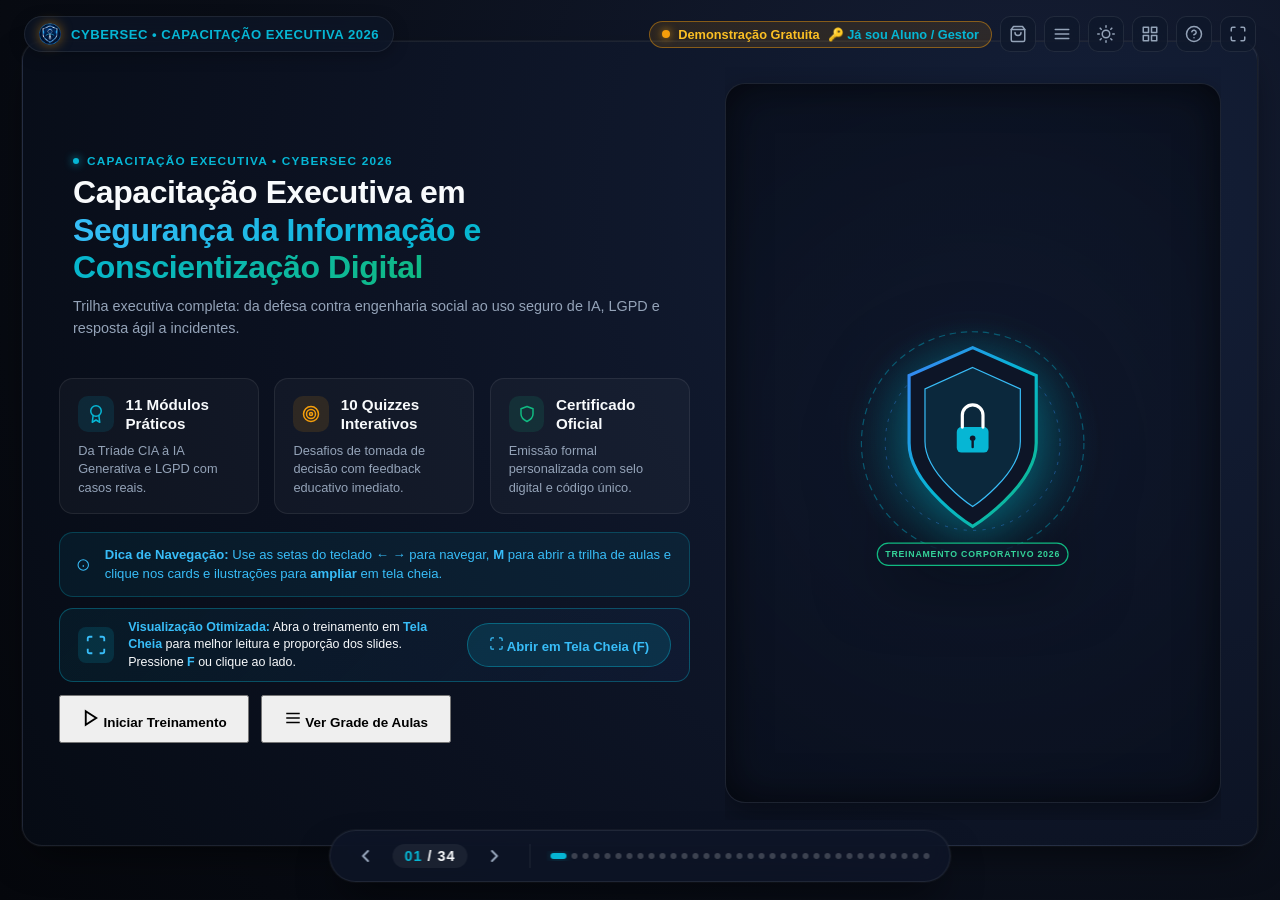
==== index.html @ 5b45d8e7 "feat(brand): padroniza logo, brasao e favicons com novo emblema Cyber Executive" ====
<!DOCTYPE html>
<html lang="pt-BR">
<head>
  <meta charset="UTF-8">
  <meta name="viewport" content="width=device-width, initial-scale=1.0, maximum-scale=1.0, user-scalable=no">
  <title>Capacitação Executiva em Segurança da Informação e Conscientização Digital | CyberSec Pro 2026</title>
  <meta name="description" content="Capacitação Executiva em Segurança da Informação e Conscientização Digital. Treinamento corporativo 100% interativo com 11 módulos práticos, 10 simulações de casos reais e certificação oficial.">
  <meta name="keywords" content="segurança da informação, conscientização digital, treinamento cibersegurança, engenharia social, phishing, lgpd">
  <meta name="author" content="Claudinei Gonçalves de Lima | Cyber Executive">
  <meta name="robots" content="index, follow">
  <meta name="theme-color" content="#0d1527">

  <!-- Favicon e Ícones Oficiais -->
  <link rel="icon" type="image/svg+xml" href="imagens/logo-cyber-executive.svg?v=4.7">
  <link rel="icon" type="image/png" sizes="32x32" href="imagens/favicon-32x32.png?v=4.7">
  <link rel="icon" type="image/png" sizes="16x16" href="imagens/favicon-16x16.png?v=4.7">
  <link rel="shortcut icon" href="favicon.ico?v=4.7">
  <link rel="apple-touch-icon" sizes="180x180" href="imagens/apple-touch-icon.png?v=4.7">

  <!-- Canonical URL -->
  <link rel="canonical" href="https://cyberexecutive.github.io/cyber/">

  <!-- Open Graph -->
  <meta property="og:site_name" content="CyberSec Pro 2026">
  <meta property="og:type" content="website">
  <meta property="og:url" content="https://cyberexecutive.github.io/cyber/">
  <meta property="og:title" content="Capacitação Executiva em Segurança da Informação e Conscientização Digital">
  <meta property="og:description" content="Treinamento corporativo 100% interativo: 11 módulos, 10 casos reais com tomada de decisão e Certificado Oficial com validação criptográfica.">
  <meta property="og:image" content="https://cyberexecutive.github.io/cyber/imagens/anuncio-hotmart-1x1.jpg">
  <meta property="og:image:alt" content="CyberSec Pro 2026 - Capacitação Executiva">
  <meta property="og:locale" content="pt_BR">

  <!-- Twitter Card -->
  <meta name="twitter:card" content="summary_large_image">
  <meta name="twitter:title" content="Capacitação Executiva em Segurança da Informação | CyberSec Pro 2026">
  <meta name="twitter:description" content="Treinamento corporativo 100% interativo com certificação executiva formal.">
  <meta name="twitter:image" content="https://cyberexecutive.github.io/cyber/imagens/anuncio-hotmart-1x1.jpg">

  <link rel="stylesheet" href="css/styles.css?v=3.2">
  
</head>
<body>

  <!-- Barra de Progresso Linear Superior -->
  <div id="top-progress-bar"></div>

  <!-- Cabeçalho Fixo Superior -->
  <header class="top-header">
    <div class="brand-badge">
      <img src="imagens/logo-cyber-executive.png" alt="Cyber Executive Logo" class="brand-badge-logo" />
      <span>CYBERSEC • CAPACITAÇÃO EXECUTIVA 2026</span>
    </div>

    <div class="header-actions">
      <!-- Badge de Acesso / Botão de Desbloqueio do Aluno -->
      <div id="access-status-container">
        <button class="header-pill-badge" id="btn-header-unlock" title="Status de Acesso do Treinamento">
          <span class="badge-dot" id="access-badge-dot"></span>
          <span id="access-badge-text">⚡ Demonstração Gratuita</span>
          <span class="badge-action" id="badge-action-label">• 🔑 Já sou Aluno</span>
        </button>
      </div>

      <!-- Botão Página de Vendas (Landing Page) -->
      <a href="landing.html" class="header-btn" title="Página de Apresentação e Vendas (Landing Page)" style="text-decoration: none;">
        <svg viewBox="0 0 24 24" fill="none" stroke="currentColor" stroke-width="2" stroke-linecap="round" stroke-linejoin="round">
          <path d="M6 2L3 6v14a2 2 0 0 0 2 2h14a2 2 0 0 0 2-2V6l-3-4z"/>
          <line x1="3" y1="6" x2="21" y2="6"/>
          <path d="M16 10a4 4 0 0 1-8 0"/>
        </svg>
      </a>

      <!-- Botão Trilha de Módulos (Menu Lateral) -->
      <button class="header-btn" id="btn-modules" title="Trilha de Módulos (M)">
        <svg viewBox="0 0 24 24" fill="none" stroke="currentColor" stroke-width="2" stroke-linecap="round" stroke-linejoin="round">
          <line x1="3" y1="12" x2="21" y2="12"></line>
          <line x1="3" y1="6" x2="21" y2="6"></line>
          <line x1="3" y1="18" x2="21" y2="18"></line>
        </svg>
      </button>

      <!-- Botão Modo Claro/Escuro -->
      <button class="header-btn" id="btn-theme" title="Alternar Modo Escuro / Claro (T)">
        <svg viewBox="0 0 24 24" fill="none" stroke="currentColor" stroke-width="2" stroke-linecap="round" stroke-linejoin="round">
          <circle cx="12" cy="12" r="5"/>
          <line x1="12" y1="1" x2="12" y2="3"/>
          <line x1="12" y1="21" x2="12" y2="23"/>
          <line x1="4.22" y1="4.22" x2="5.64" y2="5.64"/>
          <line x1="18.36" y1="18.36" x2="19.78" y2="19.78"/>
          <line x1="1" y1="12" x2="3" y2="12"/>
          <line x1="21" y1="12" x2="23" y2="12"/>
          <line x1="4.22" y1="19.78" x2="5.64" y2="18.36"/>
          <line x1="18.36" y1="5.64" x2="19.78" y2="4.22"/>
        </svg>
      </button>

      <!-- Botão Visão Geral de Todos os Slides -->
      <button class="header-btn" id="btn-overview" title="Grade de Slides (G)">
        <svg viewBox="0 0 24 24" fill="none" stroke="currentColor" stroke-width="2" stroke-linecap="round" stroke-linejoin="round">
          <rect x="3" y="3" width="7" height="7"/>
          <rect x="14" y="3" width="7" height="7"/>
          <rect x="14" y="14" width="7" height="7"/>
          <rect x="3" y="14" width="7" height="7"/>
        </svg>
      </button>

      <!-- Botão Ajuda e Atalhos -->
      <button class="header-btn" id="btn-help" title="Atalhos e Dicas (?)">
        <svg viewBox="0 0 24 24" fill="none" stroke="currentColor" stroke-width="2" stroke-linecap="round" stroke-linejoin="round">
          <circle cx="12" cy="12" r="10"/>
          <path d="M9.09 9a3 3 0 0 1 5.83 1c0 2-3 3-3 3"/>
          <line x1="12" y1="17" x2="12.01" y2="17"/>
        </svg>
      </button>

      <!-- Botão Tela Cheia -->
      <button class="header-btn" id="btn-fullscreen" title="Tela Cheia (F)">
        <svg viewBox="0 0 24 24" fill="none" stroke="currentColor" stroke-width="2" stroke-linecap="round" stroke-linejoin="round">
          <path d="M8 3H5a2 2 0 0 0-2 2v3m18 0V5a2 2 0 0 0-2-2h-3m0 18h3a2 2 0 0 0 2-2v-3M3 16v3a2 2 0 0 0 2 2h3"/>
        </svg>
      </button>
    </div>
  </header>

  <!-- Drawer Lateral Retrátil de Módulos & Aulas -->
  <aside id="modules-drawer">
    <div class="drawer-backdrop" id="drawer-backdrop"></div>
    <div class="drawer-panel">
      <div class="drawer-header">
        <div class="drawer-title-group">
          <h3>
            <svg width="20" height="20" viewBox="0 0 24 24" fill="none" stroke="#06b6d4" stroke-width="2.5"><path d="M4 19.5A2.5 2.5 0 0 1 6.5 17H20"/><path d="M6.5 2H20v20H6.5A2.5 2.5 0 0 1 4 19.5v-15A2.5 2.5 0 0 1 6.5 2z"/></svg>
            Trilha do Curso
          </h3>
          <p>11 Módulos • 10 Desafios • Certificado</p>
        </div>
        <button class="drawer-close-btn" id="close-drawer-btn" title="Fechar Menu (Esc)">✕</button>
      </div>

      <div class="drawer-progress-box">
        <div class="drawer-progress-labels">
          <span>Progresso do Aluno</span>
          <span id="drawer-progress-percent">0%</span>
        </div>
        <div class="drawer-progress-track">
          <div class="drawer-progress-bar" id="drawer-progress-bar"></div>
        </div>
      </div>

      <div class="drawer-modules-list" id="drawer-modules-container">
        <!-- Preenchido dinamicamente pelo JS com status de conclusão e notas -->
      </div>
    </div>
  </aside>

  <!-- Viewport Principal de Apresentação dos Slides -->
  <main id="presentation-viewport">

    <!-- ==========================================
         SLIDE 01: CAPA GERAL DO CURSO
         ========================================== -->
    <section class="slide active" id="slide-1" data-index="1">
      <div class="slide-body">
        <div class="content-col">
          <div class="slide-header-block">
            <div class="slide-category">
              <span></span> CAPACITAÇÃO EXECUTIVA • CYBERSEC 2026
            </div>
            <h1 class="slide-title">
              Capacitação Executiva em <br><span class="gradient-text">Segurança da Informação e Conscientização Digital</span>
            </h1>
            <p class="slide-subtitle">
              Trilha executiva completa: da defesa contra engenharia social ao uso seguro de IA, LGPD e resposta ágil a incidentes.
            </p>
          </div>

          <div class="cards-grid-3">
            <div class="info-card">
              <div class="card-header-line">
                <div class="card-icon cyan"><svg viewBox="0 0 24 24" fill="none" stroke="currentColor" stroke-width="2" stroke-linecap="round" stroke-linejoin="round"><circle cx="12" cy="8" r="7"/><polyline points="8.21 13.89 7 23 12 20 17 23 15.79 13.88"/></svg></div>
                <div class="card-title">11 Módulos Práticos</div>
              </div>
              <p class="card-desc">Da Tríade CIA à IA Generativa e LGPD com casos reais.</p>
            </div>

            <div class="info-card">
              <div class="card-header-line">
                <div class="card-icon amber"><svg viewBox="0 0 24 24" fill="none" stroke="currentColor" stroke-width="2" stroke-linecap="round" stroke-linejoin="round"><circle cx="12" cy="12" r="10"/><circle cx="12" cy="12" r="6"/><circle cx="12" cy="12" r="2"/></svg></div>
                <div class="card-title">10 Quizzes Interativos</div>
              </div>
              <p class="card-desc">Desafios de tomada de decisão com feedback educativo imediato.</p>
            </div>

            <div class="info-card">
              <div class="card-header-line">
                <div class="card-icon emerald"><svg viewBox="0 0 24 24" fill="none" stroke="currentColor" stroke-width="2" stroke-linecap="round" stroke-linejoin="round"><path d="M12 22s8-4 8-10V5l-8-3-8 3v7c0 6 8 10 8 10z"/></svg></div>
                <div class="card-title">Certificado Oficial</div>
              </div>
              <p class="card-desc">Emissão formal personalizada com selo digital e código único.</p>
            </div>
          </div>

          <div class="alert-callout tip">
            <svg width="20" height="20" viewBox="0 0 24 24" fill="none" stroke="currentColor" stroke-width="2"><circle cx="12" cy="12" r="10"/><path d="M12 16v-4"/><path d="M12 8h.01"/></svg>
            <span><strong>Dica de Navegação:</strong> Use as setas do teclado <strong>← →</strong> para navegar, <strong>M</strong> para abrir a trilha de aulas e clique nos cards e ilustrações para <strong>ampliar</strong> em tela cheia.</span>
          </div>

          <!-- Observação de Tela Cheia para Melhor Visualização -->
          <div class="fullscreen-notice-banner">
            <div class="fs-banner-icon">
              <svg width="22" height="22" viewBox="0 0 24 24" fill="none" stroke="currentColor" stroke-width="2"><path d="M8 3H5a2 2 0 0 0-2 2v3m18 0V5a2 2 0 0 0-2-2h-3m0 18h3a2 2 0 0 0 2-2v-3M3 16v3a2 2 0 0 0 2 2h3"/></svg>
            </div>
            <div class="fs-banner-text">
              <strong>Visualização Otimizada:</strong> Abra o treinamento em <strong>Tela Cheia</strong> para melhor leitura e proporção dos slides. Pressione <strong>F</strong> ou clique ao lado.
            </div>
            <button class="action-pill fs-action-btn" id="btn-fs-prompt" onclick="window.PresentationApp.toggleFullscreen()">
              <svg width="15" height="15" viewBox="0 0 24 24" fill="none" stroke="currentColor" stroke-width="2"><path d="M8 3H5a2 2 0 0 0-2 2v3m18 0V5a2 2 0 0 0-2-2h-3m0 18h3a2 2 0 0 0 2-2v-3M3 16v3a2 2 0 0 0 2 2h3"/></svg>
              <span id="btn-fs-prompt-text">Abrir em Tela Cheia (F)</span>
            </button>
          </div>

          <div style="margin-top: clamp(8px, 1.4vh, 16px); display: flex; gap: 12px; align-items: center;">
            <button class="action-pill primary" id="btn-start-course" onclick="window.PresentationApp.startCourse()">
              <svg width="18" height="18" viewBox="0 0 24 24" fill="none" stroke="currentColor" stroke-width="2.5"><polygon points="5 3 19 12 5 21 5 3"/></svg>
              Iniciar Treinamento
            </button>
            <button class="action-pill" onclick="window.PresentationApp.toggleModulesDrawer()">
              <svg width="18" height="18" viewBox="0 0 24 24" fill="none" stroke="currentColor" stroke-width="2"><line x1="3" y1="12" x2="21" y2="12"/><line x1="3" y1="6" x2="21" y2="6"/><line x1="3" y1="18" x2="21" y2="18"/></svg>
              Ver Grade de Aulas
            </button>
          </div>
        </div>

        <div class="visual-col">
          <div class="visual-container">
            <div class="svg-illustration">
              
    <svg viewBox="0 0 500 400" xmlns="http://www.w3.org/2000/svg">
      <defs>
        <radialGradient id="cov-glow" cx="50%" cy="50%" r="50%">
          <stop offset="0%" stop-color="#06b6d4" stop-opacity="0.3" />
          <stop offset="100%" stop-color="#06b6d4" stop-opacity="0" />
        </radialGradient>
        <linearGradient id="cov-shield" x1="0%" y1="0%" x2="100%" y2="100%">
          <stop offset="0%" stop-color="#3b82f6" />
          <stop offset="50%" stop-color="#06b6d4" />
          <stop offset="100%" stop-color="#10b981" />
        </linearGradient>
      </defs>
      <circle cx="250" cy="200" r="160" fill="url(#cov-glow)" />
      <circle cx="250" cy="200" r="140" fill="none" stroke="#06b6d4" stroke-width="1.5" stroke-dasharray="8 6" opacity="0.4" class="anim-rotate" />
      <circle cx="250" cy="200" r="110" fill="none" stroke="#3b82f6" stroke-width="1" stroke-dasharray="4 8" opacity="0.5" />
      <!-- Escudo Principal -->
      <path d="M250 80 L330 115 V200 C330 255 250 305 250 305 C250 305 170 255 170 200 V115 Z" fill="#0d1527" stroke="url(#cov-shield)" stroke-width="4" filter="drop-shadow(0 15px 30px rgba(6,182,212,0.4))" />
      <!-- Núcleo do Escudo -->
      <path d="M250 105 L310 132 V198 C310 240 250 280 250 280 C250 280 190 240 190 198 V132 Z" fill="rgba(6,182,212,0.12)" stroke="#38bdf8" stroke-width="1.5" />
      <!-- Cadeado Central -->
      <rect x="230" y="180" width="40" height="32" rx="6" fill="#06b6d4" />
      <path d="M237 180 V165 C237 157.8 242.8 152 250 152 C257.2 152 263 157.8 263 165 V180" fill="none" stroke="#ffffff" stroke-width="4" stroke-linecap="round" />
      <circle cx="250" cy="194" r="3.5" fill="#0f172a" />
      <path d="M250 198 V205" stroke="#0f172a" stroke-width="3" stroke-linecap="round" />
      <!-- Faixa de Conscientização -->
      <g transform="translate(250, 340)">
        <rect x="-120" y="-14" width="240" height="28" rx="14" fill="rgba(15,23,42,0.8)" stroke="#10b981" stroke-width="1.5" />
        <text x="0" y="4" fill="#34d399" font-size="11" font-weight="700" text-anchor="middle" letter-spacing="1">TREINAMENTO CORPORATIVO 2026</text>
      </g>
    </svg>
  
            </div>
          </div>
        </div>
      </div>
    </section>

    <!-- ==========================================
         SLIDE 02: A TRÍADE CIA E OS PILARES FUNDAMENTAIS
         ========================================== -->
    <section class="slide" id="slide-2" data-index="2">
      <div class="slide-body">
        <div class="content-col">
          <div class="slide-header-block">
            <div class="slide-category">
              <span></span> MÓDULO 01 • FUNDAMENTOS & PRINCÍPIOS
            </div>
            <h2 class="slide-title">
              A Tríade CIA e os Pilares Fundamentais
            </h2>
            <p class="slide-subtitle">
              Os três pilares indispensáveis que sustentam qualquer política e operação de segurança no mundo.
            </p>
          </div>
          <div class="cards-grid-3">
            <div class="info-card">
              <div class="card-header-line">
                <div class="card-icon cyan"><svg viewBox="0 0 24 24" fill="none" stroke="currentColor" stroke-width="2" stroke-linecap="round" stroke-linejoin="round"><path d="M12 22s8-4 8-10V5l-8-3-8 3v7c0 6 8 10 8 10z"/></svg></div>
                <div class="card-title">Confidencialidade</div>
              </div>
              <p class="card-desc">Apenas pessoas expressamente autorizadas têm acesso à informação sensível.</p>
            </div>
            <div class="info-card">
              <div class="card-header-line">
                <div class="card-icon blue"><svg viewBox="0 0 24 24" fill="none" stroke="currentColor" stroke-width="2" stroke-linecap="round" stroke-linejoin="round"><path d="M20 6L9 17l-5-5"/></svg></div>
                <div class="card-title">Integridade</div>
              </div>
              <p class="card-desc">A informação permanece exata, completa e protegida contra alterações não autorizadas.</p>
            </div>
            <div class="info-card">
              <div class="card-header-line">
                <div class="card-icon emerald"><svg viewBox="0 0 24 24" fill="none" stroke="currentColor" stroke-width="2" stroke-linecap="round" stroke-linejoin="round"><rect x="2" y="2" width="20" height="8" rx="2" ry="2"/><rect x="2" y="14" width="20" height="8" rx="2" ry="2"/><line x1="6" y1="6" x2="6.01" y2="6"/><line x1="6" y1="18" x2="6.01" y2="18"/></svg></div>
                <div class="card-title">Disponibilidade</div>
              </div>
              <p class="card-desc">Sistemas e dados essenciais estão acessíveis e funcionais quando necessários.</p>
            </div>
          </div>
          <div class="alert-callout tip">
            <svg width="20" height="20" viewBox="0 0 24 24" fill="none" stroke="currentColor" stroke-width="2"><circle cx="12" cy="12" r="10"/><path d="M12 16v-4"/><path d="M12 8h.01"/></svg>
            <span><strong>Pilares Adicionais:</strong> Autenticidade (certeza de quem enviou) e Não-Repúdio (impossibilidade de negar a autoria de uma ação).</span>
          </div>
        </div>

        <div class="visual-col">
          <div class="visual-container">
            <div class="svg-illustration">
              
    <svg viewBox="0 0 500 400" xmlns="http://www.w3.org/2000/svg">
      <defs>
        <radialGradient id="tri-glow" cx="50%" cy="50%" r="50%">
          <stop offset="0%" stop-color="#3b82f6" stop-opacity="0.25" />
          <stop offset="100%" stop-color="#3b82f6" stop-opacity="0" />
        </radialGradient>
      </defs>
      <circle cx="250" cy="200" r="160" fill="url(#tri-glow)" />
      <!-- Triângulo de Ligação -->
      <polygon points="250,90 380,290 120,290" fill="rgba(15,23,42,0.5)" stroke="#38bdf8" stroke-width="2.5" stroke-dasharray="6 6" />
      <!-- Vértice Topo: Confidencialidade -->
      <g transform="translate(250, 90)">
        <circle cx="0" cy="0" r="36" fill="#0f172a" stroke="#06b6d4" stroke-width="3" />
        <path d="M-10 6 H10 V-4 C10 -9.5 5.5 -14 0 -14 C-5.5 -14 -10 -9.5 -10 -4 Z" fill="none" stroke="#38bdf8" stroke-width="2" />
        <rect x="-12" y="2" width="24" height="18" rx="4" fill="#06b6d4" />
        <text x="0" y="-45" fill="#38bdf8" font-size="12" font-weight="700" text-anchor="middle">CONFIDENCIALIDADE</text>
      </g>
      <!-- Vértice Direito: Integridade -->
      <g transform="translate(380, 290)">
        <circle cx="0" cy="0" r="36" fill="#0f172a" stroke="#3b82f6" stroke-width="3" />
        <path d="M-12 0 L-4 8 L12 -8" fill="none" stroke="#60a5fa" stroke-width="3" stroke-linecap="round" stroke-linejoin="round" />
        <text x="0" y="52" fill="#60a5fa" font-size="12" font-weight="700" text-anchor="middle">INTEGRIDADE</text>
      </g>
      <!-- Vértice Esquerdo: Disponibilidade -->
      <g transform="translate(120, 290)">
        <circle cx="0" cy="0" r="36" fill="#0f172a" stroke="#10b981" stroke-width="3" />
        <rect x="-12" y="-10" width="24" height="20" rx="3" fill="none" stroke="#34d399" stroke-width="2" />
        <line x1="-6" y1="-3" x2="6" y2="-3" stroke="#34d399" stroke-width="2" />
        <line x1="-6" y1="3" x2="6" y2="3" stroke="#34d399" stroke-width="2" />
        <text x="0" y="52" fill="#34d399" font-size="12" font-weight="700" text-anchor="middle">DISPONIBILIDADE</text>
      </g>
      <!-- Centro: Dados Protegidos -->
      <circle cx="250" cy="220" r="28" fill="#1e293b" stroke="#f59e0b" stroke-width="2" />
      <text x="250" y="225" fill="#fbbf24" font-size="11" font-weight="800" text-anchor="middle">DADOS</text>
    </svg>
  
            </div>
          </div>
        </div>
      </div>
    </section>

    <!-- ==========================================
         SLIDE 03: CLASSIFICAÇÃO DA INFORMAÇÃO & CICLO DE VIDA
         ========================================== -->
    <section class="slide" id="slide-3" data-index="3">
      <div class="slide-body">
        <div class="content-col">
          <div class="slide-header-block">
            <div class="slide-category">
              <span></span> MÓDULO 01 • FUNDAMENTOS & PRINCÍPIOS
            </div>
            <h2 class="slide-title">
              Classificação da Informação & Ciclo de Vida
            </h2>
            <p class="slide-subtitle">
              Nem todo dado tem o mesmo valor ou risco: conhecer a classificação orienta o tratamento correto.
            </p>
          </div>
          <div class="cards-grid-2">
            <div class="info-card">
              <div class="card-header-line">
                <div class="card-icon blue"><svg viewBox="0 0 24 24" fill="none" stroke="currentColor" stroke-width="2" stroke-linecap="round" stroke-linejoin="round"><circle cx="12" cy="12" r="10"/><line x1="2" y1="12" x2="22" y2="12"/><path d="M12 2a15.3 15.3 0 0 1 4 10 15.3 15.3 0 0 1-4 10 15.3 15.3 0 0 1-4-10 15.3 15.3 0 0 1 4-10z"/></svg></div>
                <div class="card-title">1. Pública</div>
              </div>
              <p class="card-desc">Divulgada abertamente no site ou comunicados de imprensa sem risco ao negócio.</p>
            </div>
            <div class="info-card">
              <div class="card-header-line">
                <div class="card-icon cyan"><svg viewBox="0 0 24 24" fill="none" stroke="currentColor" stroke-width="2" stroke-linecap="round" stroke-linejoin="round"><rect x="2" y="7" width="20" height="14" rx="2" ry="2"/><path d="M16 21V5a2 2 0 0 0-2-2h-4a2 2 0 0 0-2 2v16"/></svg></div>
                <div class="card-title">2. Interna</div>
              </div>
              <p class="card-desc">Uso rotineiro entre colaboradores. Não deve ser vazada para fora da organização.</p>
            </div>
            <div class="info-card">
              <div class="card-header-line">
                <div class="card-icon amber"><svg viewBox="0 0 24 24" fill="none" stroke="currentColor" stroke-width="2" stroke-linecap="round" stroke-linejoin="round"><rect x="3" y="11" width="18" height="11" rx="2" ry="2"/><path d="M7 11V7a5 5 0 0 1 10 0v4"/></svg></div>
                <div class="card-title">3. Confidencial</div>
              </div>
              <p class="card-desc">Estratégica: contratos, balanços, folhas de pagamento e código-fonte restrito.</p>
            </div>
            <div class="info-card">
              <div class="card-header-line">
                <div class="card-icon rose"><svg viewBox="0 0 24 24" fill="none" stroke="currentColor" stroke-width="2" stroke-linecap="round" stroke-linejoin="round"><path d="M10.29 3.86L1.82 18a2 2 0 0 0 1.71 3h16.94a2 2 0 0 0 1.71-3L13.71 3.86a2 2 0 0 0-3.42 0z"/><line x1="12" y1="9" x2="12" y2="13"/><line x1="12" y1="17" x2="12.01" y2="17"/></svg></div>
                <div class="card-title">4. Restrita</div>
              </div>
              <p class="card-desc">Segredos industriais e dados sensíveis de alta criticidade sob sigilo absoluto.</p>
            </div>
          </div>
          <div class="alert-callout tip">
            <svg width="20" height="20" viewBox="0 0 24 24" fill="none" stroke="currentColor" stroke-width="2"><circle cx="12" cy="12" r="10"/><path d="M12 16v-4"/><path d="M12 8h.01"/></svg>
            <span><strong>Ciclo de Vida do Dado:</strong> Coleta & Criação → Armazenamento Cifrado → Uso Autorizado → Compartilhamento Seguro → Descarte e Expurgo.</span>
          </div>
        </div>

        <div class="visual-col">
          <div class="visual-container">
            <div class="svg-illustration">
              
    <svg viewBox="0 0 500 400" xmlns="http://www.w3.org/2000/svg">
      <defs>
        <radialGradient id="dl-glow" cx="50%" cy="50%" r="50%">
          <stop offset="0%" stop-color="#06b6d4" stop-opacity="0.25" />
          <stop offset="100%" stop-color="#06b6d4" stop-opacity="0" />
        </radialGradient>
      </defs>
      <circle cx="250" cy="200" r="160" fill="url(#dl-glow)" />
      <!-- Anel Orbital -->
      <ellipse cx="250" cy="200" rx="150" ry="110" fill="none" stroke="#38bdf8" stroke-width="2" stroke-dasharray="8 6" opacity="0.6" class="anim-rotate" />
      <!-- Etapas ao redor da órbita -->
      <g transform="translate(250, 90)">
        <rect x="-55" y="-16" width="110" height="32" rx="16" fill="#0f172a" stroke="#38bdf8" stroke-width="2" />
        <text x="0" y="5" fill="#38bdf8" font-size="11" font-weight="700" text-anchor="middle">1. Coleta / Criação</text>
      </g>
      <g transform="translate(390, 160)">
        <rect x="-55" y="-16" width="110" height="32" rx="16" fill="#0f172a" stroke="#60a5fa" stroke-width="2" />
        <text x="0" y="5" fill="#60a5fa" font-size="11" font-weight="700" text-anchor="middle">2. Armazenamento</text>
      </g>
      <g transform="translate(360, 275)">
        <rect x="-50" y="-16" width="100" height="32" rx="16" fill="#0f172a" stroke="#a78bfa" stroke-width="2" />
        <text x="0" y="5" fill="#a78bfa" font-size="11" font-weight="700" text-anchor="middle">3. Processamento</text>
      </g>
      <g transform="translate(140, 275)">
        <rect x="-55" y="-16" width="110" height="32" rx="16" fill="#0f172a" stroke="#34d399" stroke-width="2" />
        <text x="0" y="5" fill="#34d399" font-size="11" font-weight="700" text-anchor="middle">4. Compartilhar</text>
      </g>
      <g transform="translate(110, 160)">
        <rect x="-50" y="-16" width="100" height="32" rx="16" fill="#0f172a" stroke="#f87171" stroke-width="2" />
        <text x="0" y="5" fill="#f87171" font-size="11" font-weight="700" text-anchor="middle">5. Descarte</text>
      </g>
      <!-- Centro: Classificação -->
      <circle cx="250" cy="200" r="42" fill="#1e293b" stroke="#f59e0b" stroke-width="2.5" />
      <text x="250" y="196" fill="#fbbf24" font-size="11" font-weight="800" text-anchor="middle">CLASSIFICAÇÃO</text>
      <text x="250" y="212" fill="#94a3b8" font-size="9" text-anchor="middle">DE DADOS</text>
    </svg>
  
            </div>
          </div>
        </div>
      </div>
    </section>

    <!-- ==========================================
         SLIDE 04: QUIZ 1
         ========================================== -->
    <section class="slide" id="slide-4" data-index="4" data-quiz-slide="1">
      <div class="slide-body">
        <div class="content-col">
          <div class="slide-header-block">
            <div class="slide-category">
              <span></span> MÓDULO 01 • FUNDAMENTOS & PRINCÍPIOS • QUIZ INTERATIVO
            </div>
            <h2 class="slide-title">
              Desafio Prático: O Vazamento da Planilha
            </h2>
            <p class="slide-subtitle">
              Analise o incidente corporativo e identifique qual pilar fundamental foi comprometido.
            </p>
          </div>

          <div class="quiz-container" data-quiz-id="1">
            <div class="quiz-scenario-box">
              <div class="quiz-badge-tag">
                <svg width="14" height="14" viewBox="0 0 24 24" fill="none" stroke="currentColor" stroke-width="2.5"><path d="M10.29 3.86L1.82 18a2 2 0 0 0 1.71 3h16.94a2 2 0 0 0 1.71-3L13.71 3.86a2 2 0 0 0-3.42 0z"/><line x1="12" y1="9" x2="12" y2="13"/><line x1="12" y1="17" x2="12.01" y2="17"/></svg>
                Cenário Prático do Cotidiano
              </div>
              <p class="quiz-scenario-text">
                "Uma funcionária enviou acidentalmente uma planilha não criptografada contendo salários e dados bancários de todos os diretores para o e-mail de um fornecedor de limpeza externa."
              </p>
            </div>

            <div class="quiz-options-list">
              <button class="quiz-opt-btn" data-opt-idx="0" data-correct="false">
                <div class="quiz-opt-letter">A</div>
                <div class="quiz-opt-desc">Apenas o pilar da Disponibilidade, pois o fornecedor não deveria ter o arquivo disponível em sua caixa de entrada.</div>
                <div class="quiz-opt-zoom-btn" role="button" tabindex="0" title="Ampliar esta alternativa (sem escolher)" aria-label="Ampliar alternativa">
                  <svg viewBox="0 0 24 24" fill="none" stroke="currentColor" stroke-width="2.5"><path d="M15 3h6v6M9 21H3v-6M21 3l-7 7M3 21l7-7"/></svg>
                </div>
              </button>
              <button class="quiz-opt-btn" data-opt-idx="1" data-correct="true">
                <div class="quiz-opt-letter">B</div>
                <div class="quiz-opt-desc">O pilar da Confidencialidade, pois pessoas não autorizadas tiveram acesso indevido a dados sigilosos e estratégicos.</div>
                <div class="quiz-opt-zoom-btn" role="button" tabindex="0" title="Ampliar esta alternativa (sem escolher)" aria-label="Ampliar alternativa">
                  <svg viewBox="0 0 24 24" fill="none" stroke="currentColor" stroke-width="2.5"><path d="M15 3h6v6M9 21H3v-6M21 3l-7 7M3 21l7-7"/></svg>
                </div>
              </button>
              <button class="quiz-opt-btn" data-opt-idx="2" data-correct="false">
                <div class="quiz-opt-letter">C</div>
                <div class="quiz-opt-desc">Nenhum pilar foi violado, visto que os dados salariais eram verdadeiros e a integridade da planilha permaneceu inalterada.</div>
                <div class="quiz-opt-zoom-btn" role="button" tabindex="0" title="Ampliar esta alternativa (sem escolher)" aria-label="Ampliar alternativa">
                  <svg viewBox="0 0 24 24" fill="none" stroke="currentColor" stroke-width="2.5"><path d="M15 3h6v6M9 21H3v-6M21 3l-7 7M3 21l7-7"/></svg>
                </div>
              </button>
            </div>

                        <!-- Barra de Confirmação e Cancelamento -->
            <div class="quiz-confirm-bar">
              <button class="action-pill primary btn-confirm-quiz" title="Confirmar sua resposta escolhida">
                <svg width="16" height="16" viewBox="0 0 24 24" fill="none" stroke="currentColor" stroke-width="2.5"><polyline points="20 6 9 17 4 12"/></svg>
                Confirmar Resposta
              </button>
              <button class="action-pill btn-cancel-quiz" title="Cancelar escolha">
                <svg width="16" height="16" viewBox="0 0 24 24" fill="none" stroke="currentColor" stroke-width="2.5"><line x1="18" y1="6" x2="6" y2="18"/><line x1="6" y1="6" x2="18" y2="18"/></svg>
                Cancelar
              </button>
            </div>

            <div class="quiz-feedback-box" id="quiz-feedback-1">
              <div class="quiz-feedback-header">
                <span class="quiz-feedback-title"></span>
                <span class="quiz-score-badge">+10 Pontos</span>
              </div>
              <div class="quiz-feedback-text">
                <strong>Resposta Correta (B):</strong> A Confidencialidade garante que informações sigilosas só sejam acessadas por quem tem autorização legítima. Mesmo que a planilha não tenha sido modificada (integridade), o vazamento para terceiros quebra o sigilo corporativo.
              </div>
              <div class="quiz-feedback-actions">
                <button class="action-pill primary" onclick="window.PresentationApp.nextSlide()">
                  Próxima Aula →
                </button>
                <button class="action-pill" onclick="window.PresentationApp.retryQuiz(1)">
                  Refazer Questão
                </button>
              </div>
            </div>
          </div>
        </div>

        <div class="visual-col">
          <div class="visual-container">
            <div class="svg-illustration">
              
    <svg viewBox="0 0 500 400" xmlns="http://www.w3.org/2000/svg">
      <circle cx="250" cy="200" r="150" fill="rgba(6,182,212,0.15)" />
      <path d="M250 100 L320 135 V210 C320 260 250 300 250 300 C250 300 180 260 180 210 V135 Z" fill="#0f172a" stroke="#06b6d4" stroke-width="3" />
      <text x="250" y="195" fill="#fbbf24" font-size="38" font-weight="800" text-anchor="middle">?</text>
      <text x="250" y="240" fill="#38bdf8" font-size="11" font-weight="700" text-anchor="middle">DESAFIO 01</text>
    </svg>
  
            </div>
          </div>
        </div>
      </div>
    </section>

    <!-- ==========================================
         SLIDE 05: OS 6 GATILHOS MENTAIS DOS CRIMINOSOS
         ========================================== -->
    <section class="slide" id="slide-5" data-index="5">
      <div class="slide-body">
        <div class="content-col">
          <div class="slide-header-block">
            <div class="slide-category">
              <span></span> MÓDULO 02 • ENGENHARIA SOCIAL & MANIPULAÇÃO PSICOLÓGICA
            </div>
            <h2 class="slide-title">
              Os 6 Gatilhos Mentais dos Criminosos
            </h2>
            <p class="slide-subtitle">
              Criminosos exploram emoções e reações automáticas para desligar o raciocínio crítico da vítima.
            </p>
          </div>
          <div class="cards-grid-3">
            <div class="info-card">
              <div class="card-header-line">
                <div class="card-icon rose"><svg viewBox="0 0 24 24" fill="none" stroke="currentColor" stroke-width="2" stroke-linecap="round" stroke-linejoin="round"><circle cx="12" cy="12" r="10"/><polyline points="12 6 12 12 16 14"/></svg></div>
                <div class="card-title">1. Falsa Urgência</div>
              </div>
              <p class="card-desc">Prazos irreais ('Faça em 15 min ou sua conta será cancelada') para induzir ao erro imediato.</p>
            </div>
            <div class="info-card">
              <div class="card-header-line">
                <div class="card-icon amber"><svg viewBox="0 0 24 24" fill="none" stroke="currentColor" stroke-width="2" stroke-linecap="round" stroke-linejoin="round"><circle cx="12" cy="8" r="7"/><polyline points="8.21 13.89 7 23 12 20 17 23 15.79 13.88"/></svg></div>
                <div class="card-title">2. Princípio de Autoridade</div>
              </div>
              <p class="card-desc">Fingem ser o CEO, auditor fiscal ou diretor para gerar obediência automática.</p>
            </div>
            <div class="info-card">
              <div class="card-header-line">
                <div class="card-icon rose"><svg viewBox="0 0 24 24" fill="none" stroke="currentColor" stroke-width="2" stroke-linecap="round" stroke-linejoin="round"><path d="M10.29 3.86L1.82 18a2 2 0 0 0 1.71 3h16.94a2 2 0 0 0 1.71-3L13.71 3.86a2 2 0 0 0-3.42 0z"/><line x1="12" y1="9" x2="12" y2="13"/><line x1="12" y1="17" x2="12.01" y2="17"/></svg></div>
                <div class="card-title">3. Medo e Intimidação</div>
              </div>
              <p class="card-desc">Ameaçam processos jurídicos, demissão sumária ou suspensão de pagamentos.</p>
            </div>
            <div class="info-card">
              <div class="card-header-line">
                <div class="card-icon cyan"><svg viewBox="0 0 24 24" fill="none" stroke="currentColor" stroke-width="2" stroke-linecap="round" stroke-linejoin="round"><path d="M20.84 4.61a5.5 5.5 0 0 0-7.78 0L12 5.67l-1.06-1.06a5.5 5.5 0 0 0-7.78 7.78l1.06 1.06L12 21.23l7.78-7.78 1.06-1.06a5.5 5.5 0 0 0 0-7.78z"/></svg></div>
                <div class="card-title">4. Falsa Prestatividade</div>
              </div>
              <p class="card-desc">Dizem ser do suporte que 'detectou um vírus' e quer ajudar a consertar o problema.</p>
            </div>
            <div class="info-card">
              <div class="card-header-line">
                <div class="card-icon violet"><svg viewBox="0 0 24 24" fill="none" stroke="currentColor" stroke-width="2" stroke-linecap="round" stroke-linejoin="round"><path d="M12 2v4m0 12v4M4.93 4.93l2.83 2.83m8.48 8.48l2.83 2.83M2 12h4m12 0h4M4.93 19.07l2.83-2.83m8.48-8.48l2.83-2.83"/></svg></div>
                <div class="card-title">5. Curiosidade e Ganância</div>
              </div>
              <p class="card-desc">Iscas tentadoras: 'Lista_Salarios_2026.xlsx' ou promessas de bônus extraordinários.</p>
            </div>
            <div class="info-card">
              <div class="card-header-line">
                <div class="card-icon blue"><svg viewBox="0 0 24 24" fill="none" stroke="currentColor" stroke-width="2" stroke-linecap="round" stroke-linejoin="round"><path d="M17 21v-2a4 4 0 0 0-4-4H5a4 4 0 0 0-4 4v2"/><circle cx="9" cy="7" r="4"/><path d="M23 21v-2a4 4 0 0 0-3-3.87"/><path d="M16 3.13a4 4 0 0 1 0 7.75"/></svg></div>
                <div class="card-title">6. Prova Social / Manada</div>
              </div>
              <p class="card-desc">'Todos os seus colegas já atualizaram os dados cadastrais, só falta você'.</p>
            </div>
          </div>
          <div class="alert-callout danger">
            <svg width="20" height="20" viewBox="0 0 24 24" fill="none" stroke="currentColor" stroke-width="2"><circle cx="12" cy="12" r="10"/><path d="M12 16v-4"/><path d="M12 8h.01"/></svg>
            <span><strong>Aviso:</strong> A mente humana sob pressão busca alívio rápido. Quando sentir urgência extrema, pare, respire e desconfie.</span>
          </div>
        </div>

        <div class="visual-col">
          <div class="visual-container">
            <div class="svg-illustration">
              
    <svg viewBox="0 0 500 400" xmlns="http://www.w3.org/2000/svg">
      <defs>
        <radialGradient id="psy-glow" cx="50%" cy="50%" r="50%">
          <stop offset="0%" stop-color="#ef4444" stop-opacity="0.25" />
          <stop offset="100%" stop-color="#ef4444" stop-opacity="0" />
        </radialGradient>
      </defs>
      <circle cx="250" cy="200" r="160" fill="url(#psy-glow)" />
      <!-- Mira Reticular Psicológica -->
      <circle cx="250" cy="200" r="130" fill="none" stroke="#ef4444" stroke-width="1.5" stroke-dasharray="6 6" opacity="0.5" />
      <line x1="250" y1="50" x2="250" y2="350" stroke="#ef4444" stroke-width="1" stroke-dasharray="4 4" opacity="0.4" />
      <line x1="100" y1="200" x2="400" y2="200" stroke="#ef4444" stroke-width="1" stroke-dasharray="4 4" opacity="0.4" />
      <!-- Cérebro Holográfico no Centro -->
      <g transform="translate(250, 195)">
        <path d="M-40 -10 C-55 -30 -30 -60 0 -50 C30 -60 55 -30 40 -10 C55 10 35 45 0 45 C-35 45 -55 10 -40 -10 Z" fill="#1e1b4b" stroke="#818cf8" stroke-width="2.5" />
        <path d="M-20 -25 C-10 -40 10 -40 20 -25 C30 -10 25 10 15 25" fill="none" stroke="#c084fc" stroke-width="2" />
        <path d="M-15 25 C-25 10 -30 -10 -20 -25" fill="none" stroke="#c084fc" stroke-width="2" />
        <circle cx="0" cy="0" r="12" fill="#ef4444" opacity="0.8" class="anim-pulse" />
      </g>
      <!-- Badges de Gatilhos Orbitais -->
      <g transform="translate(130, 110)">
        <rect x="-45" y="-14" width="90" height="28" rx="6" fill="#0f172a" stroke="#f87171" stroke-width="1.5" />
        <text x="0" y="4" fill="#f87171" font-size="10" font-weight="700" text-anchor="middle">URGÊNCIA</text>
      </g>
      <g transform="translate(370, 110)">
        <rect x="-50" y="-14" width="100" height="28" rx="6" fill="#0f172a" stroke="#fbbf24" stroke-width="1.5" />
        <text x="0" y="4" fill="#fbbf24" font-size="10" font-weight="700" text-anchor="middle">AUTORIDADE</text>
      </g>
      <g transform="translate(385, 220)">
        <rect x="-40" y="-14" width="80" height="28" rx="6" fill="#0f172a" stroke="#f87171" stroke-width="1.5" />
        <text x="0" y="4" fill="#f87171" font-size="10" font-weight="700" text-anchor="middle">MEDO</text>
      </g>
      <g transform="translate(350, 310)">
        <rect x="-55" y="-14" width="110" height="28" rx="6" fill="#0f172a" stroke="#38bdf8" stroke-width="1.5" />
        <text x="0" y="4" fill="#38bdf8" font-size="10" font-weight="700" text-anchor="middle">GENTILEZA</text>
      </g>
      <g transform="translate(150, 310)">
        <rect x="-55" y="-14" width="110" height="28" rx="6" fill="#0f172a" stroke="#c084fc" stroke-width="1.5" />
        <text x="0" y="4" fill="#c084fc" font-size="10" font-weight="700" text-anchor="middle">CURIOSIDADE</text>
      </g>
      <g transform="translate(115, 210)">
        <rect x="-45" y="-14" width="90" height="28" rx="6" fill="#0f172a" stroke="#60a5fa" stroke-width="1.5" />
        <text x="0" y="4" fill="#60a5fa" font-size="10" font-weight="700" text-anchor="middle">MANADA</text>
      </g>
    </svg>
  
            </div>
          </div>
        </div>
      </div>
    </section>

    <!-- ==========================================
         SLIDE 06: GOLPES E TRUQUES REAIS DO DIA A DIA
         ========================================== -->
    <section class="slide" id="slide-6" data-index="6">
      <div class="slide-body">
        <div class="content-col">
          <div class="slide-header-block">
            <div class="slide-category">
              <span></span> MÓDULO 02 • ENGENHARIA SOCIAL & MANIPULAÇÃO PSICOLÓGICA
            </div>
            <h2 class="slide-title">
              Golpes e Truques Reais do Dia a Dia
            </h2>
            <p class="slide-subtitle">
              Conheça os métodos práticos com os quais invasores contornam catracas, e-mails e telefonemas.
            </p>
          </div>
          <div class="cards-grid-3">
            <div class="info-card">
              <div class="card-header-line">
                <div class="card-icon rose"><svg viewBox="0 0 24 24" fill="none" stroke="currentColor" stroke-width="2" stroke-linecap="round" stroke-linejoin="round"><circle cx="12" cy="12" r="10"/><path d="M8 10h.01M16 10h.01M9 16c1.5 1 4.5 1 6 0"/></svg></div>
                <div class="card-title">Pretexting (Pretexto)</div>
              </div>
              <p class="card-desc">Criação de uma história convincente estudando o organograma e fornecedores da empresa.</p>
            </div>
            <div class="info-card">
              <div class="card-header-line">
                <div class="card-icon amber"><svg viewBox="0 0 24 24" fill="none" stroke="currentColor" stroke-width="2" stroke-linecap="round" stroke-linejoin="round"><polyline points="20 12 20 22 4 22 4 12"/><rect x="2" y="7" width="20" height="5"/><line x1="12" y1="22" x2="12" y2="7"/><path d="M12 7H7.5a2.5 2.5 0 0 1 0-5C11 2 12 7 12 7z"/><path d="M12 7h4.5a2.5 2.5 0 0 0 0-5C13 2 12 7 12 7z"/></svg></div>
                <div class="card-title">Baiting (A Isca)</div>
              </div>
              <p class="card-desc">Pen drives deixados na recepção ou brindes suspeitos para induzir o colaborador a conectar.</p>
            </div>
            <div class="info-card">
              <div class="card-header-line">
                <div class="card-icon cyan"><svg viewBox="0 0 24 24" fill="none" stroke="currentColor" stroke-width="2" stroke-linecap="round" stroke-linejoin="round"><path d="M22 16.92v3a2 2 0 0 1-2.18 2 19.79 19.79 0 0 1-8.63-3.07 19.5 19.5 0 0 1-6-6 19.79 19.79 0 0 1-3.07-8.67A2 2 0 0 1 4.11 2h3a2 2 0 0 1 2 1.72 12.84 12.84 0 0 0 .7 2.81 2 2 0 0 1-.45 2.11L8.09 9.91a16 16 0 0 0 6 6l1.27-1.27a2 2 0 0 1 2.11-.45 12.84 12.84 0 0 0 2.81.7A2 2 0 0 1 22 16.92z"/></svg></div>
                <div class="card-title">Quid Pro Quo (Troca)</div>
              </div>
              <p class="card-desc">Ligação oferecendo 'suporte técnico' em troca de acesso remoto via AnyDesk ou senhas.</p>
            </div>
            <div class="info-card">
              <div class="card-header-line">
                <div class="card-icon blue"><svg viewBox="0 0 24 24" fill="none" stroke="currentColor" stroke-width="2" stroke-linecap="round" stroke-linejoin="round"><path d="M3 21h18M6 21V3h12v18M14 12v.01"/></svg></div>
                <div class="card-title">Tailgating (Carona)</div>
              </div>
              <p class="card-desc">Entrar atrás de você na porta restrita segurando caixas e pedindo para 'segurar a porta'.</p>
            </div>
            <div class="info-card">
              <div class="card-header-line">
                <div class="card-icon violet"><svg viewBox="0 0 24 24" fill="none" stroke="currentColor" stroke-width="2" stroke-linecap="round" stroke-linejoin="round"><path d="M1 12s4-8 11-8 11 8 11 8-4 8-11 8-11-8-11-8z"/><circle cx="12" cy="12" r="3"/></svg></div>
                <div class="card-title">Shoulder Surfing</div>
              </div>
              <p class="card-desc">Espiar senhas e relatórios na tela em cafeterias, saguões de aeroportos ou elevadores.</p>
            </div>
            <div class="info-card">
              <div class="card-header-line">
                <div class="card-icon rose"><svg viewBox="0 0 24 24" fill="none" stroke="currentColor" stroke-width="2" stroke-linecap="round" stroke-linejoin="round"><path d="M12 1a3 3 0 0 0-3 3v8a3 3 0 0 0 6 0V4a3 3 0 0 0-3-3z"/><path d="M19 10v2a7 7 0 0 1-14 0v-2M12 19v4M8 23h8"/></svg></div>
                <div class="card-title">Deepfake de Voz (Vishing)</div>
              </div>
              <p class="card-desc">Áudios gerados por IA com a voz idêntica do diretor ordenando transferências ou acessos.</p>
            </div>
          </div>
          <div class="alert-callout tip">
            <svg width="20" height="20" viewBox="0 0 24 24" fill="none" stroke="currentColor" stroke-width="2"><circle cx="12" cy="12" r="10"/><path d="M12 16v-4"/><path d="M12 8h.01"/></svg>
            <span><strong>Fato:</strong> Mais de 85% dos ataques com sucesso começam por manipulação humana, não por falhas de software.</span>
          </div>
        </div>

        <div class="visual-col">
          <div class="visual-container">
            <div class="svg-illustration">
              
    <svg viewBox="0 0 500 400" xmlns="http://www.w3.org/2000/svg">
      <defs>
        <radialGradient id="soc-glow" cx="50%" cy="50%" r="50%">
          <stop offset="0%" stop-color="#f59e0b" stop-opacity="0.25" />
          <stop offset="100%" stop-color="#f59e0b" stop-opacity="0" />
        </radialGradient>
      </defs>
      <circle cx="250" cy="200" r="160" fill="url(#soc-glow)" />
      <!-- Escudo Central Inspecionando Vetores -->
      <path d="M250 110 L310 135 V200 C310 245 250 280 250 280 C250 280 190 245 190 200 V135 Z" fill="#0f172a" stroke="#f59e0b" stroke-width="3" />
      <circle cx="250" cy="180" r="22" fill="rgba(245,158,11,0.15)" stroke="#fbbf24" stroke-width="2" />
      <path d="M242 180 L248 186 L258 174" fill="none" stroke="#fbbf24" stroke-width="2.5" stroke-linecap="round" stroke-linejoin="round" />
      <text x="250" y="225" fill="#fef3c7" font-size="10" font-weight="700" text-anchor="middle">DEFESA ATIVA</text>
      <!-- Satélites de Golpes ao Redor -->
      <g transform="translate(130, 110)">
        <circle cx="0" cy="0" r="26" fill="#1e293b" stroke="#38bdf8" stroke-width="2" />
        <path d="M-8 -6 H8 V6 H-8 Z" fill="none" stroke="#38bdf8" stroke-width="1.5" />
        <text x="0" y="38" fill="#94a3b8" font-size="10" font-weight="600" text-anchor="middle">Pretexting</text>
      </g>
      <g transform="translate(370, 110)">
        <circle cx="0" cy="0" r="26" fill="#1e293b" stroke="#ef4444" stroke-width="2" />
        <path d="M-8 -4 L0 -12 L8 -4 V8 H-8 Z" fill="none" stroke="#ef4444" stroke-width="1.5" />
        <text x="0" y="38" fill="#94a3b8" font-size="10" font-weight="600" text-anchor="middle">Tailgating</text>
      </g>
      <g transform="translate(380, 260)">
        <circle cx="0" cy="0" r="26" fill="#1e293b" stroke="#a855f7" stroke-width="2" />
        <path d="M-6 8 C-10 0 10 0 6 8" fill="none" stroke="#a855f7" stroke-width="1.5" />
        <text x="0" y="38" fill="#94a3b8" font-size="10" font-weight="600" text-anchor="middle">Deepfake Voz</text>
      </g>
      <g transform="translate(120, 260)">
        <circle cx="0" cy="0" r="26" fill="#1e293b" stroke="#f59e0b" stroke-width="2" />
        <rect x="-8" y="-6" width="16" height="12" rx="2" fill="none" stroke="#f59e0b" stroke-width="1.5" />
        <text x="0" y="38" fill="#94a3b8" font-size="10" font-weight="600" text-anchor="middle">Baiting (USB)</text>
      </g>
    </svg>
  
            </div>
          </div>
        </div>
      </div>
    </section>

    <!-- ==========================================
         SLIDE 07: A MURALHA HUMANA: REGRA DO SEGUNDO CANAL
         ========================================== -->
    <section class="slide" id="slide-7" data-index="7">
      <div class="slide-body">
        <div class="content-col">
          <div class="slide-header-block">
            <div class="slide-category">
              <span></span> MÓDULO 02 • ENGENHARIA SOCIAL & MANIPULAÇÃO PSICOLÓGICA
            </div>
            <h2 class="slide-title">
              A Muralha Humana: Regra do Segundo Canal
            </h2>
            <p class="slide-subtitle">
              Como desarmar a pressão psicológica com elegância e profissionalismo irretocáveis.
            </p>
          </div>
          <div class="checklist-group">
            <div class="check-item">
              <div class="check-badge"><svg viewBox="0 0 24 24" fill="none" stroke="currentColor" stroke-width="2" stroke-linecap="round" stroke-linejoin="round"><path d="M20 6L9 17l-5-5"/></svg></div>
              <div>
                <strong>Desacelere o Atendimento</strong>
                <p>Criminosos precisam de rapidez. Dizer 'Vou checar o procedimento e te retorno em 5 minutos' quebra o golpe.</p>
              </div>
            </div>
            <div class="check-item">
              <div class="check-badge"><svg viewBox="0 0 24 24" fill="none" stroke="currentColor" stroke-width="2" stroke-linecap="round" stroke-linejoin="round"><path d="M20 6L9 17l-5-5"/></svg></div>
              <div>
                <strong>A Regra de Ouro do Segundo Canal</strong>
                <p>Se recebeu a ordem urgente por WhatsApp ou e-mail, ligue no ramal oficial cadastrado da pessoa para confirmar.</p>
              </div>
            </div>
            <div class="check-item">
              <div class="check-badge"><svg viewBox="0 0 24 24" fill="none" stroke="currentColor" stroke-width="2" stroke-linecap="round" stroke-linejoin="round"><path d="M20 6L9 17l-5-5"/></svg></div>
              <div>
                <strong>Permissão para Desconfiar</strong>
                <p>A diretoria apoia 100% que você confirme solicitações atípicas. Desconfiar não é falta de educação.</p>
              </div>
            </div>
            <div class="check-item">
              <div class="check-badge"><svg viewBox="0 0 24 24" fill="none" stroke="currentColor" stroke-width="2" stroke-linecap="round" stroke-linejoin="round"><path d="M20 6L9 17l-5-5"/></svg></div>
              <div>
                <strong>TI Nunca Pede Sua Senha</strong>
                <p>Nenhum técnico, suporte ou gestor legítimo solicita sua senha pessoal por mensagem ou telefone.</p>
              </div>
            </div>
          </div>
          <div class="alert-callout success">
            <svg width="20" height="20" viewBox="0 0 24 24" fill="none" stroke="currentColor" stroke-width="2"><circle cx="12" cy="12" r="10"/><path d="M12 16v-4"/><path d="M12 8h.01"/></svg>
            <span><strong>Cultura de Segurança:</strong> Na dúvida entre ser rápido ou ser seguro, opte SEMPRE pela segurança da empresa.</span>
          </div>
        </div>

        <div class="visual-col">
          <div class="visual-container">
            <div class="svg-illustration">
              
    <svg viewBox="0 0 500 400" xmlns="http://www.w3.org/2000/svg">
      <defs>
        <radialGradient id="dc-glow" cx="50%" cy="50%" r="50%">
          <stop offset="0%" stop-color="#10b981" stop-opacity="0.25" />
          <stop offset="100%" stop-color="#10b981" stop-opacity="0" />
        </radialGradient>
      </defs>
      <circle cx="250" cy="200" r="160" fill="url(#dc-glow)" />
      <!-- Canal 1: Suspeito (E-mail / WhatsApp) -->
      <g transform="translate(130, 150)">
        <rect x="-55" y="-35" width="110" height="70" rx="10" fill="#0f172a" stroke="#f87171" stroke-width="2" />
        <text x="0" y="-12" fill="#f87171" font-size="10" font-weight="700" text-anchor="middle">CANAL 1: MENSAGEM</text>
        <text x="0" y="6" fill="#fca5a5" font-size="9" text-anchor="middle">'Faça o PIX agora!'</text>
        <circle cx="0" cy="22" r="6" fill="#ef4444" />
      </g>
      <!-- Canal 2: Oficial (Ramal / Presencial) -->
      <g transform="translate(370, 150)">
        <rect x="-55" y="-35" width="110" height="70" rx="10" fill="#0f172a" stroke="#34d399" stroke-width="2" />
        <text x="0" y="-12" fill="#34d399" font-size="10" font-weight="700" text-anchor="middle">CANAL 2: RAMAL OFICIAL</text>
        <text x="0" y="6" fill="#a7f3d0" font-size="9" text-anchor="middle">Validação Direta</text>
        <circle cx="0" cy="22" r="6" fill="#10b981" />
      </g>
      <!-- Setas em Direção ao Colaborador -->
      <path d="M190 150 L250 240 L310 150" fill="none" stroke="#38bdf8" stroke-width="2.5" stroke-dasharray="6 4" />
      <!-- Centro: O Colaborador / Decisão -->
      <g transform="translate(250, 260)">
        <circle cx="0" cy="0" r="38" fill="#1e293b" stroke="#10b981" stroke-width="3" />
        <path d="M-12 0 L-4 8 L14 -10" fill="none" stroke="#34d399" stroke-width="3" stroke-linecap="round" stroke-linejoin="round" />
        <text x="0" y="52" fill="#34d399" font-size="11" font-weight="800" text-anchor="middle">GOLPE BLOQUEADO</text>
      </g>
    </svg>
  
            </div>
          </div>
        </div>
      </div>
    </section>

    <!-- ==========================================
         SLIDE 08: QUIZ 2
         ========================================== -->
    <section class="slide" id="slide-8" data-index="8" data-quiz-slide="2">
      <div class="slide-body">
        <div class="content-col">
          <div class="slide-header-block">
            <div class="slide-category">
              <span></span> MÓDULO 02 • ENGENHARIA SOCIAL & MANIPULAÇÃO PSICOLÓGICA • QUIZ INTERATIVO
            </div>
            <h2 class="slide-title">
              Desafio de Engenharia Social: A Ordem Urgente
            </h2>
            <p class="slide-subtitle">
              Tome a decisão correta diante de uma tentativa de pressão e autoridade.
            </p>
          </div>

          <div class="quiz-container" data-quiz-id="2">
            <div class="quiz-scenario-box">
              <div class="quiz-badge-tag">
                <svg width="14" height="14" viewBox="0 0 24 24" fill="none" stroke="currentColor" stroke-width="2.5"><path d="M10.29 3.86L1.82 18a2 2 0 0 0 1.71 3h16.94a2 2 0 0 0 1.71-3L13.71 3.86a2 2 0 0 0-3.42 0z"/><line x1="12" y1="9" x2="12" y2="13"/><line x1="12" y1="17" x2="12.01" y2="17"/></svg>
                Cenário Prático do Cotidiano
              </div>
              <p class="quiz-scenario-text">
                "Às 17h50 de sexta-feira, você recebe uma mensagem no WhatsApp com a foto e um áudio com a voz idêntica à do Diretor Geral dizendo: 'Estou fechando um contrato sigiloso e o sistema travou. Transfira R$ 42.000 via PIX para esta chave provisória nos próximos 10 minutos. É urgente, não comente com ninguém!'"
              </p>
            </div>

            <div class="quiz-options-list">
              <button class="quiz-opt-btn" data-opt-idx="0" data-correct="false">
                <div class="quiz-opt-letter">A</div>
                <div class="quiz-opt-desc">Fazer a transferência imediatamente para não prejudicar o contrato da diretoria, pois a voz do áudio é idêntica à do diretor.</div>
                <div class="quiz-opt-zoom-btn" role="button" tabindex="0" title="Ampliar esta alternativa (sem escolher)" aria-label="Ampliar alternativa">
                  <svg viewBox="0 0 24 24" fill="none" stroke="currentColor" stroke-width="2.5"><path d="M15 3h6v6M9 21H3v-6M21 3l-7 7M3 21l7-7"/></svg>
                </div>
              </button>
              <button class="quiz-opt-btn" data-opt-idx="1" data-correct="true">
                <div class="quiz-opt-letter">B</div>
                <div class="quiz-opt-desc">Não realizar a transferência, interromper a urgência e validar a solicitação pelo ramal corporativo oficial ou com o gestor direto.</div>
                <div class="quiz-opt-zoom-btn" role="button" tabindex="0" title="Ampliar esta alternativa (sem escolher)" aria-label="Ampliar alternativa">
                  <svg viewBox="0 0 24 24" fill="none" stroke="currentColor" stroke-width="2.5"><path d="M15 3h6v6M9 21H3v-6M21 3l-7 7M3 21l7-7"/></svg>
                </div>
              </button>
              <button class="quiz-opt-btn" data-opt-idx="2" data-correct="false">
                <div class="quiz-opt-letter">C</div>
                <div class="quiz-opt-desc">Transferir apenas metade do valor como garantia e aguardar a segunda-feira para confirmar o restante.</div>
                <div class="quiz-opt-zoom-btn" role="button" tabindex="0" title="Ampliar esta alternativa (sem escolher)" aria-label="Ampliar alternativa">
                  <svg viewBox="0 0 24 24" fill="none" stroke="currentColor" stroke-width="2.5"><path d="M15 3h6v6M9 21H3v-6M21 3l-7 7M3 21l7-7"/></svg>
                </div>
              </button>
            </div>

                        <!-- Barra de Confirmação e Cancelamento -->
            <div class="quiz-confirm-bar">
              <button class="action-pill primary btn-confirm-quiz" title="Confirmar sua resposta escolhida">
                <svg width="16" height="16" viewBox="0 0 24 24" fill="none" stroke="currentColor" stroke-width="2.5"><polyline points="20 6 9 17 4 12"/></svg>
                Confirmar Resposta
              </button>
              <button class="action-pill btn-cancel-quiz" title="Cancelar escolha">
                <svg width="16" height="16" viewBox="0 0 24 24" fill="none" stroke="currentColor" stroke-width="2.5"><line x1="18" y1="6" x2="6" y2="18"/><line x1="6" y1="6" x2="18" y2="18"/></svg>
                Cancelar
              </button>
            </div>

            <div class="quiz-feedback-box" id="quiz-feedback-2">
              <div class="quiz-feedback-header">
                <span class="quiz-feedback-title"></span>
                <span class="quiz-score-badge">+10 Pontos</span>
              </div>
              <div class="quiz-feedback-text">
                <strong>Resposta Correta (B):</strong> O ataque combinou três gatilhos clássicos: Urgência, Autoridade e Isolamento ('não comente com ninguém'), além de possível clonagem de voz por IA (Deepfake). Pagamentos corporativos devem seguir o fluxo formal e confirmação por canal oficial.
              </div>
              <div class="quiz-feedback-actions">
                <button class="action-pill primary" onclick="window.PresentationApp.nextSlide()">
                  Próxima Aula →
                </button>
                <button class="action-pill" onclick="window.PresentationApp.retryQuiz(2)">
                  Refazer Questão
                </button>
              </div>
            </div>
          </div>
        </div>

        <div class="visual-col">
          <div class="visual-container">
            <div class="svg-illustration">
              
    <svg viewBox="0 0 500 400" xmlns="http://www.w3.org/2000/svg">
      <circle cx="250" cy="200" r="150" fill="rgba(239,68,68,0.15)" />
      <rect x="195" y="110" width="110" height="190" rx="16" fill="#0f172a" stroke="#ef4444" stroke-width="3" />
      <circle cx="250" cy="130" r="4" fill="#64748b" />
      <rect x="210" y="155" width="80" height="90" rx="8" fill="#1e293b" />
      <text x="250" y="185" fill="#f87171" font-size="9" font-weight="700" text-anchor="middle">ÁUDIO URGENTE</text>
      <circle cx="250" cy="210" r="12" fill="#ef4444" class="anim-pulse" />
      <text x="250" y="335" fill="#f87171" font-size="11" font-weight="700" text-anchor="middle">DESAFIO 02: ENGENHARIA SOCIAL</text>
    </svg>
  
            </div>
          </div>
        </div>
      </div>
    </section>

    <!-- ==========================================
         SLIDE 09: ANATOMIA DAS ISCAS DIGITAIS
         ========================================== -->
    <section class="slide" id="slide-9" data-index="9">
      <div class="slide-body">
        <div class="content-col">
          <div class="slide-header-block">
            <div class="slide-category">
              <span></span> MÓDULO 03 • PHISHING & COMUNICAÇÕES FRAUDULENTAS
            </div>
            <h2 class="slide-title">
              Anatomia das Iscas Digitais
            </h2>
            <p class="slide-subtitle">
              Mensagens fraudulentas desenhadas para roubar credenciais, dados bancários e infectar computadores.
            </p>
          </div>
          <div class="cards-grid-2">
            <div class="info-card">
              <div class="card-header-line">
                <div class="card-icon rose"><svg viewBox="0 0 24 24" fill="none" stroke="currentColor" stroke-width="2" stroke-linecap="round" stroke-linejoin="round"><path d="M4 4h16c1.1 0 2 .9 2 2v12c0 1.1-.9 2-2 2H4c-1.1 0-2-.9-2-2V6c0-1.1.9-2 2-2z"/><polyline points="22,6 12,13 2,6"/></svg></div>
                <div class="card-title">Phishing por E-mail</div>
              </div>
              <p class="card-desc">E-mails forjados fingindo ser bancos, RH, Receita Federal ou fornecedores com anexos maliciosos.</p>
            </div>
            <div class="info-card">
              <div class="card-header-line">
                <div class="card-icon amber"><svg viewBox="0 0 24 24" fill="none" stroke="currentColor" stroke-width="2" stroke-linecap="round" stroke-linejoin="round"><path d="M21 15a2 2 0 0 1-2 2H7l-4 4V5a2 2 0 0 1 2-2h14a2 2 0 0 1 2 2z"/></svg></div>
                <div class="card-title">Smishing (SMS)</div>
              </div>
              <p class="card-desc">Mensagens de texto com links falsos sobre entregas pendentes, pontos expirando ou compras canceladas.</p>
            </div>
            <div class="info-card">
              <div class="card-header-line">
                <div class="card-icon emerald"><svg viewBox="0 0 24 24" fill="none" stroke="currentColor" stroke-width="2" stroke-linecap="round" stroke-linejoin="round"><path d="M21 11.5a8.38 8.38 0 0 1-.9 3.8 8.5 8.5 0 0 1-7.6 4.7 8.38 8.38 0 0 1-3.8-.9L3 21l1.9-5.7a8.38 8.38 0 0 1-.9-3.8 8.5 8.5 0 0 1 4.7-7.6 8.38 8.38 0 0 1 3.8-.9h.5a8.48 8.48 0 0 1 8 8v.5z"/></svg></div>
                <div class="card-title">Golpes no WhatsApp</div>
              </div>
              <p class="card-desc">Contas fingindo ser suporte corporativo pedindo códigos de verificação de 6 dígitos.</p>
            </div>
            <div class="info-card">
              <div class="card-header-line">
                <div class="card-icon cyan"><svg viewBox="0 0 24 24" fill="none" stroke="currentColor" stroke-width="2" stroke-linecap="round" stroke-linejoin="round"><circle cx="12" cy="12" r="10"/><circle cx="12" cy="12" r="6"/><circle cx="12" cy="12" r="2"/></svg></div>
                <div class="card-title">Spear Phishing</div>
              </div>
              <p class="card-desc">Ataques cirúrgicos contra alvos específicos com dados coletados previamente no LinkedIn.</p>
            </div>
          </div>
          <div class="alert-callout tip">
            <svg width="20" height="20" viewBox="0 0 24 24" fill="none" stroke="currentColor" stroke-width="2"><circle cx="12" cy="12" r="10"/><path d="M12 16v-4"/><path d="M12 8h.01"/></svg>
            <span><strong>Atenção:</strong> Plataformas corporativas legítimas nunca enviam links exigindo revalidação imediata de senha por SMS ou WhatsApp.</span>
          </div>
        </div>

        <div class="visual-col">
          <div class="visual-container">
            <div class="svg-illustration">
              
    <svg viewBox="0 0 500 400" xmlns="http://www.w3.org/2000/svg">
      <defs>
        <radialGradient id="phi-glow" cx="50%" cy="50%" r="50%">
          <stop offset="0%" stop-color="#38bdf8" stop-opacity="0.25" />
          <stop offset="100%" stop-color="#38bdf8" stop-opacity="0" />
        </radialGradient>
      </defs>
      <circle cx="250" cy="200" r="160" fill="url(#phi-glow)" />
      <!-- Linhas e Anzóis de Phishing -->
      <path d="M150 70 Q180 180 200 230 C200 260 170 260 170 240" fill="none" stroke="#ef4444" stroke-width="2.5" />
      <path d="M250 50 Q260 160 270 210 C270 240 240 240 240 220" fill="none" stroke="#f59e0b" stroke-width="2.5" />
      <path d="M350 70 Q330 180 320 230 C320 260 350 260 350 240" fill="none" stroke="#ef4444" stroke-width="2.5" />
      <!-- Isca Falsa (Envelope com Link) -->
      <g transform="translate(200, 230)">
        <rect x="-25" y="-16" width="50" height="32" rx="4" fill="#0f172a" stroke="#ef4444" stroke-width="2" />
        <text x="0" y="4" fill="#f87171" font-size="9" font-weight="700" text-anchor="middle">URGENTE</text>
      </g>
      <!-- Escudo Interceptador -->
      <path d="M250 170 L340 210 V280 C340 330 250 365 250 365 C250 365 160 330 160 280 V210 Z" fill="#0f172a" stroke="#06b6d4" stroke-width="3" opacity="0.9" />
      <path d="M235 270 L246 282 L268 258" fill="none" stroke="#06b6d4" stroke-width="3" stroke-linecap="round" stroke-linejoin="round" />
      <text x="250" y="315" fill="#38bdf8" font-size="11" font-weight="700" text-anchor="middle">FILTRO ANTI-PHISHING</text>
    </svg>
  
            </div>
          </div>
        </div>
      </div>
    </section>

    <!-- ==========================================
         SLIDE 10: COMO INSPECIONAR LINKS, DOMÍNIOS E ANEXOS
         ========================================== -->
    <section class="slide" id="slide-10" data-index="10">
      <div class="slide-body">
        <div class="content-col">
          <div class="slide-header-block">
            <div class="slide-category">
              <span></span> MÓDULO 03 • PHISHING & COMUNICAÇÕES FRAUDULENTAS
            </div>
            <h2 class="slide-title">
              Como Inspecionar Links, Domínios e Anexos
            </h2>
            <p class="slide-subtitle">
              Três técnicas visuais simples para desmascarar fraudes digitais em segundos.
            </p>
          </div>
          <div class="checklist-group">
            <div class="check-item">
              <div class="check-badge"><svg viewBox="0 0 24 24" fill="none" stroke="currentColor" stroke-width="2" stroke-linecap="round" stroke-linejoin="round"><path d="M20 6L9 17l-5-5"/></svg></div>
              <div>
                <strong>Passe o Mouse Sem Clicar (Hover)</strong>
                <p>Posicione a seta sobre o link e veja na barra inferior do navegador para onde ele realmente aponta.</p>
              </div>
            </div>
            <div class="check-item">
              <div class="check-badge"><svg viewBox="0 0 24 24" fill="none" stroke="currentColor" stroke-width="2" stroke-linecap="round" stroke-linejoin="round"><path d="M20 6L9 17l-5-5"/></svg></div>
              <div>
                <strong>Verifique o Domínio Real (Typosquatting)</strong>
                <p>Criminosos usam variações sutis: 'portal-empresa.com' ou 'empresa-suporte.net' em vez do oficial 'empresa.com.br'.</p>
              </div>
            </div>
            <div class="check-item">
              <div class="check-badge"><svg viewBox="0 0 24 24" fill="none" stroke="currentColor" stroke-width="2" stroke-linecap="round" stroke-linejoin="round"><path d="M20 6L9 17l-5-5"/></svg></div>
              <div>
                <strong>Cuidado com Extensões Mascaradas</strong>
                <p>Arquivos como 'Fatura_2026.pdf.exe', '.iso', '.vbs' ou arquivos compactados (.zip/.rar) protegidos por senha.</p>
              </div>
            </div>
            <div class="check-item">
              <div class="check-badge"><svg viewBox="0 0 24 24" fill="none" stroke="currentColor" stroke-width="2" stroke-linecap="round" stroke-linejoin="round"><path d="M20 6L9 17l-5-5"/></svg></div>
              <div>
                <strong>Atenção a Saudações Genéricas</strong>
                <p>Mensagens que tratam você por 'Prezado cliente' ou 'Prezado colaborador' em vez do seu nome real.</p>
              </div>
            </div>
          </div>
          <div class="alert-callout danger">
            <svg width="20" height="20" viewBox="0 0 24 24" fill="none" stroke="currentColor" stroke-width="2"><circle cx="12" cy="12" r="10"/><path d="M12 16v-4"/><path d="M12 8h.01"/></svg>
            <span><strong>Regra de Ouro:</strong> Nunca abra anexos inesperados nem clique em links de confirmação de cadastro sem validar o remetente.</span>
          </div>
        </div>

        <div class="visual-col">
          <div class="visual-container">
            <div class="svg-illustration">
              
    <svg viewBox="0 0 500 400" xmlns="http://www.w3.org/2000/svg">
      <defs>
        <radialGradient id="ins-glow" cx="50%" cy="50%" r="50%">
          <stop offset="0%" stop-color="#06b6d4" stop-opacity="0.25" />
          <stop offset="100%" stop-color="#06b6d4" stop-opacity="0" />
        </radialGradient>
      </defs>
      <circle cx="250" cy="200" r="160" fill="url(#ins-glow)" />
      <!-- Barra de Navegador Fictícia -->
      <rect x="80" y="110" width="340" height="48" rx="8" fill="#0f172a" stroke="#334155" stroke-width="2" />
      <circle cx="102" cy="134" r="5" fill="#ef4444" />
      <circle cx="118" cy="134" r="5" fill="#f59e0b" />
      <circle cx="134" cy="134" r="5" fill="#10b981" />
      <rect x="150" y="120" width="250" height="28" rx="6" fill="#1e293b" />
      <text x="165" y="138" fill="#94a3b8" font-size="11" font-family="monospace">https://empresa-login.net</text>
      <!-- Lupa de Inspeção Revelando a Fraude -->
      <g transform="translate(280, 240)">
        <circle cx="0" cy="0" r="65" fill="rgba(15,23,42,0.9)" stroke="#ef4444" stroke-width="4" filter="drop-shadow(0 10px 25px rgba(239,68,68,0.3))" />
        <line x1="45" y1="45" x2="85" y2="85" stroke="#ef4444" stroke-width="8" stroke-linecap="round" />
        <text x="0" y="-20" fill="#f87171" font-size="10" font-weight="700" text-anchor="middle">DOMÍNIO FALSO!</text>
        <text x="0" y="0" fill="#fbbf24" font-size="12" font-family="monospace" font-weight="700" text-anchor="middle">.net ≠ .com.br</text>
        <text x="0" y="24" fill="#94a3b8" font-size="9" text-anchor="middle">Typosquatting detectado</text>
      </g>
    </svg>
  
            </div>
          </div>
        </div>
      </div>
    </section>

    <!-- ==========================================
         SLIDE 11: QUIZ 3
         ========================================== -->
    <section class="slide" id="slide-11" data-index="11" data-quiz-slide="3">
      <div class="slide-body">
        <div class="content-col">
          <div class="slide-header-block">
            <div class="slide-category">
              <span></span> MÓDULO 03 • PHISHING & COMUNICAÇÕES FRAUDULENTAS • QUIZ INTERATIVO
            </div>
            <h2 class="slide-title">
              Desafio de Phishing: O Comunicado de Bônus
            </h2>
            <p class="slide-subtitle">
              Identifique as pistas técnicas de uma mensagem suspeita na sua caixa de entrada.
            </p>
          </div>

          <div class="quiz-container" data-quiz-id="3">
            <div class="quiz-scenario-box">
              <div class="quiz-badge-tag">
                <svg width="14" height="14" viewBox="0 0 24 24" fill="none" stroke="currentColor" stroke-width="2.5"><path d="M10.29 3.86L1.82 18a2 2 0 0 0 1.71 3h16.94a2 2 0 0 0 1.71-3L13.71 3.86a2 2 0 0 0-3.42 0z"/><line x1="12" y1="9" x2="12" y2="13"/><line x1="12" y1="17" x2="12.01" y2="17"/></svg>
                Cenário Prático do Cotidiano
              </div>
              <p class="quiz-scenario-text">
                "Você recebe um e-mail do 'RH Corporativo' informando sobre o crédito de um 'Bônus Extraordinário 2026'. O e-mail solicita clicar no botão 'Confirmar Conta'. Ao passar o mouse sobre o botão, o navegador revela o link: https://portal-rh-beneficios-auth.com/login?id=8923."
              </p>
            </div>

            <div class="quiz-options-list">
              <button class="quiz-opt-btn" data-opt-idx="0" data-correct="false">
                <div class="quiz-opt-letter">A</div>
                <div class="quiz-opt-desc">O fato do link possuir o protocolo HTTPS, o que significa que o site é proibido para empresas.</div>
                <div class="quiz-opt-zoom-btn" role="button" tabindex="0" title="Ampliar esta alternativa (sem escolher)" aria-label="Ampliar alternativa">
                  <svg viewBox="0 0 24 24" fill="none" stroke="currentColor" stroke-width="2.5"><path d="M15 3h6v6M9 21H3v-6M21 3l-7 7M3 21l7-7"/></svg>
                </div>
              </button>
              <button class="quiz-opt-btn" data-opt-idx="1" data-correct="true">
                <div class="quiz-opt-letter">B</div>
                <div class="quiz-opt-desc">O domínio do link (portal-rh-beneficios-auth.com) não pertence ao domínio corporativo oficial da sua empresa, evidenciando domínio forjado.</div>
                <div class="quiz-opt-zoom-btn" role="button" tabindex="0" title="Ampliar esta alternativa (sem escolher)" aria-label="Ampliar alternativa">
                  <svg viewBox="0 0 24 24" fill="none" stroke="currentColor" stroke-width="2.5"><path d="M15 3h6v6M9 21H3v-6M21 3l-7 7M3 21l7-7"/></svg>
                </div>
              </button>
              <button class="quiz-opt-btn" data-opt-idx="2" data-correct="false">
                <div class="quiz-opt-letter">C</div>
                <div class="quiz-opt-desc">Apenas o horário de recebimento da mensagem, pois o RH não pode enviar comunicados em dias úteis.</div>
                <div class="quiz-opt-zoom-btn" role="button" tabindex="0" title="Ampliar esta alternativa (sem escolher)" aria-label="Ampliar alternativa">
                  <svg viewBox="0 0 24 24" fill="none" stroke="currentColor" stroke-width="2.5"><path d="M15 3h6v6M9 21H3v-6M21 3l-7 7M3 21l7-7"/></svg>
                </div>
              </button>
            </div>

                        <!-- Barra de Confirmação e Cancelamento -->
            <div class="quiz-confirm-bar">
              <button class="action-pill primary btn-confirm-quiz" title="Confirmar sua resposta escolhida">
                <svg width="16" height="16" viewBox="0 0 24 24" fill="none" stroke="currentColor" stroke-width="2.5"><polyline points="20 6 9 17 4 12"/></svg>
                Confirmar Resposta
              </button>
              <button class="action-pill btn-cancel-quiz" title="Cancelar escolha">
                <svg width="16" height="16" viewBox="0 0 24 24" fill="none" stroke="currentColor" stroke-width="2.5"><line x1="18" y1="6" x2="6" y2="18"/><line x1="6" y1="6" x2="18" y2="18"/></svg>
                Cancelar
              </button>
            </div>

            <div class="quiz-feedback-box" id="quiz-feedback-3">
              <div class="quiz-feedback-header">
                <span class="quiz-feedback-title"></span>
                <span class="quiz-score-badge">+10 Pontos</span>
              </div>
              <div class="quiz-feedback-text">
                <strong>Resposta Correta (B):</strong> Criminosos registram domínios com palavras que parecem corporativas ('portal-rh-beneficios...'). O protocolo HTTPS hoje pode ser obtido gratuitamente por golpistas e NÃO garante que um site seja confiável, apenas que a conexão é criptografada.
              </div>
              <div class="quiz-feedback-actions">
                <button class="action-pill primary" onclick="window.PresentationApp.nextSlide()">
                  Próxima Aula →
                </button>
                <button class="action-pill" onclick="window.PresentationApp.retryQuiz(3)">
                  Refazer Questão
                </button>
              </div>
            </div>
          </div>
        </div>

        <div class="visual-col">
          <div class="visual-container">
            <div class="svg-illustration">
              
    <svg viewBox="0 0 500 400" xmlns="http://www.w3.org/2000/svg">
      <circle cx="250" cy="200" r="150" fill="rgba(245,158,11,0.15)" />
      <g transform="translate(250, 190)">
        <rect x="-80" y="-55" width="160" height="110" rx="10" fill="#0f172a" stroke="#f59e0b" stroke-width="3" />
        <path d="M-80 -55 L0 10 L80 -55" fill="none" stroke="#fbbf24" stroke-width="3" />
        <circle cx="0" cy="15" r="18" fill="#ef4444" />
        <text x="0" y="21" fill="#fff" font-size="16" font-weight="800" text-anchor="middle">!</text>
      </g>
      <text x="250" y="330" fill="#fbbf24" font-size="11" font-weight="700" text-anchor="middle">DESAFIO 03: PHISHING</text>
    </svg>
  
            </div>
          </div>
        </div>
      </div>
    </section>

    <!-- ==========================================
         SLIDE 12: A ERA DAS SENHAS LONGAS E FRASES SECRETAS
         ========================================== -->
    <section class="slide" id="slide-12" data-index="12">
      <div class="slide-body">
        <div class="content-col">
          <div class="slide-header-block">
            <div class="slide-category">
              <span></span> MÓDULO 04 • GESTÃO DE ACESSOS & CREDENCIAIS
            </div>
            <h2 class="slide-title">
              A Era das Senhas Longas e Frases Secretas
            </h2>
            <p class="slide-subtitle">
              Por que o comprimento da senha supera a complexidade pura e frustra ataques de força bruta.
            </p>
          </div>
          <div class="cards-grid-3">
            <div class="info-card">
              <div class="card-header-line">
                <div class="card-icon rose"><svg viewBox="0 0 24 24" fill="none" stroke="currentColor" stroke-width="2" stroke-linecap="round" stroke-linejoin="round"><path d="M21 2l-2 2m-1.5 1.5L16 7l-1.5-1.5M19 4l-7.5 7.5a5 5 0 1 0 2 2L19 8l2-2-2-2z"/></svg></div>
                <div class="card-title">Senha Curta e 'Complexa'</div>
              </div>
              <p class="card-desc">'Tr0c@!1' (8 caracteres): computadores modernos quebram em poucos minutos por força bruta.</p>
            </div>
            <div class="info-card">
              <div class="card-header-line">
                <div class="card-icon emerald"><svg viewBox="0 0 24 24" fill="none" stroke="currentColor" stroke-width="2" stroke-linecap="round" stroke-linejoin="round"><path d="M12 22s8-4 8-10V5l-8-3-8 3v7c0 6 8 10 8 10z"/></svg></div>
                <div class="card-title">Frase Secreta Longa</div>
              </div>
              <p class="card-desc">'Café!Azul!Montanha!92' (20 caracteres): levaria trilhões de anos para ser quebrada por supercomputadores.</p>
            </div>
            <div class="info-card">
              <div class="card-header-line">
                <div class="card-icon amber"><svg viewBox="0 0 24 24" fill="none" stroke="currentColor" stroke-width="2" stroke-linecap="round" stroke-linejoin="round"><polyline points="23 4 23 10 17 10"/><polyline points="1 20 1 14 7 14"/><path d="M3.51 9a9 9 0 0 1 14.85-3.36L23 10M1 14l4.64 4.36A9 9 0 0 0 20.49 15"/></svg></div>
                <div class="card-title">O Perigo da Reutilização</div>
              </div>
              <p class="card-desc">Se você usa a mesma senha em vários sites, quando um for invadido, todas as suas contas caem (Credential Stuffing).</p>
            </div>
          </div>
          <div class="alert-callout tip">
            <svg width="20" height="20" viewBox="0 0 24 24" fill="none" stroke="currentColor" stroke-width="2"><circle cx="12" cy="12" r="10"/><path d="M12 16v-4"/><path d="M12 8h.01"/></svg>
            <span><strong>Regra prática:</strong> Crie frases com 4 ou 5 palavras não relacionadas, intercaladas com símbolos e números. Fácil de lembrar, impossível de quebrar.</span>
          </div>
        </div>

        <div class="visual-col">
          <div class="visual-container">
            <div class="svg-illustration">
              
    <svg viewBox="0 0 500 400" xmlns="http://www.w3.org/2000/svg">
      <defs>
        <radialGradient id="ps-glow" cx="50%" cy="50%" r="50%">
          <stop offset="0%" stop-color="#10b981" stop-opacity="0.25" />
          <stop offset="100%" stop-color="#10b981" stop-opacity="0" />
        </radialGradient>
      </defs>
      <circle cx="250" cy="200" r="160" fill="url(#ps-glow)" />
      <!-- Comparativo Senha Curta vs Frase Longa -->
      <g transform="translate(140, 140)">
        <rect x="-65" y="-40" width="130" height="80" rx="8" fill="#0f172a" stroke="#ef4444" stroke-width="2" />
        <text x="0" y="-18" fill="#ef4444" font-size="10" font-weight="700" text-anchor="middle">SENHA CURTA (8 carac.)</text>
        <text x="0" y="4" fill="#f87171" font-family="monospace" font-size="12" text-anchor="middle">Tr0c@!1</text>
        <text x="0" y="24" fill="#fca5a5" font-size="9" text-anchor="middle">Quebra: 4 Minutos</text>
      </g>
      <g transform="translate(360, 140)">
        <rect x="-70" y="-40" width="140" height="80" rx="8" fill="#0f172a" stroke="#10b981" stroke-width="2" />
        <text x="0" y="-18" fill="#10b981" font-size="10" font-weight="700" text-anchor="middle">FRASE LONGA (22 carac.)</text>
        <text x="0" y="4" fill="#34d399" font-family="monospace" font-size="11" text-anchor="middle">Café!Azul!Nuvem!92</text>
        <text x="0" y="24" fill="#6ee7b7" font-size="9" text-anchor="middle">Quebra: 4 Trilhões de Anos</text>
      </g>
      <!-- Gráfico de Barra Inferior -->
      <g transform="translate(250, 275)">
        <rect x="-140" y="-14" width="280" height="28" rx="14" fill="#1e293b" />
        <rect x="-140" y="-14" width="280" height="28" rx="14" fill="url(#cov-shield)" />
        <text x="0" y="5" fill="#000" font-size="11" font-weight="800" text-anchor="middle">ENTROPIA MÁXIMA ALCANÇADA</text>
      </g>
    </svg>
  
            </div>
          </div>
        </div>
      </div>
    </section>

    <!-- ==========================================
         SLIDE 13: COFRES DE SENHAS E AUTENTICAÇÃO EM DOIS FATORES (2FA)
         ========================================== -->
    <section class="slide" id="slide-13" data-index="13">
      <div class="slide-body">
        <div class="content-col">
          <div class="slide-header-block">
            <div class="slide-category">
              <span></span> MÓDULO 04 • GESTÃO DE ACESSOS & CREDENCIAIS
            </div>
            <h2 class="slide-title">
              Cofres de Senhas e Autenticação em Dois Fatores (2FA)
            </h2>
            <p class="slide-subtitle">
              A tecnologia necessária para gerenciar centenas de senhas sem esforço mental.
            </p>
          </div>
          <div class="cards-grid-3">
            <div class="info-card">
              <div class="card-header-line">
                <div class="card-icon cyan"><svg viewBox="0 0 24 24" fill="none" stroke="currentColor" stroke-width="2" stroke-linecap="round" stroke-linejoin="round"><rect x="3" y="11" width="18" height="11" rx="2" ry="2"/><path d="M7 11V7a5 5 0 0 1 10 0v4"/></svg></div>
                <div class="card-title">Cofre de Senhas Corporativo</div>
              </div>
              <p class="card-desc">Gera e preenche senhas aleatórias e únicas de 24 caracteres. Você só precisa memorizar uma Chave Mestra forte.</p>
            </div>
            <div class="info-card">
              <div class="card-header-line">
                <div class="card-icon blue"><svg viewBox="0 0 24 24" fill="none" stroke="currentColor" stroke-width="2" stroke-linecap="round" stroke-linejoin="round"><rect x="5" y="2" width="14" height="20" rx="2" ry="2"/><line x1="12" y1="18" x2="12.01" y2="18"/></svg></div>
                <div class="card-title">App Autenticador (TOTP)</div>
              </div>
              <p class="card-desc">Gera códigos temporários de 6 dígitos que mudam a cada 30 segundos (Google Authenticator, Microsoft Authenticator).</p>
            </div>
            <div class="info-card">
              <div class="card-header-line">
                <div class="card-icon emerald"><svg viewBox="0 0 24 24" fill="none" stroke="currentColor" stroke-width="2" stroke-linecap="round" stroke-linejoin="round"><rect x="4" y="4" width="16" height="16" rx="2"/><rect x="9" y="9" width="6" height="6"/><line x1="9" y1="1" x2="9" y2="4"/><line x1="15" y1="1" x2="15" y2="4"/><line x1="9" y1="20" x2="9" y2="23"/><line x1="15" y1="20" x2="15" y2="23"/><line x1="20" y1="9" x2="23" y2="9"/><line x1="20" y1="14" x2="23" y2="14"/><line x1="1" y1="9" x2="4" y2="9"/><line x1="1" y1="14" x2="4" y2="14"/></svg></div>
                <div class="card-title">Chaves Físicas FIDO2 / Passkeys</div>
              </div>
              <p class="card-desc">A proteção máxima contra phishing moderno: autenticação por token físico USB ou biometria que não pode ser interceptada.</p>
            </div>
          </div>
          <div class="alert-callout danger">
            <svg width="20" height="20" viewBox="0 0 24 24" fill="none" stroke="currentColor" stroke-width="2"><circle cx="12" cy="12" r="10"/><path d="M12 16v-4"/><path d="M12 8h.01"/></svg>
            <span><strong>Aviso sobre SMS:</strong> O 2FA via SMS é vulnerável a clonagem de chip (SIM Swap). Sempre priorize Apps Autenticadores ou Chaves Físicas.</span>
          </div>
        </div>

        <div class="visual-col">
          <div class="visual-container">
            <div class="svg-illustration">
              
    <svg viewBox="0 0 500 400" xmlns="http://www.w3.org/2000/svg">
      <defs>
        <radialGradient id="vm-glow" cx="50%" cy="50%" r="50%">
          <stop offset="0%" stop-color="#06b6d4" stop-opacity="0.25" />
          <stop offset="100%" stop-color="#06b6d4" stop-opacity="0" />
        </radialGradient>
      </defs>
      <circle cx="250" cy="200" r="160" fill="url(#vm-glow)" />
      <!-- Porta Blindada do Cofre -->
      <circle cx="250" cy="200" r="105" fill="#0f172a" stroke="#06b6d4" stroke-width="4" />
      <circle cx="250" cy="200" r="85" fill="none" stroke="#334155" stroke-width="2" stroke-dasharray="10 6" class="anim-rotate" />
      <!-- Volante Central Giratório -->
      <circle cx="250" cy="200" r="32" fill="#1e293b" stroke="#38bdf8" stroke-width="3" />
      <line x1="250" y1="168" x2="250" y2="232" stroke="#38bdf8" stroke-width="3" />
      <line x1="218" y1="200" x2="282" y2="200" stroke="#38bdf8" stroke-width="3" />
      <!-- Token FIDO2 / Passkey ao Lado -->
      <g transform="translate(370, 270)">
        <rect x="-20" y="-30" width="40" height="60" rx="8" fill="#1e293b" stroke="#10b981" stroke-width="2" />
        <circle cx="0" cy="-5" r="10" fill="none" stroke="#34d399" stroke-width="2" />
        <text x="0" y="20" fill="#34d399" font-size="8" font-weight="700" text-anchor="middle">FIDO2</text>
      </g>
    </svg>
  
            </div>
          </div>
        </div>
      </div>
    </section>

    <!-- ==========================================
         SLIDE 14: QUIZ 4
         ========================================== -->
    <section class="slide" id="slide-14" data-index="14" data-quiz-slide="4">
      <div class="slide-body">
        <div class="content-col">
          <div class="slide-header-block">
            <div class="slide-category">
              <span></span> MÓDULO 04 • GESTÃO DE ACESSOS & CREDENCIAIS • QUIZ INTERATIVO
            </div>
            <h2 class="slide-title">
              Desafio de Autenticação: Blindando Suas Contas
            </h2>
            <p class="slide-subtitle">
              Escolha a configuração de acesso mais segura para o ambiente corporativo.
            </p>
          </div>

          <div class="quiz-container" data-quiz-id="4">
            <div class="quiz-scenario-box">
              <div class="quiz-badge-tag">
                <svg width="14" height="14" viewBox="0 0 24 24" fill="none" stroke="currentColor" stroke-width="2.5"><path d="M10.29 3.86L1.82 18a2 2 0 0 0 1.71 3h16.94a2 2 0 0 0 1.71-3L13.71 3.86a2 2 0 0 0-3.42 0z"/><line x1="12" y1="9" x2="12" y2="13"/><line x1="12" y1="17" x2="12.01" y2="17"/></svg>
                Cenário Prático do Cotidiano
              </div>
              <p class="quiz-scenario-text">
                "Você está configurando o acesso ao sistema ERP e ao e-mail institucional da empresa. O sistema permite escolher o método de autenticação."
              </p>
            </div>

            <div class="quiz-options-list">
              <button class="quiz-opt-btn" data-opt-idx="0" data-correct="false">
                <div class="quiz-opt-letter">A</div>
                <div class="quiz-opt-desc">Usar uma senha curta de 6 números fácil de digitar e solicitar envio de código de segurança por SMS.</div>
                <div class="quiz-opt-zoom-btn" role="button" tabindex="0" title="Ampliar esta alternativa (sem escolher)" aria-label="Ampliar alternativa">
                  <svg viewBox="0 0 24 24" fill="none" stroke="currentColor" stroke-width="2.5"><path d="M15 3h6v6M9 21H3v-6M21 3l-7 7M3 21l7-7"/></svg>
                </div>
              </button>
              <button class="quiz-opt-btn" data-opt-idx="1" data-correct="false">
                <div class="quiz-opt-letter">B</div>
                <div class="quiz-opt-desc">Usar a mesma senha do seu e-mail pessoal para não esquecer e desativar o segundo fator de autenticação.</div>
                <div class="quiz-opt-zoom-btn" role="button" tabindex="0" title="Ampliar esta alternativa (sem escolher)" aria-label="Ampliar alternativa">
                  <svg viewBox="0 0 24 24" fill="none" stroke="currentColor" stroke-width="2.5"><path d="M15 3h6v6M9 21H3v-6M21 3l-7 7M3 21l7-7"/></svg>
                </div>
              </button>
              <button class="quiz-opt-btn" data-opt-idx="2" data-correct="true">
                <div class="quiz-opt-letter">C</div>
                <div class="quiz-opt-desc">Frase longa e exclusiva gerada e guardada no cofre de senhas corporativo, combinada com autenticação via App Autenticador ou Chave FIDO2.</div>
                <div class="quiz-opt-zoom-btn" role="button" tabindex="0" title="Ampliar esta alternativa (sem escolher)" aria-label="Ampliar alternativa">
                  <svg viewBox="0 0 24 24" fill="none" stroke="currentColor" stroke-width="2.5"><path d="M15 3h6v6M9 21H3v-6M21 3l-7 7M3 21l7-7"/></svg>
                </div>
              </button>
            </div>

                        <!-- Barra de Confirmação e Cancelamento -->
            <div class="quiz-confirm-bar">
              <button class="action-pill primary btn-confirm-quiz" title="Confirmar sua resposta escolhida">
                <svg width="16" height="16" viewBox="0 0 24 24" fill="none" stroke="currentColor" stroke-width="2.5"><polyline points="20 6 9 17 4 12"/></svg>
                Confirmar Resposta
              </button>
              <button class="action-pill btn-cancel-quiz" title="Cancelar escolha">
                <svg width="16" height="16" viewBox="0 0 24 24" fill="none" stroke="currentColor" stroke-width="2.5"><line x1="18" y1="6" x2="6" y2="18"/><line x1="6" y1="6" x2="18" y2="18"/></svg>
                Cancelar
              </button>
            </div>

            <div class="quiz-feedback-box" id="quiz-feedback-4">
              <div class="quiz-feedback-header">
                <span class="quiz-feedback-title"></span>
                <span class="quiz-score-badge">+10 Pontos</span>
              </div>
              <div class="quiz-feedback-text">
                <strong>Resposta Correta (C):</strong> A combinação de credenciais únicas e longas armazenadas em cofre com um segundo fator baseado em App Autenticador ou Chave FIDO2 anula a imensa maioria dos ataques cibernéticos, mesmo que a senha venha a vazar.
              </div>
              <div class="quiz-feedback-actions">
                <button class="action-pill primary" onclick="window.PresentationApp.nextSlide()">
                  Próxima Aula →
                </button>
                <button class="action-pill" onclick="window.PresentationApp.retryQuiz(4)">
                  Refazer Questão
                </button>
              </div>
            </div>
          </div>
        </div>

        <div class="visual-col">
          <div class="visual-container">
            <div class="svg-illustration">
              
    <svg viewBox="0 0 500 400" xmlns="http://www.w3.org/2000/svg">
      <circle cx="250" cy="200" r="150" fill="rgba(16,185,129,0.15)" />
      <circle cx="250" cy="190" r="60" fill="#0f172a" stroke="#10b981" stroke-width="3" />
      <path d="M230 190 L245 205 L275 175" fill="none" stroke="#34d399" stroke-width="4" stroke-linecap="round" stroke-linejoin="round" />
      <text x="250" y="320" fill="#34d399" font-size="11" font-weight="700" text-anchor="middle">DESAFIO 04: AUTENTICAÇÃO SEGURA</text>
    </svg>
  
            </div>
          </div>
        </div>
      </div>
    </section>

    <!-- ==========================================
         SLIDE 15: IA GENERATIVA NO TRABALHO: OPORTUNIDADES & RISCOS
         ========================================== -->
    <section class="slide" id="slide-15" data-index="15">
      <div class="slide-body">
        <div class="content-col">
          <div class="slide-header-block">
            <div class="slide-category">
              <span></span> MÓDULO 05 • IA GENERATIVA & PROTEÇÃO DE DADOS
            </div>
            <h2 class="slide-title">
              IA Generativa no Trabalho: Oportunidades & Riscos
            </h2>
            <p class="slide-subtitle">
              O uso de ChatGPT, Copilot, Gemini e Claude exige cuidados críticos com o sigilo corporativo.
            </p>
          </div>
          <div class="cards-grid-3">
            <div class="info-card">
              <div class="card-header-line">
                <div class="card-icon cyan"><svg viewBox="0 0 24 24" fill="none" stroke="currentColor" stroke-width="2" stroke-linecap="round" stroke-linejoin="round"><rect x="4" y="4" width="16" height="16" rx="2"/><rect x="9" y="9" width="6" height="6"/><line x1="9" y1="1" x2="9" y2="4"/><line x1="15" y1="1" x2="15" y2="4"/><line x1="9" y1="20" x2="9" y2="23"/><line x1="15" y1="20" x2="15" y2="23"/><line x1="20" y1="9" x2="23" y2="9"/><line x1="20" y1="14" x2="23" y2="14"/><line x1="1" y1="9" x2="4" y2="9"/><line x1="1" y1="14" x2="4" y2="14"/></svg></div>
                <div class="card-title">O Fenômeno do Shadow AI</div>
              </div>
              <p class="card-desc">Uso de ferramentas de inteligência artificial pessoais no trabalho sem homologação ou ciência da equipe de TI.</p>
            </div>
            <div class="info-card">
              <div class="card-header-line">
                <div class="card-icon rose"><svg viewBox="0 0 24 24" fill="none" stroke="currentColor" stroke-width="2" stroke-linecap="round" stroke-linejoin="round"><ellipse cx="12" cy="5" rx="9" ry="3"/><path d="M21 12c0 1.66-4 3-9 3s-9-1.34-9-3"/><path d="M3 5v14c0 1.66 4 3 9 3s9-1.34 9-3V5"/></svg></div>
                <div class="card-title">Como Modelos Públicos Operam</div>
              </div>
              <p class="card-desc">Em versões gratuitas/públicas, seus prompts podem ser armazenados e usados para treinar o modelo global, vazando para outros usuários.</p>
            </div>
            <div class="info-card">
              <div class="card-header-line">
                <div class="card-icon amber"><svg viewBox="0 0 24 24" fill="none" stroke="currentColor" stroke-width="2" stroke-linecap="round" stroke-linejoin="round"><path d="M10.29 3.86L1.82 18a2 2 0 0 0 1.71 3h16.94a2 2 0 0 0 1.71-3L13.71 3.86a2 2 0 0 0-3.42 0z"/><line x1="12" y1="9" x2="12" y2="13"/><line x1="12" y1="17" x2="12.01" y2="17"/></svg></div>
                <div class="card-title">Alucinações e Erros Factuais</div>
              </div>
              <p class="card-desc">Modelos de linguagem inventam leis, números e fatos com tom extremamente seguro. Nunca repasse sem validação humana.</p>
            </div>
          </div>
          <div class="alert-callout tip">
            <svg width="20" height="20" viewBox="0 0 24 24" fill="none" stroke="currentColor" stroke-width="2"><circle cx="12" cy="12" r="10"/><path d="M12 16v-4"/><path d="M12 8h.01"/></svg>
            <span><strong>Lembre-se:</strong> O que você cola em uma IA pública entra em servidores externos e pode se tornar público sem você saber.</span>
          </div>
        </div>

        <div class="visual-col">
          <div class="visual-container">
            <div class="svg-illustration">
              
    <svg viewBox="0 0 500 400" xmlns="http://www.w3.org/2000/svg">
      <defs>
        <radialGradient id="ai-glow" cx="50%" cy="50%" r="50%">
          <stop offset="0%" stop-color="#8b5cf6" stop-opacity="0.3" />
          <stop offset="100%" stop-color="#8b5cf6" stop-opacity="0" />
        </radialGradient>
      </defs>
      <circle cx="250" cy="200" r="160" fill="url(#ai-glow)" />
      <!-- Rede Neural -->
      <g stroke="#818cf8" stroke-width="1.5" opacity="0.6">
        <line x1="170" y1="150" x2="250" y2="120" />
        <line x1="170" y1="250" x2="250" y2="280" />
        <line x1="170" y1="150" x2="250" y2="200" />
        <line x1="170" y1="250" x2="250" y2="200" />
        <line x1="250" y1="120" x2="330" y2="160" />
        <line x1="250" y1="200" x2="330" y2="160" />
        <line x1="250" y1="280" x2="330" y2="240" />
        <line x1="250" y1="200" x2="330" y2="240" />
      </g>
      <!-- Nós Centrais -->
      <circle cx="170" cy="150" r="14" fill="#0f172a" stroke="#8b5cf6" stroke-width="2.5" />
      <circle cx="170" cy="250" r="14" fill="#0f172a" stroke="#8b5cf6" stroke-width="2.5" />
      <circle cx="250" cy="120" r="16" fill="#0f172a" stroke="#c084fc" stroke-width="2.5" />
      <circle cx="250" cy="200" r="20" fill="#1e1b4b" stroke="#38bdf8" stroke-width="3" />
      <circle cx="250" cy="280" r="16" fill="#0f172a" stroke="#c084fc" stroke-width="2.5" />
      <circle cx="330" cy="160" r="14" fill="#0f172a" stroke="#8b5cf6" stroke-width="2.5" />
      <circle cx="330" cy="240" r="14" fill="#0f172a" stroke="#8b5cf6" stroke-width="2.5" />
      <text x="250" y="205" fill="#38bdf8" font-size="11" font-weight="800" text-anchor="middle">IA</text>
      <!-- Filtro Corporativo de Privacidade -->
      <g transform="translate(250, 340)">
        <rect x="-120" y="-14" width="240" height="28" rx="14" fill="#0f172a" stroke="#06b6d4" stroke-width="2" />
        <text x="0" y="4" fill="#38bdf8" font-size="10" font-weight="700" text-anchor="middle">FILTRO DE PRIVACIDADE CORP.</text>
      </g>
    </svg>
  
            </div>
          </div>
        </div>
      </div>
    </section>

    <!-- ==========================================
         SLIDE 16: AS 4 REGRAS DE OURO PARA USO SEGURO DE IA
         ========================================== -->
    <section class="slide" id="slide-16" data-index="16">
      <div class="slide-body">
        <div class="content-col">
          <div class="slide-header-block">
            <div class="slide-category">
              <span></span> MÓDULO 05 • IA GENERATIVA & PROTEÇÃO DE DADOS
            </div>
            <h2 class="slide-title">
              As 4 Regras de Ouro para Uso Seguro de IA
            </h2>
            <p class="slide-subtitle">
              Diretrizes práticas para aproveitar a produtividade da IA sem expor a organização.
            </p>
          </div>
          <div class="checklist-group">
            <div class="check-item">
              <div class="check-badge"><svg viewBox="0 0 24 24" fill="none" stroke="currentColor" stroke-width="2" stroke-linecap="round" stroke-linejoin="round"><path d="M20 6L9 17l-5-5"/></svg></div>
              <div>
                <strong>1. Regra da Anonimização Obrigatória</strong>
                <p>Substitua dados de clientes, nomes de empresas, valores contratuais e CPFs por termos genéricos ('Cliente A', 'R$ X').</p>
              </div>
            </div>
            <div class="check-item">
              <div class="check-badge"><svg viewBox="0 0 24 24" fill="none" stroke="currentColor" stroke-width="2" stroke-linecap="round" stroke-linejoin="round"><path d="M20 6L9 17l-5-5"/></svg></div>
              <div>
                <strong>2. Proibição de Código e Segredos de Negócio</strong>
                <p>Nunca envie códigos-fonte internos, segredos industriais ou demonstrações contábeis não publicadas.</p>
              </div>
            </div>
            <div class="check-item">
              <div class="check-badge"><svg viewBox="0 0 24 24" fill="none" stroke="currentColor" stroke-width="2" stroke-linecap="round" stroke-linejoin="round"><path d="M20 6L9 17l-5-5"/></svg></div>
              <div>
                <strong>3. Utilize Ambientes Corporativos (Enterprise)</strong>
                <p>Dê preferência a ferramentas contratadas pela empresa que garantem contratualmente que os dados não alimentam o modelo.</p>
              </div>
            </div>
            <div class="check-item">
              <div class="check-badge"><svg viewBox="0 0 24 24" fill="none" stroke="currentColor" stroke-width="2" stroke-linecap="round" stroke-linejoin="round"><path d="M20 6L9 17l-5-5"/></svg></div>
              <div>
                <strong>4. Validação Humana Contínua (Human-in-the-Loop)</strong>
                <p>A responsabilidade final pelo conteúdo, legalidade e precisão de qualquer entrega é sempre do colaborador.</p>
              </div>
            </div>
          </div>
          <div class="alert-callout success">
            <svg width="20" height="20" viewBox="0 0 24 24" fill="none" stroke="currentColor" stroke-width="2"><circle cx="12" cy="12" r="10"/><path d="M12 16v-4"/><path d="M12 8h.01"/></svg>
            <span><strong>Diretriz:</strong> A IA é uma excelente assistente de redação e síntese, mas nunca deve ser depositária de dados confidenciais.</span>
          </div>
        </div>

        <div class="visual-col">
          <div class="visual-container">
            <div class="svg-illustration">
              
    <svg viewBox="0 0 500 400" xmlns="http://www.w3.org/2000/svg">
      <defs>
        <radialGradient id="air-glow" cx="50%" cy="50%" r="50%">
          <stop offset="0%" stop-color="#06b6d4" stop-opacity="0.25" />
          <stop offset="100%" stop-color="#06b6d4" stop-opacity="0" />
        </radialGradient>
      </defs>
      <circle cx="250" cy="200" r="160" fill="url(#air-glow)" />
      <!-- Semáforo de Compliance de IA -->
      <g transform="translate(160, 200)">
        <rect x="-60" y="-70" width="120" height="140" rx="12" fill="#0f172a" stroke="#10b981" stroke-width="2.5" />
        <circle cx="0" cy="-35" r="16" fill="#10b981" />
        <text x="0" y="-5" fill="#34d399" font-size="11" font-weight="800" text-anchor="middle">PERMITIDO</text>
        <text x="0" y="16" fill="#94a3b8" font-size="9" text-anchor="middle">Ideias gerais</text>
        <text x="0" y="32" fill="#94a3b8" font-size="9" text-anchor="middle">Gramática</text>
        <text x="0" y="48" fill="#94a3b8" font-size="9" text-anchor="middle">Textos públicos</text>
      </g>
      <g transform="translate(340, 200)">
        <rect x="-60" y="-70" width="120" height="140" rx="12" fill="#0f172a" stroke="#ef4444" stroke-width="2.5" />
        <circle cx="0" cy="-35" r="16" fill="#ef4444" />
        <text x="0" y="-5" fill="#f87171" font-size="11" font-weight="800" text-anchor="middle">PROIBIDO</text>
        <text x="0" y="16" fill="#94a3b8" font-size="9" text-anchor="middle">Dados de clientes</text>
        <text x="0" y="32" fill="#94a3b8" font-size="9" text-anchor="middle">Código interno</text>
        <text x="0" y="48" fill="#94a3b8" font-size="9" text-anchor="middle">Finanças e CPFs</text>
      </g>
    </svg>
  
            </div>
          </div>
        </div>
      </div>
    </section>

    <!-- ==========================================
         SLIDE 17: QUIZ 5
         ========================================== -->
    <section class="slide" id="slide-17" data-index="17" data-quiz-slide="5">
      <div class="slide-body">
        <div class="content-col">
          <div class="slide-header-block">
            <div class="slide-category">
              <span></span> MÓDULO 05 • IA GENERATIVA & PROTEÇÃO DE DADOS • QUIZ INTERATIVO
            </div>
            <h2 class="slide-title">
              Desafio de IA: Revisão de Proposta Comercial
            </h2>
            <p class="slide-subtitle">
              Aplique os critérios de privacidade e proteção ao interagir com ferramentas generativas.
            </p>
          </div>

          <div class="quiz-container" data-quiz-id="5">
            <div class="quiz-scenario-box">
              <div class="quiz-badge-tag">
                <svg width="14" height="14" viewBox="0 0 24 24" fill="none" stroke="currentColor" stroke-width="2.5"><path d="M10.29 3.86L1.82 18a2 2 0 0 0 1.71 3h16.94a2 2 0 0 0 1.71-3L13.71 3.86a2 2 0 0 0-3.42 0z"/><line x1="12" y1="9" x2="12" y2="13"/><line x1="12" y1="17" x2="12.01" y2="17"/></svg>
                Cenário Prático do Cotidiano
              </div>
              <p class="quiz-scenario-text">
                "Você precisa resumir um contrato comercial estratégico de 40 páginas contendo tabela de preços com desconto especial, nome do cliente multinacional e dados de diretores. Você deseja usar uma ferramenta pública de IA para criar o resumo."
              </p>
            </div>

            <div class="quiz-options-list">
              <button class="quiz-opt-btn" data-opt-idx="0" data-correct="false">
                <div class="quiz-opt-letter">A</div>
                <div class="quiz-opt-desc">Colar o contrato na íntegra, pois ferramentas de IA possuem criptografia e nada do que é digitado pode ser acessado por terceiros.</div>
                <div class="quiz-opt-zoom-btn" role="button" tabindex="0" title="Ampliar esta alternativa (sem escolher)" aria-label="Ampliar alternativa">
                  <svg viewBox="0 0 24 24" fill="none" stroke="currentColor" stroke-width="2.5"><path d="M15 3h6v6M9 21H3v-6M21 3l-7 7M3 21l7-7"/></svg>
                </div>
              </button>
              <button class="quiz-opt-btn" data-opt-idx="1" data-correct="true">
                <div class="quiz-opt-letter">B</div>
                <div class="quiz-opt-desc">Remover e anonimizar completamente todos os nomes, valores, cláusulas proprietárias e dados pessoais antes de submeter o prompt.</div>
                <div class="quiz-opt-zoom-btn" role="button" tabindex="0" title="Ampliar esta alternativa (sem escolher)" aria-label="Ampliar alternativa">
                  <svg viewBox="0 0 24 24" fill="none" stroke="currentColor" stroke-width="2.5"><path d="M15 3h6v6M9 21H3v-6M21 3l-7 7M3 21l7-7"/></svg>
                </div>
              </button>
              <button class="quiz-opt-btn" data-opt-idx="2" data-correct="false">
                <div class="quiz-opt-letter">C</div>
                <div class="quiz-opt-desc">Apenas adicionar uma instrução no início do prompt dizendo: 'Atenção IA: mantenha este contrato em sigilo estrito'.</div>
                <div class="quiz-opt-zoom-btn" role="button" tabindex="0" title="Ampliar esta alternativa (sem escolher)" aria-label="Ampliar alternativa">
                  <svg viewBox="0 0 24 24" fill="none" stroke="currentColor" stroke-width="2.5"><path d="M15 3h6v6M9 21H3v-6M21 3l-7 7M3 21l7-7"/></svg>
                </div>
              </button>
            </div>

                        <!-- Barra de Confirmação e Cancelamento -->
            <div class="quiz-confirm-bar">
              <button class="action-pill primary btn-confirm-quiz" title="Confirmar sua resposta escolhida">
                <svg width="16" height="16" viewBox="0 0 24 24" fill="none" stroke="currentColor" stroke-width="2.5"><polyline points="20 6 9 17 4 12"/></svg>
                Confirmar Resposta
              </button>
              <button class="action-pill btn-cancel-quiz" title="Cancelar escolha">
                <svg width="16" height="16" viewBox="0 0 24 24" fill="none" stroke="currentColor" stroke-width="2.5"><line x1="18" y1="6" x2="6" y2="18"/><line x1="6" y1="6" x2="18" y2="18"/></svg>
                Cancelar
              </button>
            </div>

            <div class="quiz-feedback-box" id="quiz-feedback-5">
              <div class="quiz-feedback-header">
                <span class="quiz-feedback-title"></span>
                <span class="quiz-score-badge">+10 Pontos</span>
              </div>
              <div class="quiz-feedback-text">
                <strong>Resposta Correta (B):</strong> Pedir sigilo no prompt para uma IA pública não tem nenhum efeito legal ou técnico. A única maneira de proteger a empresa é nunca submeter dados sigilosos ou identificáveis para modelos públicos de treinamento.
              </div>
              <div class="quiz-feedback-actions">
                <button class="action-pill primary" onclick="window.PresentationApp.nextSlide()">
                  Próxima Aula →
                </button>
                <button class="action-pill" onclick="window.PresentationApp.retryQuiz(5)">
                  Refazer Questão
                </button>
              </div>
            </div>
          </div>
        </div>

        <div class="visual-col">
          <div class="visual-container">
            <div class="svg-illustration">
              
    <svg viewBox="0 0 500 400" xmlns="http://www.w3.org/2000/svg">
      <circle cx="250" cy="200" r="150" fill="rgba(139,92,246,0.15)" />
      <rect x="170" y="130" width="160" height="130" rx="12" fill="#0f172a" stroke="#8b5cf6" stroke-width="3" />
      <rect x="190" y="160" width="120" height="14" rx="4" fill="#38bdf8" />
      <rect x="190" y="185" width="80" height="14" rx="4" fill="#38bdf8" />
      <text x="250" y="320" fill="#c084fc" font-size="11" font-weight="700" text-anchor="middle">DESAFIO 05: IA GENERATIVA</text>
    </svg>
  
            </div>
          </div>
        </div>
      </div>
    </section>

    <!-- ==========================================
         SLIDE 18: O ECOSSISTEMA DAS AMEAÇAS MODERNAS
         ========================================== -->
    <section class="slide" id="slide-18" data-index="18">
      <div class="slide-body">
        <div class="content-col">
          <div class="slide-header-block">
            <div class="slide-category">
              <span></span> MÓDULO 06 • VÍRUS, RANSOMWARE & MALWARES
            </div>
            <h2 class="slide-title">
              O Ecossistema das Ameaças Modernas
            </h2>
            <p class="slide-subtitle">
              Entenda como softwares maliciosos modernos agem para sequestrar dados e espionar empresas.
            </p>
          </div>
          <div class="cards-grid-3">
            <div class="info-card">
              <div class="card-header-line">
                <div class="card-icon rose"><svg viewBox="0 0 24 24" fill="none" stroke="currentColor" stroke-width="2" stroke-linecap="round" stroke-linejoin="round"><rect x="3" y="11" width="18" height="11" rx="2" ry="2"/><path d="M7 11V7a5 5 0 0 1 10 0v4"/></svg></div>
                <div class="card-title">Ransomware de Dupla Extorsão</div>
              </div>
              <p class="card-desc">Criptografa arquivos locais e da rede corporativa e ameaça leiloar dados confidenciais na Dark Web caso o resgate não seja pago.</p>
            </div>
            <div class="info-card">
              <div class="card-header-line">
                <div class="card-icon amber"><svg viewBox="0 0 24 24" fill="none" stroke="currentColor" stroke-width="2" stroke-linecap="round" stroke-linejoin="round"><path d="M1 12s4-8 11-8 11 8 11 8-4 8-11 8-11-8-11-8z"/><circle cx="12" cy="12" r="3"/></svg></div>
                <div class="card-title">Infostealers (Ladrões de Sessão)</div>
              </div>
              <p class="card-desc">Focam em roubar silenciosamente cookies de login, histórico e senhas salvas no navegador para clonar sua sessão ativa.</p>
            </div>
            <div class="info-card">
              <div class="card-header-line">
                <div class="card-icon violet"><svg viewBox="0 0 24 24" fill="none" stroke="currentColor" stroke-width="2" stroke-linecap="round" stroke-linejoin="round"><circle cx="12" cy="12" r="10"/><line x1="2" y1="12" x2="22" y2="12"/><path d="M12 2a15.3 15.3 0 0 1 4 10 15.3 15.3 0 0 1-4 10 15.3 15.3 0 0 1-4-10 15.3 15.3 0 0 1 4-10z"/></svg></div>
                <div class="card-title">Malvertising & Softwares Falsos</div>
              </div>
              <p class="card-desc">Anúncios patrocinados em mecanismos de busca que direcionam para cópias infectadas de programas populares.</p>
            </div>
          </div>
          <div class="alert-callout danger">
            <svg width="20" height="20" viewBox="0 0 24 24" fill="none" stroke="currentColor" stroke-width="2"><circle cx="12" cy="12" r="10"/><path d="M12 16v-4"/><path d="M12 8h.01"/></svg>
            <span><strong>Impacto:</strong> O pagamento de resgates em ransomware é proibido por lei em diversos setores e não garante a devolução dos dados.</span>
          </div>
        </div>

        <div class="visual-col">
          <div class="visual-container">
            <div class="svg-illustration">
              
    <svg viewBox="0 0 500 400" xmlns="http://www.w3.org/2000/svg">
      <defs>
        <radialGradient id="mal-glow" cx="50%" cy="50%" r="50%">
          <stop offset="0%" stop-color="#ef4444" stop-opacity="0.3" />
          <stop offset="100%" stop-color="#ef4444" stop-opacity="0" />
        </radialGradient>
      </defs>
      <circle cx="250" cy="200" r="160" fill="url(#mal-glow)" />
      <!-- Quarentena Digital -->
      <polygon points="250,90 360,150 360,270 250,330 140,270 140,150" fill="#0f172a" stroke="#ef4444" stroke-width="3" stroke-dasharray="8 6" />
      <!-- Ícone de Vírus Preso na Quarentena -->
      <g transform="translate(250, 200)">
        <circle cx="0" cy="0" r="32" fill="#7f1d1d" stroke="#f87171" stroke-width="3" />
        <!-- Espículas do vírus -->
        <line x1="0" y1="-32" x2="0" y2="-46" stroke="#f87171" stroke-width="3" stroke-linecap="round" />
        <line x1="0" y1="32" x2="0" y2="46" stroke="#f87171" stroke-width="3" stroke-linecap="round" />
        <line x1="-32" y1="0" x2="-46" y2="0" stroke="#f87171" stroke-width="3" stroke-linecap="round" />
        <line x1="32" y1="0" x2="46" y2="0" stroke="#f87171" stroke-width="3" stroke-linecap="round" />
        <!-- Olhos e Crânio -->
        <circle cx="-10" cy="-6" r="4" fill="#fff" />
        <circle cx="10" cy="-6" r="4" fill="#fff" />
        <path d="M-8 12 Q0 6 8 12" fill="none" stroke="#fff" stroke-width="2.5" stroke-linecap="round" />
      </g>
      <text x="250" y="355" fill="#f87171" font-size="11" font-weight="700" text-anchor="middle">AMEAÇA BLOQUEADA PELO EDR</text>
    </svg>
  
            </div>
          </div>
        </div>
      </div>
    </section>

    <!-- ==========================================
         SLIDE 19: DEFESA EM CAMADAS & ATUALIZAÇÕES CRÍTICAS
         ========================================== -->
    <section class="slide" id="slide-19" data-index="19">
      <div class="slide-body">
        <div class="content-col">
          <div class="slide-header-block">
            <div class="slide-category">
              <span></span> MÓDULO 06 • VÍRUS, RANSOMWARE & MALWARES
            </div>
            <h2 class="slide-title">
              Defesa em Camadas & Atualizações Críticas
            </h2>
            <p class="slide-subtitle">
              Por que manter sistemas atualizados é o escudo mais eficaz contra invasões silenciosas.
            </p>
          </div>
          <div class="checklist-group">
            <div class="check-item">
              <div class="check-badge"><svg viewBox="0 0 24 24" fill="none" stroke="currentColor" stroke-width="2" stroke-linecap="round" stroke-linejoin="round"><path d="M20 6L9 17l-5-5"/></svg></div>
              <div>
                <strong>Nunca Adie Atualizações do Sistema</strong>
                <p>Patches do Windows, navegadores e softwares corrigem falhas de Dia Zero (Zero-Day) exploradas ativamente por quadrilhas.</p>
              </div>
            </div>
            <div class="check-item">
              <div class="check-badge"><svg viewBox="0 0 24 24" fill="none" stroke="currentColor" stroke-width="2" stroke-linecap="round" stroke-linejoin="round"><path d="M20 6L9 17l-5-5"/></svg></div>
              <div>
                <strong>Mantenha o EDR / Antivírus Ativo</strong>
                <p>Nunca desative a proteção do computador corporativo para tentar instalar ativadores ou softwares não autorizados.</p>
              </div>
            </div>
            <div class="check-item">
              <div class="check-badge"><svg viewBox="0 0 24 24" fill="none" stroke="currentColor" stroke-width="2" stroke-linecap="round" stroke-linejoin="round"><path d="M20 6L9 17l-5-5"/></svg></div>
              <div>
                <strong>Princípio do Menor Privilégio</strong>
                <p>Utilize uma conta de usuário padrão no dia a dia. Contas de Administrador só devem ser usadas quando estritamente necessário.</p>
              </div>
            </div>
            <div class="check-item">
              <div class="check-badge"><svg viewBox="0 0 24 24" fill="none" stroke="currentColor" stroke-width="2" stroke-linecap="round" stroke-linejoin="round"><path d="M20 6L9 17l-5-5"/></svg></div>
              <div>
                <strong>Backups Imutáveis e Isolados</strong>
                <p>A garantia final contra desastres: backups periódicos que ficam gravados em mídia isolada da rede principal.</p>
              </div>
            </div>
          </div>
          <div class="alert-callout tip">
            <svg width="20" height="20" viewBox="0 0 24 24" fill="none" stroke="currentColor" stroke-width="2"><circle cx="12" cy="12" r="10"/><path d="M12 16v-4"/><path d="M12 8h.01"/></svg>
            <span><strong>Prevenção:</strong> Mais de 60% das infecções por malware ocorrem por meio de vulnerabilidades que já possuíam correção oficial disponível.</span>
          </div>
        </div>

        <div class="visual-col">
          <div class="visual-container">
            <div class="svg-illustration">
              
    <svg viewBox="0 0 500 400" xmlns="http://www.w3.org/2000/svg">
      <defs>
        <radialGradient id="lay-glow" cx="50%" cy="50%" r="50%">
          <stop offset="0%" stop-color="#06b6d4" stop-opacity="0.3" />
          <stop offset="100%" stop-color="#06b6d4" stop-opacity="0" />
        </radialGradient>
      </defs>
      <circle cx="250" cy="200" r="160" fill="url(#lay-glow)" />
      <!-- Camadas concêntricas de proteção -->
      <circle cx="250" cy="200" r="130" fill="none" stroke="#3b82f6" stroke-width="2.5" stroke-dasharray="10 6" opacity="0.4" />
      <circle cx="250" cy="200" r="95" fill="none" stroke="#06b6d4" stroke-width="3" stroke-dasharray="8 6" opacity="0.6" />
      <circle cx="250" cy="200" r="60" fill="none" stroke="#10b981" stroke-width="3.5" opacity="0.8" />
      <!-- Núcleo de Dados -->
      <circle cx="250" cy="200" r="28" fill="#0f172a" stroke="#fbbf24" stroke-width="3" />
      <text x="250" y="204" fill="#fbbf24" font-size="10" font-weight="800" text-anchor="middle">DADOS</text>
      <!-- Rótulos das Camadas -->
      <text x="250" y="58" fill="#60a5fa" font-size="10" font-weight="700" text-anchor="middle">1. Firewall & Perímetro</text>
      <text x="250" y="94" fill="#38bdf8" font-size="10" font-weight="700" text-anchor="middle">2. EDR & Antivírus</text>
      <text x="250" y="130" fill="#34d399" font-size="10" font-weight="700" text-anchor="middle">3. Patches & Backups</text>
    </svg>
  
            </div>
          </div>
        </div>
      </div>
    </section>

    <!-- ==========================================
         SLIDE 20: QUIZ 6
         ========================================== -->
    <section class="slide" id="slide-20" data-index="20" data-quiz-slide="6">
      <div class="slide-body">
        <div class="content-col">
          <div class="slide-header-block">
            <div class="slide-category">
              <span></span> MÓDULO 06 • VÍRUS, RANSOMWARE & MALWARES • QUIZ INTERATIVO
            </div>
            <h2 class="slide-title">
              Desafio de Malware: Ameaça na Área de Trabalho
            </h2>
            <p class="slide-subtitle">
              Reconheça a ação correta nos primeiros segundos de uma suspeita de infecção.
            </p>
          </div>

          <div class="quiz-container" data-quiz-id="6">
            <div class="quiz-scenario-box">
              <div class="quiz-badge-tag">
                <svg width="14" height="14" viewBox="0 0 24 24" fill="none" stroke="currentColor" stroke-width="2.5"><path d="M10.29 3.86L1.82 18a2 2 0 0 0 1.71 3h16.94a2 2 0 0 0 1.71-3L13.71 3.86a2 2 0 0 0-3.42 0z"/><line x1="12" y1="9" x2="12" y2="13"/><line x1="12" y1="17" x2="12.01" y2="17"/></svg>
                Cenário Prático do Cotidiano
              </div>
              <p class="quiz-scenario-text">
                "Ao iniciar a máquina pela manhã, você percebe que os ícones da sua área de trabalho estão mudando para extensões estranhas (.locked) e surge um aviso exigindo pagamento em criptomoedas para restaurar os arquivos."
              </p>
            </div>

            <div class="quiz-options-list">
              <button class="quiz-opt-btn" data-opt-idx="0" data-correct="true">
                <div class="quiz-opt-letter">A</div>
                <div class="quiz-opt-desc">Desconectar imediatamente o cabo de rede ou desligar o Wi-Fi para isolar a máquina da rede interna, mantendo o computador ligado e avisando a TI.</div>
                <div class="quiz-opt-zoom-btn" role="button" tabindex="0" title="Ampliar esta alternativa (sem escolher)" aria-label="Ampliar alternativa">
                  <svg viewBox="0 0 24 24" fill="none" stroke="currentColor" stroke-width="2.5"><path d="M15 3h6v6M9 21H3v-6M21 3l-7 7M3 21l7-7"/></svg>
                </div>
              </button>
              <button class="quiz-opt-btn" data-opt-idx="1" data-correct="false">
                <div class="quiz-opt-letter">B</div>
                <div class="quiz-opt-desc">Entrar em contato com o e-mail informado pelos criminosos para tentar negociar a devolução dos arquivos.</div>
                <div class="quiz-opt-zoom-btn" role="button" tabindex="0" title="Ampliar esta alternativa (sem escolher)" aria-label="Ampliar alternativa">
                  <svg viewBox="0 0 24 24" fill="none" stroke="currentColor" stroke-width="2.5"><path d="M15 3h6v6M9 21H3v-6M21 3l-7 7M3 21l7-7"/></svg>
                </div>
              </button>
              <button class="quiz-opt-btn" data-opt-idx="2" data-correct="false">
                <div class="quiz-opt-letter">C</div>
                <div class="quiz-opt-desc">Baixar um desinstalador qualquer da internet no próprio computador para tentar remover o vírus sozinho.</div>
                <div class="quiz-opt-zoom-btn" role="button" tabindex="0" title="Ampliar esta alternativa (sem escolher)" aria-label="Ampliar alternativa">
                  <svg viewBox="0 0 24 24" fill="none" stroke="currentColor" stroke-width="2.5"><path d="M15 3h6v6M9 21H3v-6M21 3l-7 7M3 21l7-7"/></svg>
                </div>
              </button>
            </div>

                        <!-- Barra de Confirmação e Cancelamento -->
            <div class="quiz-confirm-bar">
              <button class="action-pill primary btn-confirm-quiz" title="Confirmar sua resposta escolhida">
                <svg width="16" height="16" viewBox="0 0 24 24" fill="none" stroke="currentColor" stroke-width="2.5"><polyline points="20 6 9 17 4 12"/></svg>
                Confirmar Resposta
              </button>
              <button class="action-pill btn-cancel-quiz" title="Cancelar escolha">
                <svg width="16" height="16" viewBox="0 0 24 24" fill="none" stroke="currentColor" stroke-width="2.5"><line x1="18" y1="6" x2="6" y2="18"/><line x1="6" y1="6" x2="18" y2="18"/></svg>
                Cancelar
              </button>
            </div>

            <div class="quiz-feedback-box" id="quiz-feedback-6">
              <div class="quiz-feedback-header">
                <span class="quiz-feedback-title"></span>
                <span class="quiz-score-badge">+10 Pontos</span>
              </div>
              <div class="quiz-feedback-text">
                <strong>Resposta Correta (A):</strong> Desconectar o cabo de rede e desativar o Wi-Fi interrompe a propagação do ransomware para os servidores e computadores de outros colegas. Manter o computador ligado permite que a TI recupere chaves de criptografia da memória RAM.
              </div>
              <div class="quiz-feedback-actions">
                <button class="action-pill primary" onclick="window.PresentationApp.nextSlide()">
                  Próxima Aula →
                </button>
                <button class="action-pill" onclick="window.PresentationApp.retryQuiz(6)">
                  Refazer Questão
                </button>
              </div>
            </div>
          </div>
        </div>

        <div class="visual-col">
          <div class="visual-container">
            <div class="svg-illustration">
              
    <svg viewBox="0 0 500 400" xmlns="http://www.w3.org/2000/svg">
      <circle cx="250" cy="200" r="150" fill="rgba(239,68,68,0.15)" />
      <rect x="175" y="135" width="150" height="110" rx="10" fill="#0f172a" stroke="#ef4444" stroke-width="3" />
      <path d="M250 160 V185" stroke="#ef4444" stroke-width="4" stroke-linecap="round" />
      <circle cx="250" cy="205" r="3" fill="#ef4444" />
      <text x="250" y="320" fill="#f87171" font-size="11" font-weight="700" text-anchor="middle">DESAFIO 06: DETECÇÃO DE MALWARE</text>
    </svg>
  
            </div>
          </div>
        </div>
      </div>
    </section>

    <!-- ==========================================
         SLIDE 21: PERIGOS DE WI-FI ABERTO E TRABALHO EM TRÂNSITO
         ========================================== -->
    <section class="slide" id="slide-21" data-index="21">
      <div class="slide-body">
        <div class="content-col">
          <div class="slide-header-block">
            <div class="slide-category">
              <span></span> MÓDULO 07 • MOBILIDADE & TRABALHO REMOTO
            </div>
            <h2 class="slide-title">
              Perigos de Wi-Fi Aberto e Trabalho em Trânsito
            </h2>
            <p class="slide-subtitle">
              Redes públicas sem senha em aeroportos, hotéis e cafeterias são alvos fáceis de interceptação.
            </p>
          </div>
          <div class="cards-grid-3">
            <div class="info-card">
              <div class="card-header-line">
                <div class="card-icon rose"><svg viewBox="0 0 24 24" fill="none" stroke="currentColor" stroke-width="2" stroke-linecap="round" stroke-linejoin="round"><path d="M5 12.55a11 11 0 0 1 14.08 0"/><path d="M1.42 9a16 16 0 0 1 21.16 0"/><path d="M8.53 16.11a6 6 0 0 1 6.95 0"/><line x1="12" y1="20" x2="12.01" y2="20"/></svg></div>
                <div class="card-title">Ataques Man-in-the-Middle</div>
              </div>
              <p class="card-desc">Qualquer pessoa conectada à mesma rede aberta pode interceptar dados desprotegidos e tráfego não criptografado.</p>
            </div>
            <div class="info-card">
              <div class="card-header-line">
                <div class="card-icon amber"><svg viewBox="0 0 24 24" fill="none" stroke="currentColor" stroke-width="2" stroke-linecap="round" stroke-linejoin="round"><rect x="9" y="9" width="13" height="13" rx="2" ry="2"/><path d="M5 15H4a2 2 0 0 1-2-2V4a2 2 0 0 1 2-2h9a2 2 0 0 1 2 2v1"/></svg></div>
                <div class="card-title">Redes Gêmeas Maliciosas (Evil Twin)</div>
              </div>
              <p class="card-desc">Criminosos criam Wi-Fi com nomes como 'Aeroporto_Free_Internet' para capturar senhas e acessos das vítimas.</p>
            </div>
            <div class="info-card">
              <div class="card-header-line">
                <div class="card-icon emerald"><svg viewBox="0 0 24 24" fill="none" stroke="currentColor" stroke-width="2" stroke-linecap="round" stroke-linejoin="round"><path d="M12 22s8-4 8-10V5l-8-3-8 3v7c0 6 8 10 8 10z"/></svg></div>
                <div class="card-title">A Proteção da VPN Corporativa</div>
              </div>
              <p class="card-desc">A VPN cria um túnel criptografado inexpugnável entre seu notebook e os servidores seguros da empresa.</p>
            </div>
          </div>
          <div class="alert-callout tip">
            <svg width="20" height="20" viewBox="0 0 24 24" fill="none" stroke="currentColor" stroke-width="2"><circle cx="12" cy="12" r="10"/><path d="M12 16v-4"/><path d="M12 8h.01"/></svg>
            <span><strong>Dica prática:</strong> Em trânsito, prefira sempre rotear a conexão de dados móveis (4G/5G) do seu smartphone em vez de usar Wi-Fi público.</span>
          </div>
        </div>

        <div class="visual-col">
          <div class="visual-container">
            <div class="svg-illustration">
              
    <svg viewBox="0 0 500 400" xmlns="http://www.w3.org/2000/svg">
      <defs>
        <radialGradient id="wf-glow" cx="50%" cy="50%" r="50%">
          <stop offset="0%" stop-color="#ef4444" stop-opacity="0.25" />
          <stop offset="100%" stop-color="#ef4444" stop-opacity="0" />
        </radialGradient>
      </defs>
      <circle cx="250" cy="200" r="160" fill="url(#wf-glow)" />
      <!-- Antena Wi-Fi Hostil -->
      <g transform="translate(150, 180)">
        <circle cx="0" cy="20" r="8" fill="#ef4444" />
        <path d="M-20 6 C-10 -6 10 -6 20 6" fill="none" stroke="#ef4444" stroke-width="2.5" />
        <path d="M-35 -8 C-18 -25 18 -25 35 -8" fill="none" stroke="#ef4444" stroke-width="2.5" />
        <text x="0" y="45" fill="#f87171" font-size="10" font-weight="700" text-anchor="middle">Wi-Fi Aberto</text>
      </g>
      <!-- Túnel VPN Seguro Bloqueando a Interceptação -->
      <g transform="translate(350, 180)">
        <rect x="-40" y="-40" width="80" height="80" rx="16" fill="#0f172a" stroke="#10b981" stroke-width="3" />
        <path d="M-12 0 L-4 8 L14 -10" fill="none" stroke="#34d399" stroke-width="3" stroke-linecap="round" stroke-linejoin="round" />
        <text x="0" y="55" fill="#34d399" font-size="10" font-weight="700" text-anchor="middle">VPN Ativa</text>
      </g>
      <!-- Escudo Protetor Central -->
      <path d="M250 140 L290 160 V220 C290 250 250 270 250 270 C250 270 210 250 210 220 V160 Z" fill="#0f172a" stroke="#06b6d4" stroke-width="2.5" />
      <text x="250" y="310" fill="#38bdf8" font-size="11" font-weight="700" text-anchor="middle">TRÁFEGO CRIPTOGRAFADO</text>
    </svg>
  
            </div>
          </div>
        </div>
      </div>
    </section>

    <!-- ==========================================
         SLIDE 22: HOME OFFICE SEGURO E USO DE DISPOSITIVOS (BYOD)
         ========================================== -->
    <section class="slide" id="slide-22" data-index="22">
      <div class="slide-body">
        <div class="content-col">
          <div class="slide-header-block">
            <div class="slide-category">
              <span></span> MÓDULO 07 • MOBILIDADE & TRABALHO REMOTO
            </div>
            <h2 class="slide-title">
              Home Office Seguro e Uso de Dispositivos (BYOD)
            </h2>
            <p class="slide-subtitle">
              Boas práticas indispensáveis para manter a segurança da empresa ao trabalhar de casa.
            </p>
          </div>
          <div class="checklist-group">
            <div class="check-item">
              <div class="check-badge"><svg viewBox="0 0 24 24" fill="none" stroke="currentColor" stroke-width="2" stroke-linecap="round" stroke-linejoin="round"><path d="M20 6L9 17l-5-5"/></svg></div>
              <div>
                <strong>Troque a Senha do Roteador Doméstico</strong>
                <p>Nunca mantenha as senhas de fábrica padrão ('admin/admin') no roteador de internet da sua residência.</p>
              </div>
            </div>
            <div class="check-item">
              <div class="check-badge"><svg viewBox="0 0 24 24" fill="none" stroke="currentColor" stroke-width="2" stroke-linecap="round" stroke-linejoin="round"><path d="M20 6L9 17l-5-5"/></svg></div>
              <div>
                <strong>Uso Exclusivo do Equipamento</strong>
                <p>O notebook e celular da empresa são ferramentas corporativas. Jamais permita que familiares, filhos ou visitas utilizem o aparelho.</p>
              </div>
            </div>
            <div class="check-item">
              <div class="check-badge"><svg viewBox="0 0 24 24" fill="none" stroke="currentColor" stroke-width="2" stroke-linecap="round" stroke-linejoin="round"><path d="M20 6L9 17l-5-5"/></svg></div>
              <div>
                <strong>Proteção Visual em Locais Públicos</strong>
                <p>Utilize películas de privacidade na tela ao trabalhar em cafeterias ou aviões e evite reuniões confidenciais em público.</p>
              </div>
            </div>
            <div class="check-item">
              <div class="check-badge"><svg viewBox="0 0 24 24" fill="none" stroke="currentColor" stroke-width="2" stroke-linecap="round" stroke-linejoin="round"><path d="M20 6L9 17l-5-5"/></svg></div>
              <div>
                <strong>Bloqueio de Tela Automático</strong>
                <p>Configure o tempo limite de tela para no máximo 2 a 3 minutos de inatividade em dispositivos móveis e computadores.</p>
              </div>
            </div>
          </div>
          <div class="alert-callout success">
            <svg width="20" height="20" viewBox="0 0 24 24" fill="none" stroke="currentColor" stroke-width="2"><circle cx="12" cy="12" r="10"/><path d="M12 16v-4"/><path d="M12 8h.01"/></svg>
            <span><strong>Segurança Integrada:</strong> Em casa ou no escritório, as diretrizes e responsabilidades com a informação continuam as mesmas.</span>
          </div>
        </div>

        <div class="visual-col">
          <div class="visual-container">
            <div class="svg-illustration">
              
    <svg viewBox="0 0 500 400" xmlns="http://www.w3.org/2000/svg">
      <defs>
        <radialGradient id="ho-glow" cx="50%" cy="50%" r="50%">
          <stop offset="0%" stop-color="#3b82f6" stop-opacity="0.25" />
          <stop offset="100%" stop-color="#3b82f6" stop-opacity="0" />
        </radialGradient>
      </defs>
      <circle cx="250" cy="200" r="160" fill="url(#ho-glow)" />
      <!-- Casa (Home Office) -->
      <g transform="translate(130, 200)">
        <path d="M-30 10 L0 -20 L30 10 V35 H-30 Z" fill="#0f172a" stroke="#60a5fa" stroke-width="2" />
        <rect x="-8" y="15" width="16" height="20" fill="#1e293b" />
        <text x="0" y="55" fill="#94a3b8" font-size="10" font-weight="700" text-anchor="middle">Home Office</text>
      </g>
      <!-- Tubo / Túnel VPN Seguro -->
      <path d="M165 200 L335 200" stroke="#06b6d4" stroke-width="6" stroke-linecap="round" stroke-dasharray="10 6" class="anim-rotate" />
      <!-- Empresa / Nuvem Corporativa -->
      <g transform="translate(370, 200)">
        <rect x="-35" y="-25" width="70" height="60" rx="8" fill="#0f172a" stroke="#10b981" stroke-width="2" />
        <line x1="-25" y1="-5" x2="25" y2="-5" stroke="#34d399" stroke-width="2" />
        <line x1="-25" y1="15" x2="25" y2="15" stroke="#34d399" stroke-width="2" />
        <text x="0" y="55" fill="#34d399" font-size="10" font-weight="700" text-anchor="middle">Datacenter Corp.</text>
      </g>
      <text x="250" y="170" fill="#38bdf8" font-size="11" font-weight="700" text-anchor="middle">TÚNEL VPN CRIPTOGRAFADO</text>
    </svg>
  
            </div>
          </div>
        </div>
      </div>
    </section>

    <!-- ==========================================
         SLIDE 23: QUIZ 7
         ========================================== -->
    <section class="slide" id="slide-23" data-index="23" data-quiz-slide="7">
      <div class="slide-body">
        <div class="content-col">
          <div class="slide-header-block">
            <div class="slide-category">
              <span></span> MÓDULO 07 • MOBILIDADE & TRABALHO REMOTO • QUIZ INTERATIVO
            </div>
            <h2 class="slide-title">
              Desafio de Trabalho Remoto: O Wi-Fi do Aeroporto
            </h2>
            <p class="slide-subtitle">
              Escolha a conexão segura durante uma viagem a trabalho.
            </p>
          </div>

          <div class="quiz-container" data-quiz-id="7">
            <div class="quiz-scenario-box">
              <div class="quiz-badge-tag">
                <svg width="14" height="14" viewBox="0 0 24 24" fill="none" stroke="currentColor" stroke-width="2.5"><path d="M10.29 3.86L1.82 18a2 2 0 0 0 1.71 3h16.94a2 2 0 0 0 1.71-3L13.71 3.86a2 2 0 0 0-3.42 0z"/><line x1="12" y1="9" x2="12" y2="13"/><line x1="12" y1="17" x2="12.01" y2="17"/></svg>
                Cenário Prático do Cotidiano
              </div>
              <p class="quiz-scenario-text">
                "Você está aguardando uma conexão no aeroporto e precisa se conectar ao sistema interno da empresa para aprovar uma ordem de faturamento sigilosa. O local oferece uma rede Wi-Fi aberta chamada 'Aeroporto_Passageiros_Gratis'."
              </p>
            </div>

            <div class="quiz-options-list">
              <button class="quiz-opt-btn" data-opt-idx="0" data-correct="false">
                <div class="quiz-opt-letter">A</div>
                <div class="quiz-opt-desc">Conectar diretamente ao Wi-Fi aberto, pois navegar em qualquer site com HTTPS é 100% imune a ataques de rede.</div>
                <div class="quiz-opt-zoom-btn" role="button" tabindex="0" title="Ampliar esta alternativa (sem escolher)" aria-label="Ampliar alternativa">
                  <svg viewBox="0 0 24 24" fill="none" stroke="currentColor" stroke-width="2.5"><path d="M15 3h6v6M9 21H3v-6M21 3l-7 7M3 21l7-7"/></svg>
                </div>
              </button>
              <button class="quiz-opt-btn" data-opt-idx="1" data-correct="true">
                <div class="quiz-opt-letter">B</div>
                <div class="quiz-opt-desc">Rotear a conexão de dados 4G/5G do seu smartphone ou conectar-se com o cliente de VPN corporativa ativado antes de qualquer transmissão.</div>
                <div class="quiz-opt-zoom-btn" role="button" tabindex="0" title="Ampliar esta alternativa (sem escolher)" aria-label="Ampliar alternativa">
                  <svg viewBox="0 0 24 24" fill="none" stroke="currentColor" stroke-width="2.5"><path d="M15 3h6v6M9 21H3v-6M21 3l-7 7M3 21l7-7"/></svg>
                </div>
              </button>
              <button class="quiz-opt-btn" data-opt-idx="2" data-correct="false">
                <div class="quiz-opt-letter">C</div>
                <div class="quiz-opt-desc">Desativar o antivírus do notebook para conseguir conectar mais rápido e finalizar a tarefa em menos de 2 minutos.</div>
                <div class="quiz-opt-zoom-btn" role="button" tabindex="0" title="Ampliar esta alternativa (sem escolher)" aria-label="Ampliar alternativa">
                  <svg viewBox="0 0 24 24" fill="none" stroke="currentColor" stroke-width="2.5"><path d="M15 3h6v6M9 21H3v-6M21 3l-7 7M3 21l7-7"/></svg>
                </div>
              </button>
            </div>

                        <!-- Barra de Confirmação e Cancelamento -->
            <div class="quiz-confirm-bar">
              <button class="action-pill primary btn-confirm-quiz" title="Confirmar sua resposta escolhida">
                <svg width="16" height="16" viewBox="0 0 24 24" fill="none" stroke="currentColor" stroke-width="2.5"><polyline points="20 6 9 17 4 12"/></svg>
                Confirmar Resposta
              </button>
              <button class="action-pill btn-cancel-quiz" title="Cancelar escolha">
                <svg width="16" height="16" viewBox="0 0 24 24" fill="none" stroke="currentColor" stroke-width="2.5"><line x1="18" y1="6" x2="6" y2="18"/><line x1="6" y1="6" x2="18" y2="18"/></svg>
                Cancelar
              </button>
            </div>

            <div class="quiz-feedback-box" id="quiz-feedback-7">
              <div class="quiz-feedback-header">
                <span class="quiz-feedback-title"></span>
                <span class="quiz-score-badge">+10 Pontos</span>
              </div>
              <div class="quiz-feedback-text">
                <strong>Resposta Correta (B):</strong> Redes Wi-Fi públicas sem senha não possuem criptografia de enlace e podem ser manipuladas por atacantes. O uso de 4G/5G próprio ou VPN corporativa blinda todo o tráfego do computador.
              </div>
              <div class="quiz-feedback-actions">
                <button class="action-pill primary" onclick="window.PresentationApp.nextSlide()">
                  Próxima Aula →
                </button>
                <button class="action-pill" onclick="window.PresentationApp.retryQuiz(7)">
                  Refazer Questão
                </button>
              </div>
            </div>
          </div>
        </div>

        <div class="visual-col">
          <div class="visual-container">
            <div class="svg-illustration">
              
    <svg viewBox="0 0 500 400" xmlns="http://www.w3.org/2000/svg">
      <circle cx="250" cy="200" r="150" fill="rgba(6,182,212,0.15)" />
      <rect x="200" y="125" width="100" height="145" rx="14" fill="#0f172a" stroke="#06b6d4" stroke-width="3" />
      <circle cx="250" cy="185" r="18" fill="none" stroke="#38bdf8" stroke-width="2.5" />
      <text x="250" y="190" fill="#38bdf8" font-size="10" font-weight="800" text-anchor="middle">5G</text>
      <text x="250" y="320" fill="#38bdf8" font-size="11" font-weight="700" text-anchor="middle">DESAFIO 07: TRABALHO REMOTO</text>
    </svg>
  
            </div>
          </div>
        </div>
      </div>
    </section>

    <!-- ==========================================
         SLIDE 24: A LGPD NO COTIDIANO: DADOS PESSOAIS & SENSÍVEIS
         ========================================== -->
    <section class="slide" id="slide-24" data-index="24">
      <div class="slide-body">
        <div class="content-col">
          <div class="slide-header-block">
            <div class="slide-category">
              <span></span> MÓDULO 08 • LGPD & PRIVACIDADE DE DADOS
            </div>
            <h2 class="slide-title">
              A LGPD no Cotidiano: Dados Pessoais & Sensíveis
            </h2>
            <p class="slide-subtitle">
              A Lei Geral de Proteção de Dados (Lei nº 13.709/18) estabelece regras claras sobre privacidade.
            </p>
          </div>
          <div class="cards-grid-3">
            <div class="info-card">
              <div class="card-header-line">
                <div class="card-icon blue"><svg viewBox="0 0 24 24" fill="none" stroke="currentColor" stroke-width="2" stroke-linecap="round" stroke-linejoin="round"><path d="M20 21v-2a4 4 0 0 0-4-4H8a4 4 0 0 0-4 4v2"/><circle cx="12" cy="7" r="4"/></svg></div>
                <div class="card-title">Dados Pessoais</div>
              </div>
              <p class="card-desc">Qualquer informação que identifique uma pessoa física: Nome, CPF, RG, e-mail, telefone, endereço e IP.</p>
            </div>
            <div class="info-card">
              <div class="card-header-line">
                <div class="card-icon rose"><svg viewBox="0 0 24 24" fill="none" stroke="currentColor" stroke-width="2" stroke-linecap="round" stroke-linejoin="round"><path d="M20.84 4.61a5.5 5.5 0 0 0-7.78 0L12 5.67l-1.06-1.06a5.5 5.5 0 0 0-7.78 7.78l1.06 1.06L12 21.23l7.78-7.78 1.06-1.06a5.5 5.5 0 0 0 0-7.78z"/></svg></div>
                <div class="card-title">Dados Pessoais Sensíveis</div>
              </div>
              <p class="card-desc">Origem racial, saúde, biometria, dados genéticos, filiação sindical, convicção religiosa e opinião política.</p>
            </div>
            <div class="info-card">
              <div class="card-header-line">
                <div class="card-icon emerald"><svg viewBox="0 0 24 24" fill="none" stroke="currentColor" stroke-width="2" stroke-linecap="round" stroke-linejoin="round"><path d="M20 6L9 17l-5-5"/></svg></div>
                <div class="card-title">Necessidade & Finalidade</div>
              </div>
              <p class="card-desc">A empresa só pode coletar e tratar dados se houver propósito legítimo, específico e base legal comprovada.</p>
            </div>
          </div>
          <div class="alert-callout danger">
            <svg width="20" height="20" viewBox="0 0 24 24" fill="none" stroke="currentColor" stroke-width="2"><circle cx="12" cy="12" r="10"/><path d="M12 16v-4"/><path d="M12 8h.01"/></svg>
            <span><strong>Responsabilidade:</strong> O vazamento de dados de clientes sujeita a organização a multas de até 2% do faturamento e danos graves à reputação.</span>
          </div>
        </div>

        <div class="visual-col">
          <div class="visual-container">
            <div class="svg-illustration">
              
    <svg viewBox="0 0 500 400" xmlns="http://www.w3.org/2000/svg">
      <defs>
        <radialGradient id="lg-glow" cx="50%" cy="50%" r="50%">
          <stop offset="0%" stop-color="#10b981" stop-opacity="0.3" />
          <stop offset="100%" stop-color="#10b981" stop-opacity="0" />
        </radialGradient>
      </defs>
      <circle cx="250" cy="200" r="160" fill="url(#lg-glow)" />
      <!-- Brasão LGPD -->
      <path d="M250 85 L330 120 V205 C330 260 250 305 250 305 C250 305 170 260 170 205 V120 Z" fill="#0f172a" stroke="#10b981" stroke-width="3.5" />
      <g transform="translate(250, 195)">
        <circle cx="0" cy="-10" r="18" fill="none" stroke="#34d399" stroke-width="2.5" />
        <path d="M-24 25 C-24 10 24 10 24 25" fill="none" stroke="#34d399" stroke-width="2.5" />
      </g>
      <text x="250" y="340" fill="#34d399" font-size="12" font-weight="800" text-anchor="middle" letter-spacing="1">CONFORMIDADE LGPD 2026</text>
    </svg>
  
            </div>
          </div>
        </div>
      </div>
    </section>

    <!-- ==========================================
         SLIDE 25: BOAS PRÁTICAS DE PRIVACIDADE NO DIA A DIA
         ========================================== -->
    <section class="slide" id="slide-25" data-index="25">
      <div class="slide-body">
        <div class="content-col">
          <div class="slide-header-block">
            <div class="slide-category">
              <span></span> MÓDULO 08 • LGPD & PRIVACIDADE DE DADOS
            </div>
            <h2 class="slide-title">
              Boas Práticas de Privacidade no Dia a Dia
            </h2>
            <p class="slide-subtitle">
              Ações simples que evitam incidentes de violação de dados e inconformidades legais.
            </p>
          </div>
          <div class="checklist-group">
            <div class="check-item">
              <div class="check-badge"><svg viewBox="0 0 24 24" fill="none" stroke="currentColor" stroke-width="2" stroke-linecap="round" stroke-linejoin="round"><path d="M20 6L9 17l-5-5"/></svg></div>
              <div>
                <strong>Uso Obrigatório de Cópia Oculta (Cco)</strong>
                <p>Ao enviar e-mails corporativos para múltiplos destinatários externos, utilize sempre Cco para não expor a lista de contatos.</p>
              </div>
            </div>
            <div class="check-item">
              <div class="check-badge"><svg viewBox="0 0 24 24" fill="none" stroke="currentColor" stroke-width="2" stroke-linecap="round" stroke-linejoin="round"><path d="M20 6L9 17l-5-5"/></svg></div>
              <div>
                <strong>Compartilhamento com Acesso Restrito</strong>
                <p>No Google Drive ou OneDrive, nunca crie links com 'Qualquer pessoa com o link pode editar'. Compartilhe apenas com e-mails nominais.</p>
              </div>
            </div>
            <div class="check-item">
              <div class="check-badge"><svg viewBox="0 0 24 24" fill="none" stroke="currentColor" stroke-width="2" stroke-linecap="round" stroke-linejoin="round"><path d="M20 6L9 17l-5-5"/></svg></div>
              <div>
                <strong>Descarte Correto de Documentos</strong>
                <p>Listas impressas, contratos antigos e currículos em papel devem ser destruídos em fragmentadora de papel.</p>
              </div>
            </div>
            <div class="check-item">
              <div class="check-badge"><svg viewBox="0 0 24 24" fill="none" stroke="currentColor" stroke-width="2" stroke-linecap="round" stroke-linejoin="round"><path d="M20 6L9 17l-5-5"/></svg></div>
              <div>
                <strong>Comunicação Imediata ao DPO / Encarregado</strong>
                <p>Ao suspeitar de qualquer vazamento ou envio de dados à pessoa errada, avise o DPO da empresa imediatamente.</p>
              </div>
            </div>
          </div>
          <div class="alert-callout tip">
            <svg width="20" height="20" viewBox="0 0 24 24" fill="none" stroke="currentColor" stroke-width="2"><circle cx="12" cy="12" r="10"/><path d="M12 16v-4"/><path d="M12 8h.01"/></svg>
            <span><strong>Privacidade por Padrão:</strong> Menos é mais: compartilhe e guarde apenas o mínimo estritamente necessário de dados.</span>
          </div>
        </div>

        <div class="visual-col">
          <div class="visual-container">
            <div class="svg-illustration">
              
    <svg viewBox="0 0 500 400" xmlns="http://www.w3.org/2000/svg">
      <defs>
        <radialGradient id="dp-glow" cx="50%" cy="50%" r="50%">
          <stop offset="0%" stop-color="#06b6d4" stop-opacity="0.25" />
          <stop offset="100%" stop-color="#06b6d4" stop-opacity="0" />
        </radialGradient>
      </defs>
      <circle cx="250" cy="200" r="160" fill="url(#dp-glow)" />
      <!-- Documento protegido com tarjas de anonimização -->
      <g transform="translate(250, 190)">
        <rect x="-70" y="-90" width="140" height="180" rx="10" fill="#0f172a" stroke="#06b6d4" stroke-width="2.5" />
        <!-- Linhas e Tarjas Pretas de Privacidade -->
        <line x1="-50" y1="-60" x2="-10" y2="-60" stroke="#64748b" stroke-width="3" />
        <rect x="0" y="-65" width="50" height="10" rx="3" fill="#38bdf8" />
        <line x1="-50" y1="-30" x2="20" y2="-30" stroke="#64748b" stroke-width="3" />
        <rect x="-50" y="-5" width="80" height="10" rx="3" fill="#38bdf8" />
        <line x1="-50" y1="25" x2="40" y2="25" stroke="#64748b" stroke-width="3" />
        <rect x="0" y="45" width="50" height="10" rx="3" fill="#10b981" />
      </g>
      <text x="250" y="325" fill="#38bdf8" font-size="11" font-weight="700" text-anchor="middle">DADOS PESSOAIS ANONIMIZADOS</text>
    </svg>
  
            </div>
          </div>
        </div>
      </div>
    </section>

    <!-- ==========================================
         SLIDE 26: QUIZ 8
         ========================================== -->
    <section class="slide" id="slide-26" data-index="26" data-quiz-slide="8">
      <div class="slide-body">
        <div class="content-col">
          <div class="slide-header-block">
            <div class="slide-category">
              <span></span> MÓDULO 08 • LGPD & PRIVACIDADE DE DADOS • QUIZ INTERATIVO
            </div>
            <h2 class="slide-title">
              Desafio de LGPD: Envio de Base de Clientes
            </h2>
            <p class="slide-subtitle">
              Aplique os princípios da lei no compartilhamento de dados com parceiros.
            </p>
          </div>

          <div class="quiz-container" data-quiz-id="8">
            <div class="quiz-scenario-box">
              <div class="quiz-badge-tag">
                <svg width="14" height="14" viewBox="0 0 24 24" fill="none" stroke="currentColor" stroke-width="2.5"><path d="M10.29 3.86L1.82 18a2 2 0 0 0 1.71 3h16.94a2 2 0 0 0 1.71-3L13.71 3.86a2 2 0 0 0-3.42 0z"/><line x1="12" y1="9" x2="12" y2="13"/><line x1="12" y1="17" x2="12.01" y2="17"/></svg>
                Cenário Prático do Cotidiano
              </div>
              <p class="quiz-scenario-text">
                "O departamento comercial solicita que você envie uma planilha com dados pessoais (nome, CPF, telefone e histórico de compras) de 3.000 clientes para uma agência de marketing terceirizada recém-contratada."
              </p>
            </div>

            <div class="quiz-options-list">
              <button class="quiz-opt-btn" data-opt-idx="0" data-correct="false">
                <div class="quiz-opt-letter">A</div>
                <div class="quiz-opt-desc">Enviar imediatamente por e-mail sem senha, afinal parceiros comerciais têm direito irrestrito aos dados.</div>
                <div class="quiz-opt-zoom-btn" role="button" tabindex="0" title="Ampliar esta alternativa (sem escolher)" aria-label="Ampliar alternativa">
                  <svg viewBox="0 0 24 24" fill="none" stroke="currentColor" stroke-width="2.5"><path d="M15 3h6v6M9 21H3v-6M21 3l-7 7M3 21l7-7"/></svg>
                </div>
              </button>
              <button class="quiz-opt-btn" data-opt-idx="1" data-correct="true">
                <div class="quiz-opt-letter">B</div>
                <div class="quiz-opt-desc">Verificar se há contrato com cláusula de proteção de dados (DPA) e enviar a planilha criptografada/anonimizada apenas com os dados estritamente necessários para a campanha.</div>
                <div class="quiz-opt-zoom-btn" role="button" tabindex="0" title="Ampliar esta alternativa (sem escolher)" aria-label="Ampliar alternativa">
                  <svg viewBox="0 0 24 24" fill="none" stroke="currentColor" stroke-width="2.5"><path d="M15 3h6v6M9 21H3v-6M21 3l-7 7M3 21l7-7"/></svg>
                </div>
              </button>
              <button class="quiz-opt-btn" data-opt-idx="2" data-correct="false">
                <div class="quiz-opt-letter">C</div>
                <div class="quiz-opt-desc">Copiar os dados para um pen drive pessoal e deixar na recepção da agência.</div>
                <div class="quiz-opt-zoom-btn" role="button" tabindex="0" title="Ampliar esta alternativa (sem escolher)" aria-label="Ampliar alternativa">
                  <svg viewBox="0 0 24 24" fill="none" stroke="currentColor" stroke-width="2.5"><path d="M15 3h6v6M9 21H3v-6M21 3l-7 7M3 21l7-7"/></svg>
                </div>
              </button>
            </div>

                        <!-- Barra de Confirmação e Cancelamento -->
            <div class="quiz-confirm-bar">
              <button class="action-pill primary btn-confirm-quiz" title="Confirmar sua resposta escolhida">
                <svg width="16" height="16" viewBox="0 0 24 24" fill="none" stroke="currentColor" stroke-width="2.5"><polyline points="20 6 9 17 4 12"/></svg>
                Confirmar Resposta
              </button>
              <button class="action-pill btn-cancel-quiz" title="Cancelar escolha">
                <svg width="16" height="16" viewBox="0 0 24 24" fill="none" stroke="currentColor" stroke-width="2.5"><line x1="18" y1="6" x2="6" y2="18"/><line x1="6" y1="6" x2="18" y2="18"/></svg>
                Cancelar
              </button>
            </div>

            <div class="quiz-feedback-box" id="quiz-feedback-8">
              <div class="quiz-feedback-header">
                <span class="quiz-feedback-title"></span>
                <span class="quiz-score-badge">+10 Pontos</span>
              </div>
              <div class="quiz-feedback-text">
                <strong>Resposta Correta (B):</strong> A LGPD exige que terceiros cumpram obrigações contratuais de proteção de dados (Acordo de Processamento de Dados) e que o compartilhamento siga o princípio da necessidade (minimização de dados), com proteção criptográfica.
              </div>
              <div class="quiz-feedback-actions">
                <button class="action-pill primary" onclick="window.PresentationApp.nextSlide()">
                  Próxima Aula →
                </button>
                <button class="action-pill" onclick="window.PresentationApp.retryQuiz(8)">
                  Refazer Questão
                </button>
              </div>
            </div>
          </div>
        </div>

        <div class="visual-col">
          <div class="visual-container">
            <div class="svg-illustration">
              
    <svg viewBox="0 0 500 400" xmlns="http://www.w3.org/2000/svg">
      <circle cx="250" cy="200" r="150" fill="rgba(16,185,129,0.15)" />
      <path d="M250 115 L315 145 V215 C315 260 250 295 250 295 C250 295 185 260 185 215 V145 Z" fill="#0f172a" stroke="#10b981" stroke-width="3" />
      <text x="250" y="215" fill="#34d399" font-size="18" font-weight="800" text-anchor="middle">LGPD</text>
      <text x="250" y="335" fill="#34d399" font-size="11" font-weight="700" text-anchor="middle">DESAFIO 08: PRIVACIDADE DE DADOS</text>
    </svg>
  
            </div>
          </div>
        </div>
      </div>
    </section>

    <!-- ==========================================
         SLIDE 27: MESA LIMPA E TELA BLOQUEADA NO ESCRITÓRIO
         ========================================== -->
    <section class="slide" id="slide-27" data-index="27">
      <div class="slide-body">
        <div class="content-col">
          <div class="slide-header-block">
            <div class="slide-category">
              <span></span> MÓDULO 09 • SEGURANÇA FÍSICA & DISPOSITIVOS
            </div>
            <h2 class="slide-title">
              Mesa Limpa e Tela Bloqueada no Escritório
            </h2>
            <p class="slide-subtitle">
              A segurança da informação começa no espaço físico onde você realiza seu trabalho.
            </p>
          </div>
          <div class="cards-grid-3">
            <div class="info-card">
              <div class="card-header-line">
                <div class="card-icon cyan"><svg viewBox="0 0 24 24" fill="none" stroke="currentColor" stroke-width="2" stroke-linecap="round" stroke-linejoin="round"><rect x="2" y="3" width="20" height="14" rx="2" ry="2"/><line x1="8" y1="21" x2="16" y2="21"/><line x1="12" y1="17" x2="12" y2="21"/></svg></div>
                <div class="card-title">O Reflexo do Win + L</div>
              </div>
              <p class="card-desc">Levantou da cadeira para pegar água, tomar café ou ir ao banheiro? Bloqueie a tela imediatamente no teclado.</p>
            </div>
            <div class="info-card">
              <div class="card-header-line">
                <div class="card-icon amber"><svg viewBox="0 0 24 24" fill="none" stroke="currentColor" stroke-width="2" stroke-linecap="round" stroke-linejoin="round"><path d="M13 2H6a2 2 0 0 0-2 2v16a2 2 0 0 0 2 2h12a2 2 0 0 0 2-2V9z"/><polyline points="13 2 13 9 20 9"/></svg></div>
                <div class="card-title">Política de Mesa Limpa</div>
              </div>
              <p class="card-desc">Documentos com dados confidenciais guardados em gavetas trancadas ao fim do expediente.</p>
            </div>
            <div class="info-card">
              <div class="card-header-line">
                <div class="card-icon rose"><svg viewBox="0 0 24 24" fill="none" stroke="currentColor" stroke-width="2" stroke-linecap="round" stroke-linejoin="round"><line x1="18" y1="6" x2="6" y2="18"/><line x1="6" y1="6" x2="18" y2="18"/></svg></div>
                <div class="card-title">Proibição de Post-its com Senha</div>
              </div>
              <p class="card-desc">Nunca anote senhas em papéis colados no monitor, debaixo do teclado ou na gaveta destrancada.</p>
            </div>
          </div>
          <div class="alert-callout tip">
            <svg width="20" height="20" viewBox="0 0 24 24" fill="none" stroke="currentColor" stroke-width="2"><circle cx="12" cy="12" r="10"/><path d="M12 16v-4"/><path d="M12 8h.01"/></svg>
            <span><strong>Dica de ouro:</strong> Decore o atalho: <strong>Windows + L</strong> (no Windows) ou <strong>Control + Command + Q</strong> (no Mac). Leva menos de 1 segundo.</span>
          </div>
        </div>

        <div class="visual-col">
          <div class="visual-container">
            <div class="svg-illustration">
              
    <svg viewBox="0 0 500 400" xmlns="http://www.w3.org/2000/svg">
      <defs>
        <radialGradient id="cd-glow" cx="50%" cy="50%" r="50%">
          <stop offset="0%" stop-color="#06b6d4" stop-opacity="0.25" />
          <stop offset="100%" stop-color="#06b6d4" stop-opacity="0" />
        </radialGradient>
      </defs>
      <circle cx="250" cy="200" r="160" fill="url(#cd-glow)" />
      <!-- Monitor Bloqueado com Cadeado -->
      <g transform="translate(250, 175)">
        <rect x="-90" y="-65" width="180" height="110" rx="8" fill="#0f172a" stroke="#06b6d4" stroke-width="3" />
        <!-- Suporte do monitor -->
        <rect x="-12" y="45" width="24" height="25" fill="#334155" />
        <rect x="-45" y="70" width="90" height="6" rx="3" fill="#475569" />
        <!-- Cadeado na tela do monitor -->
        <rect x="-18" y="-10" width="36" height="28" rx="6" fill="#06b6d4" />
        <path d="M-10 -10 V-22 C-10 -28 10 -28 10 -22 V-10" fill="none" stroke="#ffffff" stroke-width="3.5" />
        <circle cx="0" cy="2" r="3" fill="#0f172a" />
      </g>
      <!-- Tecla de Atalho Win + L -->
      <g transform="translate(250, 310)">
        <rect x="-90" y="-14" width="180" height="28" rx="8" fill="#1e293b" stroke="#38bdf8" stroke-width="1.5" />
        <text x="0" y="4" fill="#38bdf8" font-size="11" font-weight="800" text-anchor="middle">ATALHO: WIN + L</text>
      </g>
    </svg>
  
            </div>
          </div>
        </div>
      </div>
    </section>

    <!-- ==========================================
         SLIDE 28: PEN DRIVES, CABOS FALSOS E PORTAS USB
         ========================================== -->
    <section class="slide" id="slide-28" data-index="28">
      <div class="slide-body">
        <div class="content-col">
          <div class="slide-header-block">
            <div class="slide-category">
              <span></span> MÓDULO 09 • SEGURANÇA FÍSICA & DISPOSITIVOS
            </div>
            <h2 class="slide-title">
              Pen Drives, Cabos Falsos e Portas USB
            </h2>
            <p class="slide-subtitle">
              Dispositivos físicos desconhecidos são armas letais de espionagem e infecção.
            </p>
          </div>
          <div class="cards-grid-3">
            <div class="info-card">
              <div class="card-header-line">
                <div class="card-icon rose"><svg viewBox="0 0 24 24" fill="none" stroke="currentColor" stroke-width="2" stroke-linecap="round" stroke-linejoin="round"><circle cx="12" cy="12" r="10"/><circle cx="12" cy="12" r="3"/></svg></div>
                <div class="card-title">O Ataque BadUSB (Rubber Ducky)</div>
              </div>
              <p class="card-desc">Parece um pen drive comum, mas o computador o reconhece como teclado ultrarrápido que injeta códigos maliciosos em 2 segundos.</p>
            </div>
            <div class="info-card">
              <div class="card-header-line">
                <div class="card-icon amber"><svg viewBox="0 0 24 24" fill="none" stroke="currentColor" stroke-width="2" stroke-linecap="round" stroke-linejoin="round"><rect x="4" y="4" width="16" height="16" rx="2"/><rect x="9" y="9" width="6" height="6"/><line x1="9" y1="1" x2="9" y2="4"/><line x1="15" y1="1" x2="15" y2="4"/><line x1="9" y1="20" x2="9" y2="23"/><line x1="15" y1="20" x2="15" y2="23"/><line x1="20" y1="9" x2="23" y2="9"/><line x1="20" y1="14" x2="23" y2="14"/><line x1="1" y1="9" x2="4" y2="9"/><line x1="1" y1="14" x2="4" y2="14"/></svg></div>
                <div class="card-title">Cabos Espiões (O.MG Cable)</div>
              </div>
              <p class="card-desc">Cabos de celular adulterados que possuem antena Wi-Fi oculta dentro do conector para interceptar dados.</p>
            </div>
            <div class="info-card">
              <div class="card-header-line">
                <div class="card-icon violet"><svg viewBox="0 0 24 24" fill="none" stroke="currentColor" stroke-width="2" stroke-linecap="round" stroke-linejoin="round"><polygon points="13 2 3 14 12 14 11 22 21 10 12 10 13 2"/></svg></div>
                <div class="card-title">Juice Jacking em Totens Públicos</div>
              </div>
              <p class="card-desc">Totens de recarga USB em aeroportos e shoppings podem roubar fotos e dados enquanto seu celular recarrega.</p>
            </div>
          </div>
          <div class="alert-callout danger">
            <svg width="20" height="20" viewBox="0 0 24 24" fill="none" stroke="currentColor" stroke-width="2"><circle cx="12" cy="12" r="10"/><path d="M12 16v-4"/><path d="M12 8h.01"/></svg>
            <span><strong>Regra Absoluta:</strong> JAMAIS conecte qualquer pen drive achado ou cabo desconhecido em computadores corporativos.</span>
          </div>
        </div>

        <div class="visual-col">
          <div class="visual-container">
            <div class="svg-illustration">
              
    <svg viewBox="0 0 500 400" xmlns="http://www.w3.org/2000/svg">
      <defs>
        <radialGradient id="bu-glow" cx="50%" cy="50%" r="50%">
          <stop offset="0%" stop-color="#ef4444" stop-opacity="0.3" />
          <stop offset="100%" stop-color="#ef4444" stop-opacity="0" />
        </radialGradient>
      </defs>
      <circle cx="250" cy="200" r="160" fill="url(#bu-glow)" />
      <!-- Pen Drive Ilícito -->
      <g transform="translate(250, 180)">
        <rect x="-35" y="-60" width="70" height="120" rx="10" fill="#0f172a" stroke="#ef4444" stroke-width="3" />
        <!-- Conector USB Metálico -->
        <rect x="-22" y="-100" width="44" height="40" rx="4" fill="#334155" stroke="#ef4444" stroke-width="2" />
        <line x1="-10" y1="-85" x2="-10" y2="-75" stroke="#ef4444" stroke-width="2" />
        <line x1="10" y1="-85" x2="10" y2="-75" stroke="#ef4444" stroke-width="2" />
        <!-- Microchip Injetor Oculto -->
        <rect x="-18" y="-20" width="36" height="40" rx="4" fill="#7f1d1d" stroke="#f87171" stroke-width="2" />
        <circle cx="0" cy="0" r="6" fill="#fbbf24" class="anim-pulse" />
      </g>
      <text x="250" y="315" fill="#f87171" font-size="11" font-weight="700" text-anchor="middle">NUNCA CONECTE USBs DESCONHECIDOS</text>
    </svg>
  
            </div>
          </div>
        </div>
      </div>
    </section>

    <!-- ==========================================
         SLIDE 29: QUIZ 9
         ========================================== -->
    <section class="slide" id="slide-29" data-index="29" data-quiz-slide="9">
      <div class="slide-body">
        <div class="content-col">
          <div class="slide-header-block">
            <div class="slide-category">
              <span></span> MÓDULO 09 • SEGURANÇA FÍSICA & DISPOSITIVOS • QUIZ INTERATIVO
            </div>
            <h2 class="slide-title">
              Desafio de Segurança Física: O Pen Drive Achado
            </h2>
            <p class="slide-subtitle">
              Decida a atitude correta diante de um dispositivo encontrado nas dependências da empresa.
            </p>
          </div>

          <div class="quiz-container" data-quiz-id="9">
            <div class="quiz-scenario-box">
              <div class="quiz-badge-tag">
                <svg width="14" height="14" viewBox="0 0 24 24" fill="none" stroke="currentColor" stroke-width="2.5"><path d="M10.29 3.86L1.82 18a2 2 0 0 0 1.71 3h16.94a2 2 0 0 0 1.71-3L13.71 3.86a2 2 0 0 0-3.42 0z"/><line x1="12" y1="9" x2="12" y2="13"/><line x1="12" y1="17" x2="12.01" y2="17"/></svg>
                Cenário Prático do Cotidiano
              </div>
              <p class="quiz-scenario-text">
                "No chão do estacionamento da empresa, você encontra um pen drive metálico bonito com um adesivo escrito: 'Confidencial - Remuneração da Diretoria 2026'."
              </p>
            </div>

            <div class="quiz-options-list">
              <button class="quiz-opt-btn" data-opt-idx="0" data-correct="false">
                <div class="quiz-opt-letter">A</div>
                <div class="quiz-opt-desc">Conectar no computador da empresa para abrir os arquivos e descobrir quem é o dono para poder devolver.</div>
                <div class="quiz-opt-zoom-btn" role="button" tabindex="0" title="Ampliar esta alternativa (sem escolher)" aria-label="Ampliar alternativa">
                  <svg viewBox="0 0 24 24" fill="none" stroke="currentColor" stroke-width="2.5"><path d="M15 3h6v6M9 21H3v-6M21 3l-7 7M3 21l7-7"/></svg>
                </div>
              </button>
              <button class="quiz-opt-btn" data-opt-idx="1" data-correct="false">
                <div class="quiz-opt-letter">B</div>
                <div class="quiz-opt-desc">Levar para casa e conectar no notebook pessoal, imaginando que assim a empresa não corre risco de ser atacada.</div>
                <div class="quiz-opt-zoom-btn" role="button" tabindex="0" title="Ampliar esta alternativa (sem escolher)" aria-label="Ampliar alternativa">
                  <svg viewBox="0 0 24 24" fill="none" stroke="currentColor" stroke-width="2.5"><path d="M15 3h6v6M9 21H3v-6M21 3l-7 7M3 21l7-7"/></svg>
                </div>
              </button>
              <button class="quiz-opt-btn" data-opt-idx="2" data-correct="true">
                <div class="quiz-opt-letter">C</div>
                <div class="quiz-opt-desc">Não conectar em nenhum dispositivo e entregá-lo imediatamente à equipe de Segurança da Informação ou TI para inspeção em ambiente isolado.</div>
                <div class="quiz-opt-zoom-btn" role="button" tabindex="0" title="Ampliar esta alternativa (sem escolher)" aria-label="Ampliar alternativa">
                  <svg viewBox="0 0 24 24" fill="none" stroke="currentColor" stroke-width="2.5"><path d="M15 3h6v6M9 21H3v-6M21 3l-7 7M3 21l7-7"/></svg>
                </div>
              </button>
            </div>

                        <!-- Barra de Confirmação e Cancelamento -->
            <div class="quiz-confirm-bar">
              <button class="action-pill primary btn-confirm-quiz" title="Confirmar sua resposta escolhida">
                <svg width="16" height="16" viewBox="0 0 24 24" fill="none" stroke="currentColor" stroke-width="2.5"><polyline points="20 6 9 17 4 12"/></svg>
                Confirmar Resposta
              </button>
              <button class="action-pill btn-cancel-quiz" title="Cancelar escolha">
                <svg width="16" height="16" viewBox="0 0 24 24" fill="none" stroke="currentColor" stroke-width="2.5"><line x1="18" y1="6" x2="6" y2="18"/><line x1="6" y1="6" x2="18" y2="18"/></svg>
                Cancelar
              </button>
            </div>

            <div class="quiz-feedback-box" id="quiz-feedback-9">
              <div class="quiz-feedback-header">
                <span class="quiz-feedback-title"></span>
                <span class="quiz-score-badge">+10 Pontos</span>
              </div>
              <div class="quiz-feedback-text">
                <strong>Resposta Correta (C):</strong> Este é o clássico golpe de Baiting (Isca). Conectar o pen drive em qualquer máquina — seja na empresa ou em casa — executaria automaticamente códigos maliciosos de invasão. Entregue sempre à TI.
              </div>
              <div class="quiz-feedback-actions">
                <button class="action-pill primary" onclick="window.PresentationApp.nextSlide()">
                  Próxima Aula →
                </button>
                <button class="action-pill" onclick="window.PresentationApp.retryQuiz(9)">
                  Refazer Questão
                </button>
              </div>
            </div>
          </div>
        </div>

        <div class="visual-col">
          <div class="visual-container">
            <div class="svg-illustration">
              
    <svg viewBox="0 0 500 400" xmlns="http://www.w3.org/2000/svg">
      <circle cx="250" cy="200" r="150" fill="rgba(245,158,11,0.15)" />
      <rect x="225" y="130" width="50" height="90" rx="8" fill="#0f172a" stroke="#f59e0b" stroke-width="3" />
      <rect x="233" y="105" width="34" height="25" fill="#475569" stroke="#f59e0b" stroke-width="2" />
      <text x="250" y="320" fill="#fbbf24" font-size="11" font-weight="700" text-anchor="middle">DESAFIO 09: DISPOSITIVOS FÍSICOS</text>
    </svg>
  
            </div>
          </div>
        </div>
      </div>
    </section>

    <!-- ==========================================
         SLIDE 30: PROTOCOLO DE EMERGÊNCIA: O TEMPO É CRÍTICO
         ========================================== -->
    <section class="slide" id="slide-30" data-index="30">
      <div class="slide-body">
        <div class="content-col">
          <div class="slide-header-block">
            <div class="slide-category">
              <span></span> MÓDULO 10 • RESPOSTA A INCIDENTES CIBERNÉTICOS
            </div>
            <h2 class="slide-title">
              Protocolo de Emergência: O Tempo é Crítico
            </h2>
            <p class="slide-subtitle">
              O que fazer nos primeiros minutos ao desconfiar de uma invasão ou clique acidental.
            </p>
          </div>
          <div class="checklist-group">
            <div class="check-item">
              <div class="check-badge"><svg viewBox="0 0 24 24" fill="none" stroke="currentColor" stroke-width="2" stroke-linecap="round" stroke-linejoin="round"><path d="M20 6L9 17l-5-5"/></svg></div>
              <div>
                <strong>1. Isole a Máquina Imediatamente</strong>
                <p>Desconecte o cabo de rede físico ou desligue o Wi-Fi para cortar a conexão do atacante com o restante da empresa.</p>
              </div>
            </div>
            <div class="check-item">
              <div class="check-badge"><svg viewBox="0 0 24 24" fill="none" stroke="currentColor" stroke-width="2" stroke-linecap="round" stroke-linejoin="round"><path d="M20 6L9 17l-5-5"/></svg></div>
              <div>
                <strong>2. NÃO Desligue o Computador da Tomada</strong>
                <p>Mantenha o computador ligado. A memória RAM contém evidências forenses e chaves de criptografia valiosas para a equipe de TI.</p>
              </div>
            </div>
            <div class="check-item">
              <div class="check-badge"><svg viewBox="0 0 24 24" fill="none" stroke="currentColor" stroke-width="2" stroke-linecap="round" stroke-linejoin="round"><path d="M20 6L9 17l-5-5"/></svg></div>
              <div>
                <strong>3. Avise a TI / Segurança Imediatamente</strong>
                <p>Ligue para o ramal de emergência ou procure a equipe pessoalmente. Cada minuto conta para conter a ameaça.</p>
              </div>
            </div>
            <div class="check-item">
              <div class="check-badge"><svg viewBox="0 0 24 24" fill="none" stroke="currentColor" stroke-width="2" stroke-linecap="round" stroke-linejoin="round"><path d="M20 6L9 17l-5-5"/></svg></div>
              <div>
                <strong>4. Não Tente Consertar Sozinho</strong>
                <p>Não rode programas caseiros ou desinstaladores por conta própria, pois isso pode apagar rastros e piorar o incidente.</p>
              </div>
            </div>
          </div>
          <div class="alert-callout danger">
            <svg width="20" height="20" viewBox="0 0 24 24" fill="none" stroke="currentColor" stroke-width="2"><circle cx="12" cy="12" r="10"/><path d="M12 16v-4"/><path d="M12 8h.01"/></svg>
            <span><strong>Regra dos 5 Minutos:</strong> Um incidente contido nos primeiros 5 minutos evita dias de paralisação e prejuízos milionários.</span>
          </div>
        </div>

        <div class="visual-col">
          <div class="visual-container">
            <div class="svg-illustration">
              
    <svg viewBox="0 0 500 400" xmlns="http://www.w3.org/2000/svg">
      <defs>
        <radialGradient id="ip-glow" cx="50%" cy="50%" r="50%">
          <stop offset="0%" stop-color="#ef4444" stop-opacity="0.25" />
          <stop offset="100%" stop-color="#ef4444" stop-opacity="0" />
        </radialGradient>
      </defs>
      <circle cx="250" cy="200" r="160" fill="url(#ip-glow)" />
      <!-- Cronômetro dos Primeiros 5 Minutos -->
      <g transform="translate(160, 180)">
        <circle cx="0" cy="0" r="45" fill="#0f172a" stroke="#ef4444" stroke-width="3" />
        <line x1="0" y1="0" x2="0" y2="-28" stroke="#ef4444" stroke-width="3" stroke-linecap="round" />
        <line x1="0" y1="0" x2="18" y2="0" stroke="#f59e0b" stroke-width="3" stroke-linecap="round" />
        <text x="0" y="65" fill="#f87171" font-size="10" font-weight="700" text-anchor="middle">PRIMEIROS 5 MIN</text>
      </g>
      <!-- Cabo de Rede Sendo Desconectado -->
      <g transform="translate(340, 180)">
        <rect x="-30" y="-30" width="60" height="60" rx="10" fill="#0f172a" stroke="#38bdf8" stroke-width="3" />
        <!-- Conector RJ45 solto -->
        <path d="M-12 10 L0 -10 L12 10" fill="none" stroke="#38bdf8" stroke-width="3" stroke-linecap="round" />
        <line x1="0" y1="10" x2="0" y2="25" stroke="#ef4444" stroke-width="3" stroke-dasharray="3 3" />
        <text x="0" y="65" fill="#38bdf8" font-size="10" font-weight="700" text-anchor="middle">DESCONECTE A REDE</text>
      </g>
      <text x="250" y="300" fill="#fbbf24" font-size="11" font-weight="800" text-anchor="middle">ISOLE A MÁQUINA • AVISE A TI</text>
    </svg>
  
            </div>
          </div>
        </div>
      </div>
    </section>

    <!-- ==========================================
         SLIDE 31: CULTURA SEM CULPA: REPORTAR RÁPIDO SALVA A EMPRESA
         ========================================== -->
    <section class="slide" id="slide-31" data-index="31">
      <div class="slide-body">
        <div class="content-col">
          <div class="slide-header-block">
            <div class="slide-category">
              <span></span> MÓDULO 10 • RESPOSTA A INCIDENTES CIBERNÉTICOS
            </div>
            <h2 class="slide-title">
              Cultura Sem Culpa: Reportar Rápido Salva a Empresa
            </h2>
            <p class="slide-subtitle">
              Erros acontecem. O que destrói uma organização não é o clique errado, é o silêncio por medo.
            </p>
          </div>
          <div class="cards-grid-3">
            <div class="info-card">
              <div class="card-header-line">
                <div class="card-icon emerald"><svg viewBox="0 0 24 24" fill="none" stroke="currentColor" stroke-width="2" stroke-linecap="round" stroke-linejoin="round"><path d="M20.84 4.61a5.5 5.5 0 0 0-7.78 0L12 5.67l-1.06-1.06a5.5 5.5 0 0 0-7.78 7.78l1.06 1.06L12 21.23l7.78-7.78 1.06-1.06a5.5 5.5 0 0 0 0-7.78z"/></svg></div>
                <div class="card-title">Cultura Sem Punição</div>
              </div>
              <p class="card-desc">Colaboradores que avisam prontamente que clicaram em um link suspeito ajudam a empresa a bloquear o ataque antes do desastre.</p>
            </div>
            <div class="info-card">
              <div class="card-header-line">
                <div class="card-icon cyan"><svg viewBox="0 0 24 24" fill="none" stroke="currentColor" stroke-width="2" stroke-linecap="round" stroke-linejoin="round"><path d="M12 22s8-4 8-10V5l-8-3-8 3v7c0 6 8 10 8 10z"/></svg></div>
                <div class="card-title">Comunicação Transparente</div>
              </div>
              <p class="card-desc">Relate exatamente o que aconteceu: qual link clicou, qual arquivo baixou ou se chegou a digitar alguma senha.</p>
            </div>
            <div class="info-card">
              <div class="card-header-line">
                <div class="card-icon blue"><svg viewBox="0 0 24 24" fill="none" stroke="currentColor" stroke-width="2" stroke-linecap="round" stroke-linejoin="round"><path d="M21 15a2 2 0 0 1-2 2H7l-4 4V5a2 2 0 0 1 2-2h14a2 2 0 0 1 2 2z"/></svg></div>
                <div class="card-title">Canais Oficiais de Reporte</div>
              </div>
              <p class="card-desc">Mantenha à mão o e-mail de alerta de segurança (ex: seguranca@empresa.com.br) e o ramal interno de emergência.</p>
            </div>
          </div>
          <div class="alert-callout success">
            <svg width="20" height="20" viewBox="0 0 24 24" fill="none" stroke="currentColor" stroke-width="2"><circle cx="12" cy="12" r="10"/><path d="M12 16v-4"/><path d="M12 8h.01"/></svg>
            <span><strong>Compromisso Corporativo:</strong> O colaborador consciente é a primeira e mais importante linha de defesa de toda a organização.</span>
          </div>
        </div>

        <div class="visual-col">
          <div class="visual-container">
            <div class="svg-illustration">
              
    <svg viewBox="0 0 500 400" xmlns="http://www.w3.org/2000/svg">
      <defs>
        <radialGradient id="jc-glow" cx="50%" cy="50%" r="50%">
          <stop offset="0%" stop-color="#10b981" stop-opacity="0.3" />
          <stop offset="100%" stop-color="#10b981" stop-opacity="0" />
        </radialGradient>
      </defs>
      <circle cx="250" cy="200" r="160" fill="url(#jc-glow)" />
      <!-- Mãos / Equipe Unida em Proteção -->
      <g transform="translate(250, 190)">
        <circle cx="0" cy="0" r="60" fill="#0f172a" stroke="#10b981" stroke-width="3" />
        <path d="M-25 5 L-5 25 L25 -10" fill="none" stroke="#34d399" stroke-width="5" stroke-linecap="round" stroke-linejoin="round" />
      </g>
      <text x="250" y="300" fill="#34d399" font-size="13" font-weight="800" text-anchor="middle">REPORTAR SALVA A EMPRESA</text>
      <text x="250" y="325" fill="#94a3b8" font-size="10" text-anchor="middle">Cultura transparente sem medo de punições</text>
    </svg>
  
            </div>
          </div>
        </div>
      </div>
    </section>

    <!-- ==========================================
         SLIDE 32: QUIZ 10
         ========================================== -->
    <section class="slide" id="slide-32" data-index="32" data-quiz-slide="10">
      <div class="slide-body">
        <div class="content-col">
          <div class="slide-header-block">
            <div class="slide-category">
              <span></span> MÓDULO 10 • RESPOSTA A INCIDENTES CIBERNÉTICOS • QUIZ INTERATIVO
            </div>
            <h2 class="slide-title">
              Desafio de Resposta a Incidentes: A Senha Digitada
            </h2>
            <p class="slide-subtitle">
              Reconheça a atitude profissional após cometer um engano digital.
            </p>
          </div>

          <div class="quiz-container" data-quiz-id="10">
            <div class="quiz-scenario-box">
              <div class="quiz-badge-tag">
                <svg width="14" height="14" viewBox="0 0 24 24" fill="none" stroke="currentColor" stroke-width="2.5"><path d="M10.29 3.86L1.82 18a2 2 0 0 0 1.71 3h16.94a2 2 0 0 0 1.71-3L13.71 3.86a2 2 0 0 0-3.42 0z"/><line x1="12" y1="9" x2="12" y2="13"/><line x1="12" y1="17" x2="12.01" y2="17"/></svg>
                Cenário Prático do Cotidiano
              </div>
              <p class="quiz-scenario-text">
                "Distraído durante uma ligação, você clicou em um link que parecia a página de login da empresa e digitou seu e-mail e senha corporativa. Cinco segundos depois, percebeu que a URL era fraudulenta."
              </p>
            </div>

            <div class="quiz-options-list">
              <button class="quiz-opt-btn" data-opt-idx="0" data-correct="false">
                <div class="quiz-opt-letter">A</div>
                <div class="quiz-opt-desc">Ficar em silêncio por vergonha, fechar a aba e torcer para os invasores não usarem a senha.</div>
                <div class="quiz-opt-zoom-btn" role="button" tabindex="0" title="Ampliar esta alternativa (sem escolher)" aria-label="Ampliar alternativa">
                  <svg viewBox="0 0 24 24" fill="none" stroke="currentColor" stroke-width="2.5"><path d="M15 3h6v6M9 21H3v-6M21 3l-7 7M3 21l7-7"/></svg>
                </div>
              </button>
              <button class="quiz-opt-btn" data-opt-idx="1" data-correct="true">
                <div class="quiz-opt-letter">B</div>
                <div class="quiz-opt-desc">Avisar a equipe de TI/Segurança imediatamente para revogação da sessão e alterar sua senha a partir de outro dispositivo seguro.</div>
                <div class="quiz-opt-zoom-btn" role="button" tabindex="0" title="Ampliar esta alternativa (sem escolher)" aria-label="Ampliar alternativa">
                  <svg viewBox="0 0 24 24" fill="none" stroke="currentColor" stroke-width="2.5"><path d="M15 3h6v6M9 21H3v-6M21 3l-7 7M3 21l7-7"/></svg>
                </div>
              </button>
              <button class="quiz-opt-btn" data-opt-idx="2" data-correct="false">
                <div class="quiz-opt-letter">C</div>
                <div class="quiz-opt-desc">Desligar o monitor do computador e ir para casa mais cedo para não ser advertido pelo gestor.</div>
                <div class="quiz-opt-zoom-btn" role="button" tabindex="0" title="Ampliar esta alternativa (sem escolher)" aria-label="Ampliar alternativa">
                  <svg viewBox="0 0 24 24" fill="none" stroke="currentColor" stroke-width="2.5"><path d="M15 3h6v6M9 21H3v-6M21 3l-7 7M3 21l7-7"/></svg>
                </div>
              </button>
            </div>

                        <!-- Barra de Confirmação e Cancelamento -->
            <div class="quiz-confirm-bar">
              <button class="action-pill primary btn-confirm-quiz" title="Confirmar sua resposta escolhida">
                <svg width="16" height="16" viewBox="0 0 24 24" fill="none" stroke="currentColor" stroke-width="2.5"><polyline points="20 6 9 17 4 12"/></svg>
                Confirmar Resposta
              </button>
              <button class="action-pill btn-cancel-quiz" title="Cancelar escolha">
                <svg width="16" height="16" viewBox="0 0 24 24" fill="none" stroke="currentColor" stroke-width="2.5"><line x1="18" y1="6" x2="6" y2="18"/><line x1="6" y1="6" x2="18" y2="18"/></svg>
                Cancelar
              </button>
            </div>

            <div class="quiz-feedback-box" id="quiz-feedback-10">
              <div class="quiz-feedback-header">
                <span class="quiz-feedback-title"></span>
                <span class="quiz-score-badge">+10 Pontos</span>
              </div>
              <div class="quiz-feedback-text">
                <strong>Resposta Correta (B):</strong> Agir rápido e avisar a equipe de segurança permite revogar a sessão roubada e invalidar a senha antes que os criminosos tenham tempo de invadir a rede corporativa. A transparência imediata é valorizada e protege a todos.
              </div>
              <div class="quiz-feedback-actions">
                <button class="action-pill primary" onclick="window.PresentationApp.nextSlide()">
                  Próxima Aula →
                </button>
                <button class="action-pill" onclick="window.PresentationApp.retryQuiz(10)">
                  Refazer Questão
                </button>
              </div>
            </div>
          </div>
        </div>

        <div class="visual-col">
          <div class="visual-container">
            <div class="svg-illustration">
              
    <svg viewBox="0 0 500 400" xmlns="http://www.w3.org/2000/svg">
      <circle cx="250" cy="200" r="150" fill="rgba(239,68,68,0.15)" />
      <circle cx="250" cy="190" r="60" fill="#0f172a" stroke="#ef4444" stroke-width="3" />
      <path d="M235 170 L265 210 M265 170 L235 210" stroke="#f87171" stroke-width="4" stroke-linecap="round" />
      <text x="250" y="320" fill="#f87171" font-size="11" font-weight="700" text-anchor="middle">DESAFIO 10: RESPOSTA A INCIDENTE</text>
    </svg>
  
            </div>
          </div>
        </div>
      </div>
    </section>

    <!-- ==========================================
         SLIDE 33: DASHBOARD DE CONQUISTAS
         ========================================== -->
    <section class="slide" id="slide-33" data-index="33">
      <div class="slide-body">
        <div class="content-col">
          <div class="slide-header-block">
            <div class="slide-category">
              <span></span> MÓDULO 11 • CONCLUSÃO & CERTIFICAÇÃO CORPORATIVA
            </div>
            <h2 class="slide-title">
              Painel de Conquistas & Competências Adquiridas
            </h2>
            <p class="slide-subtitle">
              Parabéns por concluir a trilha completa de Segurança da Informação e Conscientização Corporativa!
            </p>
          </div>

          <div class="dashboard-grid">
            <div class="dash-stat-card">
              <div class="dash-stat-icon"><svg viewBox="0 0 24 24" fill="none" stroke="currentColor" stroke-width="2" stroke-linecap="round" stroke-linejoin="round"><circle cx="12" cy="8" r="7"/><polyline points="8.21 13.89 7 23 12 20 17 23 15.79 13.88"/></svg></div>
              <div>
                <div class="dash-stat-num" id="stat-modules-completed">10 / 10</div>
                <div class="dash-stat-label">Módulos Concluídos</div>
              </div>
            </div>

            <div class="dash-stat-card">
              <div class="dash-stat-icon emerald"><svg viewBox="0 0 24 24" fill="none" stroke="currentColor" stroke-width="2" stroke-linecap="round" stroke-linejoin="round"><path d="M20 6L9 17l-5-5"/></svg></div>
              <div>
                <div class="dash-stat-num" id="stat-score-percent">100%</div>
                <div class="dash-stat-label">Desafios Superados</div>
              </div>
            </div>

            <div class="dash-stat-card">
              <div class="dash-stat-icon amber"><svg viewBox="0 0 24 24" fill="none" stroke="currentColor" stroke-width="2" stroke-linecap="round" stroke-linejoin="round"><circle cx="12" cy="12" r="10"/><polyline points="12 6 12 12 16 14"/></svg></div>
              <div>
                <div class="dash-stat-num">4 Horas</div>
                <div class="dash-stat-label">Carga Horária Estimada</div>
              </div>
            </div>

            <div class="dash-stat-card">
              <div class="dash-stat-icon violet"><svg viewBox="0 0 24 24" fill="none" stroke="currentColor" stroke-width="2" stroke-linecap="round" stroke-linejoin="round"><path d="M12 22s8-4 8-10V5l-8-3-8 3v7c0 6 8 10 8 10z"/></svg></div>
              <div>
                <div class="dash-stat-num" style="font-size: 1.1rem; color: #a78bfa;">Sentinela Corp.</div>
                <div class="dash-stat-label">Nível de Consciência</div>
              </div>
            </div>
          </div>

          <div class="dash-skills-group">
            <div class="dash-skills-title">Competências e Habilidades Dominadas</div>
            <div class="dash-skills-chips">
              <span class="dash-skill-chip">Tríade CIA & Classificação</span>
              <span class="dash-skill-chip">Engenharia Social & Gatilhos</span>
              <span class="dash-skill-chip">Detecção de Phishing</span>
              <span class="dash-skill-chip">Cofres & FIDO2</span>
              <span class="dash-skill-chip">Uso Ético de IA</span>
              <span class="dash-skill-chip">Defesa Anti-Ransomware</span>
              <span class="dash-skill-chip">Home Office & VPN</span>
              <span class="dash-skill-chip">Conformidade LGPD</span>
              <span class="dash-skill-chip">Mesa Limpa & USBs</span>
              <span class="dash-skill-chip">Resposta a Incidentes</span>
            </div>
          </div>

          <div style="margin-top: clamp(10px, 1.6vh, 20px); display: flex; gap: 12px;">
            <button class="action-pill primary" onclick="window.PresentationApp.goToSlide(34)">
              <svg width="18" height="18" viewBox="0 0 24 24" fill="none" stroke="currentColor" stroke-width="2.5"><path d="M12 22s8-4 8-10V5l-8-3-8 3v7c0 6 8 10 8 10z"/></svg>
              Avançar para Emitir Certificado Oficial →
            </button>
          </div>
        </div>

        <div class="visual-col">
          <div class="visual-container">
            <div class="svg-illustration">
              
    <svg viewBox="0 0 500 400" xmlns="http://www.w3.org/2000/svg">
      <defs>
        <radialGradient id="tro-glow" cx="50%" cy="50%" r="50%">
          <stop offset="0%" stop-color="#f59e0b" stop-opacity="0.35" />
          <stop offset="100%" stop-color="#f59e0b" stop-opacity="0" />
        </radialGradient>
      </defs>
      <circle cx="250" cy="200" r="160" fill="url(#tro-glow)" />
      <!-- Anel de Selo Dourado -->
      <circle cx="250" cy="180" r="95" fill="#0f172a" stroke="#f59e0b" stroke-width="3" stroke-dasharray="8 6" class="anim-rotate" />
      <!-- Troféu Central -->
      <g transform="translate(250, 172) scale(1.35)">
        <path d="M-30 -40 H30 V-15 C30 15 -30 15 -30 -15 Z" fill="#f59e0b" stroke="#fbbf24" stroke-width="2" />
        <path d="M-30 -30 C-45 -30 -45 -10 -30 0" fill="none" stroke="#fbbf24" stroke-width="3" stroke-linecap="round" />
        <path d="M30 -30 C45 -30 45 -10 30 0" fill="none" stroke="#fbbf24" stroke-width="3" stroke-linecap="round" />
        <rect x="-8" y="15" width="16" height="15" fill="#d97706" />
        <rect x="-24" y="30" width="48" height="10" rx="3" fill="#78350f" stroke="#fbbf24" stroke-width="1.5" />
        <polygon points="0,-22 4,-10 16,-10 7,-2 10,10 0,2 -10,10 -7,-2 -16,-10 -4,-10" fill="#fef3c7" />
      </g>
      <!-- Faixa de Conquista -->
      <g transform="translate(250, 325)">
        <rect x="-140" y="-16" width="280" height="32" rx="16" fill="#064e3b" stroke="#10b981" stroke-width="2" />
        <text x="0" y="5" fill="#a7f3d0" font-size="11" font-weight="800" text-anchor="middle">★ SENTINELA CIBERNÉTICO 2026 ★</text>
      </g>
    </svg>
  
            </div>
          </div>
        </div>
      </div>
    </section>

    <!-- ==========================================
         SLIDE 34: CERTIFICADO OFICIAL
         ========================================== -->
    <section class="slide" id="slide-34" data-index="34">
      <div class="cert-slide-content">
        <!-- Barra com Dados Oficiais do Aluno Registrado -->
        <div class="cert-registered-bar">
          <div class="cert-student-profile-badge">
            <div class="cert-profile-avatar">
              <svg width="22" height="22" viewBox="0 0 24 24" fill="none" stroke="currentColor" stroke-width="2"><path d="M20 21v-2a4 4 0 0 0-4-4H8a4 4 0 0 0-4 4v2"/><circle cx="12" cy="7" r="4"/></svg>
            </div>
            <div class="cert-profile-info">
              <span class="cert-profile-label">Titular do Certificado Oficial:</span>
              <div class="cert-profile-data">
                <strong class="cert-profile-name" id="cert-bar-student-name">Colaborador(a) Exemplar</strong>
                <span class="cert-profile-dot">•</span>
                <span class="cert-profile-cpf" id="cert-bar-student-cpf">CPF: 000.000.000-00</span>
              </div>
            </div>
          </div>

          <div class="cert-status-actions">
            <div class="cert-edition-status" id="cert-edition-status">
              <span class="cert-edition-pill" id="cert-edition-pill">1ª VIA ORIGINAL</span>
            </div>
            <button class="action-pill primary btn-print-cert" id="btn-print-certificate" onclick="window.PresentationApp.printCertificate()">
              <svg width="18" height="18" viewBox="0 0 24 24" fill="none" stroke="currentColor" stroke-width="2"><polyline points="6 9 6 2 18 2 18 9"/><path d="M6 18H4a2 2 0 0 1-2-2v-5a2 2 0 0 1 2-2h16a2 2 0 0 1 2 2v5a2 2 0 0 1-2 2h-2"/><rect x="6" y="14" width="12" height="8"/></svg>
              <span id="btn-print-label">Imprimir / Salvar em PDF</span>
            </button>
          </div>
        </div>

        <!-- O Certificado Formal de Cibersegurança -->
        <div class="certificate-card" id="official-certificate">
          <!-- Elementos Tecnológicos de Canto (Cyber Brackets) -->
          <div class="cert-corner-bracket cert-corner-tl" aria-hidden="true"></div>
          <div class="cert-corner-bracket cert-corner-tr" aria-hidden="true"></div>
          <div class="cert-corner-bracket cert-corner-bl" aria-hidden="true"></div>
          <div class="cert-corner-bracket cert-corner-br" aria-hidden="true"></div>

          <!-- Selo e Marca d'Água de 2ª Via (Exibidos apenas após a 1ª emissão) -->
          <div class="cert-second-copy-badge" id="cert-second-copy-badge" style="display: none;">
            ★ SEGUNDA VIA OFICIAL ★
          </div>
          <div class="cert-second-copy-watermark" id="cert-second-copy-watermark" style="display: none;">
            2ª VIA OFICIAL
          </div>

          <!-- Marca D'água Tecnológica de Fundo (Cyber Shield & Circuits) -->
          <div class="cert-tech-watermark" aria-hidden="true">
            <svg viewBox="0 0 500 500" fill="none" xmlns="http://www.w3.org/2000/svg">
              <circle cx="250" cy="250" r="220" stroke="currentColor" stroke-width="1.5" stroke-dasharray="6 6" />
              <circle cx="250" cy="250" r="180" stroke="currentColor" stroke-width="1" />
              <circle cx="250" cy="250" r="140" stroke="currentColor" stroke-width="2" stroke-dasharray="12 4" />
              <!-- Trilhas de circuito -->
              <path d="M250 30 V110 M250 390 V470 M30 250 H110 M390 250 H470" stroke="currentColor" stroke-width="2" />
              <path d="M95 95 L150 150 M350 350 L405 405 M405 95 L350 150 M150 350 L95 405" stroke="currentColor" stroke-width="1.5" stroke-dasharray="4 4" />
              <circle cx="250" cy="110" r="5" fill="currentColor" />
              <circle cx="250" cy="390" r="5" fill="currentColor" />
              <circle cx="110" cy="250" r="5" fill="currentColor" />
              <circle cx="390" cy="250" r="5" fill="currentColor" />
              <circle cx="150" cy="150" r="4" fill="currentColor" />
              <circle cx="350" cy="150" r="4" fill="currentColor" />
              <circle cx="150" cy="350" r="4" fill="currentColor" />
              <circle cx="350" cy="350" r="4" fill="currentColor" />
              <!-- Escudo Central -->
              <path d="M250 130 L330 170 V260 C330 325 250 365 250 365 C250 365 170 325 170 260 V170 Z" stroke="currentColor" stroke-width="3" fill="none" />
              <!-- Cadeado no centro -->
              <rect x="225" y="240" width="50" height="42" rx="6" stroke="currentColor" stroke-width="2.5" fill="none" />
              <path d="M235 240 V222 C235 214 241 208 250 208 C259 208 265 214 265 222 V240" stroke="currentColor" stroke-width="2.5" fill="none" />
              <circle cx="250" cy="258" r="4" fill="currentColor" />
              <path d="M250 262 V272" stroke="currentColor" stroke-width="2.5" stroke-linecap="round" />
            </svg>
          </div>

          <div class="cert-header">
            <!-- Brasão Oficial Centralizado no Topo -->
            <div class="cert-crest-wrap">
              <img src="imagens/logo-cyber-executive.svg" alt="Brasão Oficial Cyber Executive" class="cert-top-crest" width="64" height="64" decoding="async" />
            </div>

            <div class="cert-badge-ribbon">
              ★ CERTIFICAÇÃO CORPORATIVA OFICIAL ★
            </div>

            <h1 class="cert-title">Capacitação Executiva em Segurança da Informação e Conscientização Digital</h1>
            <p class="cert-sub">SEGURANÇA DA INFORMAÇÃO • ENGENHARIA SOCIAL • LGPD • BOAS PRÁTICAS DIGITAIS</p>
          </div>

          <div class="cert-body">
            <p class="cert-certifies">Certificamos com distinção e reconhecimento profissional que</p>
            <div class="cert-student-name-display" id="cert-display-name">Colaborador(a) Exemplar</div>
            <div class="cert-student-cpf-display" id="cert-display-cpf"></div>
            <p class="cert-statement">
              concluiu com êxito a <strong>Capacitação Executiva em Segurança da Informação e Conscientização Digital</strong>,
              demonstrando proficiência comprovada em defesa contra Engenharia Social, Detecção Ativa de Phishing e Golpes,
              Políticas de Acesso Seguro (2FA / Senhas Fortes), Uso Ético e Protegido de Inteligência Artificial,
              Conformidade com a LGPD e Protocolos de Resposta Imediata a Incidentes de Segurança.
            </p>

            <!-- Metadados de Carga Horária, Data e Aproveitamento (Posicionados acima para liberar espaço para assinaturas) -->
            <div class="cert-meta-grid">
              <div class="cert-meta-card">
                <div class="cert-meta-icon">
                  <svg viewBox="0 0 24 24" fill="none" stroke="currentColor" stroke-width="2"><circle cx="12" cy="12" r="10"/><polyline points="12 6 12 12 16 14"/></svg>
                </div>
                <div class="cert-meta-text">
                  <span class="cert-meta-label">Carga Horária</span>
                  <span class="cert-meta-val">4 Horas • Executivo</span>
                </div>
              </div>

              <div class="cert-meta-card">
                <div class="cert-meta-icon">
                  <svg viewBox="0 0 24 24" fill="none" stroke="currentColor" stroke-width="2"><rect x="3" y="4" width="18" height="18" rx="2" ry="2"/><line x1="16" y1="2" x2="16" y2="6"/><line x1="8" y1="2" x2="8" y2="6"/><line x1="3" y1="10" x2="21" y2="10"/></svg>
                </div>
                <div class="cert-meta-text">
                  <span class="cert-meta-label">Data de Conclusão</span>
                  <span class="cert-meta-val" id="cert-date-display">03 de Novembro de 2026</span>
                </div>
              </div>

              <div class="cert-meta-card">
                <div class="cert-meta-icon">
                  <svg viewBox="0 0 24 24" fill="none" stroke="currentColor" stroke-width="2"><path d="M12 22s8-4 8-10V5l-8-3-8 3v7c0 6 8 10 8 10z"/><path d="M9 12l2 2 4-4"/></svg>
                </div>
                <div class="cert-meta-text">
                  <span class="cert-meta-label">Aproveitamento</span>
                  <span class="cert-meta-val">100% • Aprovado</span>
                </div>
              </div>
            </div>
          </div>

          <div class="cert-footer-row">
            <!-- Assinatura Centralizada da Direção / CEO -->
            <div class="cert-signature-box central">
              <div class="cert-signature-space" title="Assinatura Digital Oficial">
                <img src="imagens/assinatura-ceo.png" alt="Assinatura Claudinei Gonçalves de Lima" class="cert-signature-img" />
              </div>
              <div class="cert-signature-line"></div>
              <div class="cert-signature-name">Claudinei Gonçalves de Lima</div>
              <div class="cert-signature-role">Information Technology Management | Senior IT Technician - CEO</div>
              <div class="cert-code-tag" id="cert-auth-code">SEC-2026-8942-BR</div>
              <div class="cert-second-copy-note" id="cert-second-copy-note" style="display: none;">
                1ª Emissão Original em <span id="cert-orig-date">--</span> • Via registrada pelo titular acadêmico.
              </div>
            </div>
          </div>
        </div>

        <div class="cert-actions-bar">
          <button class="action-pill" onclick="window.PresentationApp.goToSlide(1)">
            <svg width="16" height="16" viewBox="0 0 24 24" fill="none" stroke="currentColor" stroke-width="2"><path d="M3 9l9-7 9 7v11a2 2 0 0 1-2 2H5a2 2 0 0 1-2-2z"/></svg>
            Voltar ao Início
          </button>
          <button class="action-pill" onclick="window.PresentationApp.restartCourse()">
            <svg width="16" height="16" viewBox="0 0 24 24" fill="none" stroke="currentColor" stroke-width="2"><polyline points="1 4 1 10 7 10"/><polyline points="23 20 23 14 17 14"/><path d="M20.49 9A9 9 0 0 0 5.64 5.64L1 10m22 4l-4.64 4.36A9 9 0 0 1 3.51 15"/></svg>
            Reiniciar Treinamento
          </button>
        </div>
      </div>
    </section>

  </main>

  <!-- Barra de Controles Flutuante Inferior (Dock) -->
  <footer class="bottom-dock">
    <div class="dock-controls">
      <button class="dock-btn" id="btn-prev" title="Slide Anterior (←)">
        <svg viewBox="0 0 24 24" fill="none" stroke="currentColor" stroke-width="2.5" stroke-linecap="round" stroke-linejoin="round">
          <polyline points="15 18 9 12 15 6"/>
        </svg>
      </button>

      <div class="dock-counter">
        <span class="current-num">01</span> / <span class="total-num">34</span>
      </div>

      <button class="dock-btn" id="btn-next" title="Próximo Slide (→)">
        <svg viewBox="0 0 24 24" fill="none" stroke="currentColor" stroke-width="2.5" stroke-linecap="round" stroke-linejoin="round">
          <polyline points="9 18 15 12 9 6"/>
        </svg>
      </button>
    </div>

    <div class="dock-divider"></div>

    <div class="dock-dots" id="dock-dots-container">
      <!-- Gerado dinamicamente pelo JS -->
    </div>
  </footer>

  <!-- Modal de Visão Geral (Overview Grid) -->
  <div class="modal-overlay" id="overview-modal">
    <div class="overview-content">
      <div class="overview-header">
        <h3>Índice e Grade de Slides do Curso</h3>
        <button class="close-modal-btn" id="close-overview-btn" title="Fechar (Esc)">✕</button>
      </div>
      <div class="overview-grid" id="overview-grid">
        <!-- Preenchido dinamicamente pelo JS -->
      </div>
    </div>
  </div>

  <!-- Modal de Ajuda e Atalhos -->
  <div class="modal-overlay" id="help-modal">
    <div class="overview-content" style="max-width: 650px;">
      <div class="overview-header">
        <h3>Atalhos e Dicas de Navegação</h3>
        <button class="close-modal-btn" id="close-help-btn" title="Fechar (Esc)">✕</button>
      </div>

      <div class="shortcuts-grid">
        <div class="shortcut-row">
          <span>Próxima Aula / Slide</span>
          <div>
            <span class="shortcut-key">→</span>
            <span class="shortcut-key">Espaço</span>
            <span class="shortcut-key">PgDn</span>
          </div>
        </div>

        <div class="shortcut-row">
          <span>Aula Anterior</span>
          <div>
            <span class="shortcut-key">←</span>
            <span class="shortcut-key">Backspace</span>
            <span class="shortcut-key">PgUp</span>
          </div>
        </div>

        <div class="shortcut-row">
          <span>Trilha de Módulos (Menu)</span>
          <span class="shortcut-key">M</span>
        </div>

        <div class="shortcut-row">
          <span>Tela Cheia</span>
          <span class="shortcut-key">F</span>
        </div>

        <div class="shortcut-row">
          <span>Grade de Miniaturas</span>
          <span class="shortcut-key">G</span> ou <span class="shortcut-key">O</span>
        </div>

        <div class="shortcut-row">
          <span>Alternar Modo Claro/Escuro</span>
          <span class="shortcut-key">T</span>
        </div>

        <div class="shortcut-row">
          <span>Fechar Modais / Zoom</span>
          <span class="shortcut-key">Esc</span>
        </div>
      </div>

      <div class="alert-callout tip">
        <svg width="20" height="20" viewBox="0 0 24 24" fill="none" stroke="currentColor" stroke-width="2"><circle cx="12" cy="12" r="10"/><path d="M12 16v-4"/><path d="M12 8h.01"/></svg>
        <span>Você pode clicar em qualquer card, caixa de cenário ou ilustração para <strong>ampliar</strong> em tela cheia com facilidade!</span>
      </div>
    </div>
  </div>

  <!-- Modal de Card Ampliado (Zoom Modal) -->
  <div class="card-modal-overlay" id="card-zoom-modal" aria-hidden="true">
    <div class="card-modal-container" id="card-zoom-container">
      <button class="card-modal-close" id="card-zoom-close-btn" title="Fechar (Esc ou clique fora)" aria-label="Fechar card ampliado">
        <svg viewBox="0 0 24 24" fill="none" stroke="currentColor" stroke-width="2.5" stroke-linecap="round" stroke-linejoin="round">
          <line x1="18" y1="6" x2="6" y2="18"></line>
          <line x1="6" y1="6" x2="18" y2="18"></line>
        </svg>
      </button>
      <div class="card-modal-content" id="card-zoom-content">
        <!-- Conteúdo do card ampliado inserido dinamicamente via JS -->
      </div>
    </div>
  </div>

  <!-- Modal de Paywall / Trava de Demonstração -->
  <div class="modal-overlay" id="paywall-modal" aria-hidden="true">
    <div class="overview-content paywall-card-container">
      <button class="close-modal-btn" id="close-paywall-btn" title="Fechar (Esc)">✕</button>
      
      <div class="paywall-header">
        <div class="paywall-badge">
          🔒 CONTEÚDO EXCLUSIVO PARA ALUNOS
        </div>
        <h2 class="paywall-title">Você Concluiu a <span class="highlight-cyan">Demonstração Gratuita</span>!</h2>
        <p class="paywall-subtitle">
          Parabéns por completar as simulações dos Módulos 01 e 02. Para continuar sua capacitação e liberar os <strong>11 Módulos Completos</strong> e o <strong>Certificado Oficial</strong>, garanta seu acesso com desconto de lançamento.
        </p>
      </div>

      <div class="paywall-benefits-list">
        <div class="paywall-benefit-item">
          <div class="paywall-benefit-icon">🛡️</div>
          <div>
            <strong>11 Módulos Completos sem Restrições</strong>
            <span>Phishing, Deepfakes, Gestão de Senhas, LGPD, IA, Wi-Fi e Resposta a Incidentes</span>
          </div>
        </div>
        <div class="paywall-benefit-item">
          <div class="paywall-benefit-icon">🎯</div>
          <div>
            <strong>10 Casos Práticos Reais com Tomada de Decisão</strong>
            <span>Simulações interativas com pontuação individual e feedback detalhado</span>
          </div>
        </div>
        <div class="paywall-benefit-item">
          <div class="paywall-benefit-icon">📜</div>
          <div>
            <strong>Certificado Oficial Executivo (4 Horas)</strong>
            <span>Com seu nome, data, código de autenticidade e assinaturas do CISO e DPO</span>
          </div>
        </div>
      </div>

      <div class="paywall-action-box">
        <div class="paywall-price-info">
          <span class="paywall-price-label">Acesso Vitalício por apenas:</span>
          <div class="paywall-price-value">R$ 47<small>,00</small> <span class="paywall-price-sub">(ou 5x de R$ 10,25)</span></div>
        </div>
        <div class="paywall-dual-buttons">
          <a href="https://pay.kiwify.com.br/E63o3Rc" class="paywall-cta-btn paywall-btn-kiwify" id="btn-paywall-kiwify" target="_blank" rel="noopener" style="border-radius: 9999px !important;">
            PAGAR VIA KIWIFY
          </a>
          <a href="https://pay.hotmart.com/H108332477H" class="paywall-cta-btn paywall-btn-hotmart" id="btn-paywall-hotmart" target="_blank" rel="noopener" style="border-radius: 9999px !important;">
            PAGAR VIA HOTMART
          </a>
        </div>
      </div>

      <div class="paywall-footer-hint">
        <span>Já adquiriu o treinamento?</span>
        <button type="button" class="paywall-unlock-link" id="btn-paywall-enter-key">Inserir Chave de Acesso do Aluno</button>
      </div>
    </div>
  </div>

  <!-- Modal para Inserir Chave de Acesso -->
  <div class="modal-overlay" id="unlock-modal" aria-hidden="true">
    <div class="overview-content unlock-card-container">
      <button class="close-modal-btn" id="close-unlock-btn" title="Fechar (Esc)">✕</button>
      
      <div class="unlock-icon-circle">🔑</div>
      <h3 class="unlock-title">Ativação de Acesso do Aluno</h3>
      <p class="unlock-desc">Digite sua chave de aluno ou a chave master de gestão do treinamento:</p>
      
      <form id="form-unlock-key" onsubmit="return false;" class="unlock-form">
        <div class="unlock-input-wrap">
          <input type="text" id="input-unlock-key" class="unlock-input" placeholder="Ex: CHV-XXXX-XXXX-XXXX ou GESTOR" autocomplete="off" spellcheck="false" autocapitalize="characters" />
          <button type="submit" class="action-pill primary" id="btn-submit-unlock">Ativar Acesso</button>
        </div>
        <div class="unlock-status-msg" id="unlock-status-msg"></div>
      </form>

      <p class="unlock-support-note">
        Dúvidas com o seu acesso? Verifique a caixa de spam do e-mail da compra ou fale com nosso suporte.
      </p>
    </div>
  </div>

  <!-- Modal de Identificação Obrigatória do Aluno -->
  <div class="modal-overlay" id="student-id-modal" aria-hidden="true">
    <div class="overview-content student-id-card">
      <div class="student-id-header">
        <div class="student-id-icon">
          <svg width="28" height="28" viewBox="0 0 24 24" fill="none" stroke="currentColor" stroke-width="2"><path d="M20 21v-2a4 4 0 0 0-4-4H8a4 4 0 0 0-4 4v2"/><circle cx="12" cy="7" r="4"/></svg>
        </div>
        <h3 class="student-id-title">Identificação Oficial do Aluno</h3>
        <p class="student-id-subtitle">
          Informe seu <strong>Nome Completo</strong> e <strong>CPF</strong> para registro acadêmico e personalização automática do seu Certificado Executivo Oficial.
        </p>
      </div>

      <form id="student-id-form" onsubmit="event.preventDefault(); window.PresentationApp.submitStudentRegistration();" class="student-id-form">
        <div class="student-id-field">
          <label for="input-reg-name">Nome Completo do Aluno *</label>
          <input type="text" id="input-reg-name" class="student-id-input" placeholder="Ex: Maria Fernandes da Silva" required autocomplete="name" />
          <span class="field-hint">Nome que constará oficialmente no seu Certificado de Conclusão.</span>
        </div>

        <div class="student-id-field">
          <label for="input-reg-cpf">CPF do Aluno *</label>
          <input type="text" id="input-reg-cpf" class="student-id-input" placeholder="000.000.000-00" maxlength="14" required autocomplete="off" />
          <span class="field-hint">Registro acadêmico oficial para autenticidade e validação antifraude.</span>
        </div>

        <div class="student-id-error-msg" id="student-id-error-msg"></div>

        <div class="student-id-actions">
          <button type="submit" class="action-pill primary btn-confirm-reg">
            Salvar Dados e Iniciar Treinamento →
          </button>
        </div>
      </form>
    </div>
  </div>

  <!-- Toast Flutuante de Notificação -->
  <div id="course-toast" class="course-toast" aria-live="polite"></div>

  
  <script src="js/presentation.js?v=3.2"></script>
</body>
</html>
---- css/styles.css ----
﻿/* ==========================================================================
   Segurança da Informação e Boas Práticas no Trabalho - Apresentação de Slides
   Estilo Visual Corporativo Tech / Modern Glassmorphism
   ========================================================================== */

:root {
  --font-family: -apple-system, BlinkMacSystemFont, "Segoe UI", Roboto, "Helvetica Neue", Arial, sans-serif;
  
  /* Cores Principais */
  --bg-dark: #090d16;
  --bg-gradient: radial-gradient(circle at 80% 20%, #151e36 0%, #090d16 65%, #05070c 100%);
  --surface-card: rgba(18, 26, 44, 0.72);
  --surface-card-hover: rgba(26, 38, 64, 0.85);
  --surface-border: rgba(255, 255, 255, 0.08);
  --surface-border-active: rgba(6, 182, 212, 0.45);
  
  /* Cores de Destaque */
  --cyan-accent: #06b6d4;
  --cyan-glow: rgba(6, 182, 212, 0.35);
  --blue-primary: #3b82f6;
  --blue-glow: rgba(59, 130, 246, 0.35);
  --emerald-success: #10b981;
  --emerald-glow: rgba(16, 185, 129, 0.3);
  --amber-warning: #f59e0b;
  --amber-glow: rgba(245, 158, 11, 0.3);
  --rose-danger: #ef4444;
  --rose-glow: rgba(239, 68, 68, 0.35);
  --violet-accent: #8b5cf6;
  
  /* Tipografia */
  --text-main: #f8fafc;
  --text-muted: #94a3b8;
  --text-dim: #64748b;
  
  /* Efeitos */
  --glass-shadow: 0 16px 40px -12px rgba(0, 0, 0, 0.65), 0 0 1px 1px rgba(255, 255, 255, 0.05);
  --card-shadow: 0 10px 30px -8px rgba(0, 0, 0, 0.5);
  --border-radius-lg: 20px;
  --border-radius-md: 14px;
  --border-radius-sm: 8px;
  --transition-smooth: all 0.35s cubic-bezier(0.16, 1, 0.3, 1);
  --transition-bounce: all 0.5s cubic-bezier(0.34, 1.56, 0.64, 1);
}

/* Modo Alto Contraste / Claro Opcional */
body.light-mode {
  --bg-dark: #f1f5f9;
  --bg-gradient: radial-gradient(circle at 80% 20%, #e2e8f0 0%, #f1f5f9 65%, #cbd5e1 100%);
  --surface-card: rgba(255, 255, 255, 0.9);
  --surface-card-hover: rgba(255, 255, 255, 1);
  --surface-border: rgba(0, 0, 0, 0.08);
  --surface-border-active: rgba(6, 182, 212, 0.6);
  --text-main: #0f172a;
  --text-muted: #475569;
  --text-dim: #64748b;
  --glass-shadow: 0 16px 40px -12px rgba(0, 0, 0, 0.1), 0 0 1px 1px rgba(0, 0, 0, 0.05);
  --card-shadow: 0 8px 24px -6px rgba(0, 0, 0, 0.08);
}

*, *::before, *::after {
  box-sizing: border-box;
  margin: 0;
  padding: 0;
}

html, body {
  width: 100%;
  height: 100%;
  overflow: hidden;
  font-family: var(--font-family);
  background: var(--bg-dark);
  background-image: var(--bg-gradient);
  color: var(--text-main);
  user-select: none;
  -webkit-font-smoothing: antialiased;
}

/* -------------------------------------------------------------
   Barra de Progresso Superior
   ------------------------------------------------------------- */
#top-progress-bar {
  position: fixed;
  top: 0;
  left: 0;
  height: 4px;
  width: 0%;
  background: linear-gradient(90deg, var(--blue-primary), var(--cyan-accent), var(--emerald-success));
  box-shadow: 0 0 12px var(--cyan-glow);
  z-index: 1000;
  transition: width 0.4s ease-out;
}

/* -------------------------------------------------------------
   Barra Superior de Cabeçalho
   ------------------------------------------------------------- */
.top-header {
  position: fixed;
  top: 10px;
  left: 24px;
  right: 24px;
  height: 48px;
  display: flex;
  align-items: center;
  justify-content: space-between;
  z-index: 100;
  pointer-events: none;
}

.brand-badge {
  display: flex;
  align-items: center;
  gap: 10px;
  background: rgba(15, 23, 42, 0.65);
  backdrop-filter: blur(12px);
  padding: 6px 14px;
  border-radius: 999px;
  border: 1px solid var(--surface-border);
  font-size: 0.82rem;
  font-weight: 600;
  letter-spacing: 0.5px;
  color: var(--cyan-accent);
  box-shadow: 0 4px 15px rgba(0,0,0,0.25);
  pointer-events: auto;
}

.brand-badge svg {
  width: 16px;
  height: 16px;
}

.header-actions {
  display: flex;
  align-items: center;
  gap: 8px;
  pointer-events: auto;
}

.header-btn {
  background: rgba(15, 23, 42, 0.65);
  backdrop-filter: blur(12px);
  border: 1px solid var(--surface-border);
  color: var(--text-muted);
  width: 36px;
  height: 36px;
  border-radius: 10px;
  display: inline-flex;
  align-items: center;
  justify-content: center;
  cursor: pointer;
  transition: var(--transition-smooth);
}

.header-btn:hover {
  color: var(--text-main);
  background: rgba(30, 41, 59, 0.85);
  border-color: var(--cyan-accent);
  transform: translateY(-1px);
}

.header-btn svg {
  width: 18px;
  height: 18px;
}

/* -------------------------------------------------------------
   Container da Apresentação
   ------------------------------------------------------------- */
#presentation-viewport {
  position: relative;
  width: 100vw;
  height: 100vh;
  display: flex;
  align-items: center;
  justify-content: center;
  padding: clamp(36px, 5vh, 56px) clamp(14px, 2vw, 32px) clamp(48px, 6.5vh, 68px) clamp(14px, 2vw, 32px);
  overflow: hidden;
}

/* -------------------------------------------------------------
   Slides (Proporção 16:9 Otimizada para Aproveitamento Total)
   ------------------------------------------------------------- */
.slide {
  position: absolute;
  width: min(1560px, calc(100vw - clamp(24px, 3.5vw, 64px)));
  height: min(880px, calc(100vh - clamp(76px, 10.5vh, 104px)));
  background: #0b1120;
  background-image: radial-gradient(circle at 85% 20%, #141f38 0%, #0b1120 65%, #060b14 100%);
  border: 1px solid var(--surface-border);
  border-radius: var(--border-radius-lg);
  box-shadow: var(--glass-shadow);
  display: flex;
  flex-direction: column;
  padding: clamp(18px, 2.8vh, 36px) clamp(22px, 2.8vw, 44px);
  opacity: 0;
  visibility: hidden;
  transform: scale(0.98) translateY(10px);
  transition: opacity 0.25s ease, transform 0.25s cubic-bezier(0.16, 1, 0.3, 1), visibility 0.25s;
  pointer-events: none;
  overflow: hidden;
  z-index: 1;
}

body.light-mode .slide {
  background: #ffffff;
  background-image: radial-gradient(circle at 85% 20%, #e2e8f0 0%, #ffffff 65%, #f1f5f9 100%);
}

.slide.active {
  opacity: 1 !important;
  visibility: visible !important;
  transform: scale(1) translateY(0) !important;
  pointer-events: auto !important;
  z-index: 10 !important;
}

.slide:not(.active) {
  opacity: 0 !important;
  visibility: hidden !important;
  pointer-events: none !important;
  z-index: 1 !important;
}

.slide.prev {
  transform: scale(0.96) translateX(-40px);
}

.slide.next {
  transform: scale(0.96) translateX(40px);
}

/* Estrutura Interna do Slide */
.slide-body {
  width: 100%;
  height: 100%;
  max-height: 100%;
  display: grid;
  grid-template-columns: 1.12fr 0.88fr;
  gap: clamp(20px, 2.8vw, 42px);
  align-items: center;
  overflow: hidden;
}

.slide-body.full-width {
  grid-template-columns: 1fr;
  height: 100%;
  max-height: 100%;
}

/* Bloco de Cabeçalho do Slide (Clicável / Ampliável) */
.slide-header-block {
  cursor: pointer;
  position: relative;
  border-radius: var(--border-radius-md);
  padding: clamp(4px, 0.6vh, 8px) clamp(8px, 1vw, 14px);
  margin: 0 0 clamp(10px, 1.8vh, 22px) 0;
  border: 1px solid transparent;
  transition: var(--transition-smooth);
  flex-shrink: 0;
}

.slide-header-block:hover {
  background: rgba(255, 255, 255, 0.04);
  border-color: rgba(6, 182, 212, 0.35);
  transform: translateY(-2px);
  box-shadow: 0 10px 25px -6px rgba(0, 0, 0, 0.5), 0 0 15px rgba(6, 182, 212, 0.15);
}

.slide-header-block::after {
  content: "⤢";
  position: absolute;
  top: 8px;
  right: 12px;
  font-size: 0.85rem;
  font-weight: 700;
  color: var(--cyan-accent);
  opacity: 0;
  transform: scale(0.7);
  transition: all 0.25s ease;
  pointer-events: none;
}

.slide-header-block:hover::after {
  opacity: 0.9;
  transform: scale(1);
}

/* Cabeçalho do Conteúdo do Slide */
.slide-category {
  display: inline-flex;
  align-items: center;
  gap: 8px;
  font-size: clamp(0.74rem, 0.88vw, 0.88rem);
  font-weight: 700;
  text-transform: uppercase;
  letter-spacing: 1.2px;
  color: var(--cyan-accent);
  margin-bottom: clamp(4px, 0.7vh, 8px);
}

.slide-category span {
  display: inline-block;
  width: 6px;
  height: 6px;
  border-radius: 50%;
  background: var(--cyan-accent);
  box-shadow: 0 0 8px var(--cyan-accent);
}

.slide-title {
  font-size: clamp(1.6rem, 2.5vw, 2.5rem);
  font-weight: 800;
  line-height: 1.18;
  letter-spacing: -0.4px;
  color: var(--text-main);
  margin-bottom: clamp(6px, 1vh, 12px);
}

.slide-title .gradient-text {
  background: linear-gradient(135deg, #38bdf8 0%, #06b6d4 50%, #10b981 100%);
  -webkit-background-clip: text;
  -webkit-text-fill-color: transparent;
}

.slide-subtitle {
  font-size: clamp(0.9rem, 1.12vw, 1.12rem);
  font-weight: 400;
  line-height: 1.48;
  color: var(--text-muted);
  margin-bottom: 0;
}

/* Coluna de Conteúdo */
.content-col {
  display: flex;
  flex-direction: column;
  justify-content: center;
  height: 100%;
  max-height: 100%;
  overflow: hidden;
  padding-right: 0;
}

/* Sem barras de rolagem internas nos slides */
.content-col::-webkit-scrollbar {
  display: none;
  width: 0;
  height: 0;
}

/* Grids e Cartões de Conteúdo */
.cards-grid {
  display: grid;
  grid-template-columns: repeat(auto-fit, minmax(230px, 1fr));
  gap: clamp(10px, 1.2vw, 18px);
  margin-top: clamp(10px, 1.6vh, 20px);
}

.cards-grid-3 {
  display: grid;
  grid-template-columns: repeat(3, 1fr);
  gap: clamp(10px, 1.2vw, 18px);
  margin-top: clamp(12px, 1.8vh, 22px);
}

.cards-grid-2 {
  display: grid;
  grid-template-columns: repeat(2, 1fr);
  gap: clamp(10px, 1.1vw, 16px);
  margin-top: clamp(10px, 1.6vh, 18px);
}

.info-card {
  background: rgba(255, 255, 255, 0.03);
  border: 1px solid var(--surface-border);
  border-radius: var(--border-radius-md);
  padding: clamp(12px, 1.8vh, 22px) clamp(14px, 1.4vw, 22px);
  transition: var(--transition-smooth);
  position: relative;
  overflow: hidden;
  cursor: pointer;
}

.info-card::before {
  content: "";
  position: absolute;
  top: 0;
  left: 0;
  width: 3px;
  height: 100%;
  background: var(--cyan-accent);
  opacity: 0;
  transition: var(--transition-smooth);
}

.info-card:hover {
  background: var(--surface-card-hover);
  border-color: var(--surface-border-active);
  transform: translateY(-2px) scale(1.012);
  box-shadow: 0 10px 25px -5px rgba(0, 0, 0, 0.65), 0 0 15px rgba(6, 182, 212, 0.25);
}

.info-card:hover::before {
  opacity: 1;
}

/* Indicador sutil de ampliação */
.info-card::after, .check-item::after, .comp-card::after {
  content: "⤢";
  position: absolute;
  top: 8px;
  right: 10px;
  font-size: 0.8rem;
  font-weight: 700;
  color: var(--cyan-accent);
  opacity: 0;
  transform: scale(0.7);
  transition: all 0.25s ease;
  pointer-events: none;
}

.info-card:hover::after, .check-item:hover::after, .comp-card:hover::after {
  opacity: 0.9;
  transform: scale(1);
}

.card-header-line {
  display: flex;
  align-items: center;
  gap: clamp(8px, 0.9vw, 12px);
  margin-bottom: clamp(6px, 0.9vh, 10px);
}

.card-icon {
  width: clamp(34px, 2.8vw, 46px);
  height: clamp(34px, 2.8vw, 46px);
  border-radius: 10px;
  background: rgba(6, 182, 212, 0.12);
  color: var(--cyan-accent);
  display: flex;
  align-items: center;
  justify-content: center;
  flex-shrink: 0;
}

.card-icon.blue {
  background: rgba(59, 130, 246, 0.12);
  color: var(--blue-primary);
}

.card-icon.emerald {
  background: rgba(16, 185, 129, 0.12);
  color: var(--emerald-success);
}

.card-icon.amber {
  background: rgba(245, 158, 11, 0.12);
  color: var(--amber-warning);
}

.card-icon.rose {
  background: rgba(239, 68, 68, 0.12);
  color: var(--rose-danger);
}

.card-icon.violet {
  background: rgba(139, 92, 246, 0.12);
  color: var(--violet-accent);
}

.card-icon svg {
  width: clamp(18px, 1.4vw, 24px);
  height: clamp(18px, 1.4vw, 24px);
}

.card-title {
  font-size: clamp(0.95rem, 1.12vw, 1.15rem);
  font-weight: 700;
  color: var(--text-main);
  line-height: 1.28;
}

.card-desc {
  font-size: clamp(0.8rem, 0.94vw, 0.94rem);
  line-height: 1.44;
  color: var(--text-muted);
}

/* Callout / Destaque de Alerta */
.alert-callout {
  margin-top: clamp(12px, 2vh, 22px);
  background: rgba(245, 158, 11, 0.08);
  border: 1px solid rgba(245, 158, 11, 0.25);
  border-radius: var(--border-radius-md);
  padding: clamp(10px, 1.4vh, 16px) clamp(14px, 1.3vw, 20px);
  display: flex;
  align-items: center;
  gap: clamp(10px, 1.2vw, 16px);
  font-size: clamp(0.82rem, 0.96vw, 0.96rem);
  line-height: 1.44;
  color: #fbbf24;
  cursor: pointer;
  position: relative;
  transition: var(--transition-smooth);
  flex-shrink: 0;
}

.alert-callout:hover {
  transform: translateY(-2px) scale(1.01);
  box-shadow: 0 10px 24px -4px rgba(0, 0, 0, 0.5), 0 0 12px rgba(245, 158, 11, 0.25);
}

.alert-callout::after {
  content: "⤢";
  position: absolute;
  top: 8px;
  right: 12px;
  font-size: 0.8rem;
  font-weight: 700;
  color: inherit;
  opacity: 0;
  transform: scale(0.7);
  transition: all 0.25s ease;
  pointer-events: none;
}

.alert-callout:hover::after {
  opacity: 0.85;
  transform: scale(1);
}

.alert-callout.tip {
  background: rgba(6, 182, 212, 0.08);
  border-color: rgba(6, 182, 212, 0.25);
  color: #38bdf8;
}

.alert-callout.danger {
  background: rgba(239, 68, 68, 0.08);
  border-color: rgba(239, 68, 68, 0.25);
  color: #f87171;
}

.alert-callout.success {
  background: rgba(16, 185, 129, 0.08);
  border-color: rgba(16, 185, 129, 0.25);
  color: #34d399;
}

/* Lista de Itens com Checkmarks */
.checklist-group {
  display: flex;
  flex-direction: column;
  gap: clamp(8px, 1.3vh, 14px);
  margin-top: clamp(10px, 1.6vh, 20px);
}

.check-item {
  display: flex;
  align-items: flex-start;
  gap: clamp(10px, 1.2vw, 16px);
  background: rgba(255, 255, 255, 0.02);
  padding: clamp(10px, 1.4vh, 16px) clamp(14px, 1.3vw, 20px);
  border-radius: var(--border-radius-sm);
  border-left: 3px solid var(--cyan-accent);
  cursor: pointer;
  position: relative;
  transition: var(--transition-smooth);
}

.check-item:hover {
  background: var(--surface-card-hover);
  border-color: var(--surface-border-active);
  transform: translateY(-2px) scale(1.01);
  box-shadow: 0 10px 24px -6px rgba(0, 0, 0, 0.6), 0 0 12px rgba(6, 182, 212, 0.2);
}

.check-item.danger-border {
  border-left-color: var(--rose-danger);
}

.check-badge {
  flex-shrink: 0;
  margin-top: 2px;
  color: var(--emerald-success);
}

.check-badge svg {
  width: clamp(18px, 1.4vw, 22px);
  height: clamp(18px, 1.4vw, 22px);
}

.check-badge.danger {
  color: var(--rose-danger);
}

.check-item strong {
  color: var(--text-main);
  font-size: clamp(0.92rem, 1.1vw, 1.12rem);
  display: block;
  margin-bottom: 3px;
}

.check-item p {
  color: var(--text-muted);
  font-size: clamp(0.8rem, 0.94vw, 0.94rem);
  line-height: 1.42;
  margin: 0;
}

/* Comparação lado a lado (Certo vs Errado) */
.comparison-box {
  display: grid;
  grid-template-columns: 1fr 1fr;
  gap: clamp(12px, 1.5vw, 20px);
  margin-top: clamp(12px, 1.8vh, 22px);
}

.comp-card {
  padding: clamp(11px, 1.6vh, 18px) clamp(14px, 1.3vw, 20px);
  border-radius: var(--border-radius-sm);
  border: 1px solid var(--surface-border);
  font-size: clamp(0.82rem, 0.94vw, 0.94rem);
  cursor: pointer;
  position: relative;
  transition: var(--transition-smooth);
}

.comp-card:hover {
  transform: translateY(-2px) scale(1.015);
  box-shadow: 0 10px 24px -6px rgba(0, 0, 0, 0.6), 0 0 12px rgba(6, 182, 212, 0.2);
}

.comp-card.bad {
  background: rgba(239, 68, 68, 0.06);
  border-color: rgba(239, 68, 68, 0.25);
}

.comp-card.good {
  background: rgba(16, 185, 129, 0.06);
  border-color: rgba(16, 185, 129, 0.25);
}

.comp-badge {
  display: inline-flex;
  align-items: center;
  gap: 5px;
  font-weight: 700;
  font-size: clamp(0.78rem, 0.88vw, 0.88rem);
  margin-bottom: 6px;
}

.comp-card.bad .comp-badge {
  color: var(--rose-danger);
}

.comp-card.good .comp-badge {
  color: var(--emerald-success);
}

/* Linha de botões de ação (Slide 12) */
.slide-actions-row {
  display: flex;
  gap: clamp(10px, 1.2vw, 16px);
  margin-top: clamp(14px, 2vh, 24px);
  flex-wrap: wrap;
}

.action-pill {
  cursor: pointer;
  padding: clamp(9px, 1.3vh, 14px) clamp(18px, 1.6vw, 26px);
  font-size: clamp(0.84rem, 0.96vw, 0.96rem);
  font-weight: 600;
  transition: var(--transition-smooth);
}

.action-pill.secondary {
  background: rgba(59, 130, 246, 0.2);
  border-color: rgba(59, 130, 246, 0.4);
  color: #93c5fd;
}

/* -------------------------------------------------------------
   Coluna Visual / Ilustração SVG / Imagem
   ------------------------------------------------------------- */
.visual-col {
  display: flex;
  align-items: center;
  justify-content: center;
  height: 100%;
  max-height: 100%;
  position: relative;
  overflow: hidden;
}

.visual-container {
  width: 100%;
  height: 100%;
  max-height: min(720px, 100%);
  position: relative;
  display: flex;
  align-items: center;
  justify-content: center;
  border-radius: var(--border-radius-lg);
  background: radial-gradient(circle at 50% 50%, rgba(15, 23, 42, 0.7) 0%, rgba(10, 16, 30, 0.9) 100%);
  border: 1px solid rgba(255, 255, 255, 0.08);
  overflow: hidden;
  box-shadow: inset 0 0 40px rgba(0, 0, 0, 0.6), 0 10px 30px rgba(0, 0, 0, 0.35);
  cursor: pointer;
  transition: var(--transition-smooth);
}

.visual-container:hover {
  border-color: rgba(6, 182, 212, 0.5);
  transform: translateY(-3px) scale(1.01);
  box-shadow: inset 0 0 35px rgba(0, 0, 0, 0.5), 0 14px 34px rgba(0, 0, 0, 0.65), 0 0 25px rgba(6, 182, 212, 0.3);
}

.visual-container::after {
  content: "⤢ Clique para ampliar";
  position: absolute;
  top: 14px;
  left: 16px;
  font-size: 0.78rem;
  font-weight: 700;
  letter-spacing: 0.5px;
  background: rgba(15, 23, 42, 0.85);
  backdrop-filter: blur(8px);
  border: 1px solid var(--surface-border-active);
  color: var(--cyan-accent);
  padding: 5px 12px;
  border-radius: 999px;
  opacity: 0;
  transform: translateY(-5px);
  transition: all 0.25s ease;
  pointer-events: none;
  z-index: 5;
}

.visual-container:hover::after {
  opacity: 1;
  transform: translateY(0);
}

/* Imagem Dinâmica */
.slide-custom-image {
  position: absolute;
  top: 0;
  left: 0;
  width: 100%;
  height: 100%;
  object-fit: cover;
  border-radius: var(--border-radius-lg);
  opacity: 0;
  transition: opacity 0.5s ease;
  z-index: 2;
  pointer-events: none;
}

.slide-custom-image.loaded.show {
  opacity: 1;
  pointer-events: auto;
}

/* Container de Ilustração SVG */
.svg-illustration {
  width: 100%;
  height: 100%;
  max-height: 100%;
  display: flex;
  align-items: center;
  justify-content: center;
  padding: clamp(14px, 2.4vw, 32px);
  z-index: 1;
  transition: opacity 0.4s ease;
  overflow: hidden;
}

.svg-illustration svg {
  width: 100%;
  height: 100%;
  max-width: min(560px, 92%);
  max-height: min(560px, 92%);
  object-fit: contain;
  filter: drop-shadow(0 15px 32px rgba(0, 0, 0, 0.55));
}

/* Botão alternador Imagem / SVG (aparece apenas quando a imagem existe) */
.media-toggle-pill {
  position: absolute;
  bottom: 12px;
  right: 12px;
  background: rgba(15, 23, 42, 0.85);
  backdrop-filter: blur(8px);
  border: 1px solid var(--surface-border-active);
  color: var(--cyan-accent);
  padding: 5px 12px;
  border-radius: 999px;
  font-size: 0.72rem;
  font-weight: 600;
  cursor: pointer;
  z-index: 10;
  display: none;
  align-items: center;
  gap: 6px;
  box-shadow: 0 4px 12px rgba(0,0,0,0.4);
  transition: var(--transition-smooth);
}

.media-toggle-pill:hover {
  background: var(--cyan-accent);
  color: #04101c;
}

/* -------------------------------------------------------------
   Animações Internas dos SVGs
   ------------------------------------------------------------- */
@keyframes pulseGlow {
  0%, 100% {
    opacity: 0.4;
    transform: scale(1);
  }
  50% {
    opacity: 0.85;
    transform: scale(1.04);
  }
}

@keyframes rotateSlow {
  from {
    transform: rotate(0deg);
  }
  to {
    transform: rotate(360deg);
  }
}

@keyframes floatElement {
  0%, 100% {
    transform: translateY(0px);
  }
  50% {
    transform: translateY(-8px);
  }
}

@keyframes dashFlow {
  to {
    stroke-dashoffset: -40;
  }
}

.anim-pulse {
  animation: pulseGlow 3s ease-in-out infinite;
  transform-origin: center;
}

.anim-rotate {
  animation: rotateSlow 20s linear infinite;
  transform-origin: center;
}

.anim-float {
  animation: floatElement 4s ease-in-out infinite;
}

.anim-flow {
  stroke-dasharray: 6 4;
  animation: dashFlow 2s linear infinite;
}

/* -------------------------------------------------------------
   Barra de Controles Flutuante Inferior (Dock)
   ------------------------------------------------------------- */
.bottom-dock {
  position: fixed;
  bottom: 18px;
  left: 50%;
  transform: translateX(-50%);
  height: 52px;
  background: rgba(15, 23, 42, 0.78);
  backdrop-filter: blur(16px);
  border: 1px solid var(--surface-border);
  border-radius: 999px;
  padding: 0 16px;
  display: flex;
  align-items: center;
  gap: 16px;
  box-shadow: 0 20px 40px -10px rgba(0, 0, 0, 0.6), 0 0 1px 1px rgba(255, 255, 255, 0.05);
  z-index: 100;
}

.dock-controls {
  display: flex;
  align-items: center;
  gap: 8px;
}

.dock-btn {
  background: transparent;
  border: none;
  color: var(--text-muted);
  width: 38px;
  height: 38px;
  border-radius: 50%;
  display: inline-flex;
  align-items: center;
  justify-content: center;
  cursor: pointer;
  transition: var(--transition-smooth);
}

.dock-btn:hover {
  color: var(--text-main);
  background: rgba(255, 255, 255, 0.1);
  transform: scale(1.08);
}

.dock-btn:active {
  transform: scale(0.95);
}

.dock-btn svg {
  width: 20px;
  height: 20px;
}

.dock-counter {
  font-size: 0.9rem;
  font-weight: 700;
  letter-spacing: 1px;
  color: var(--text-main);
  padding: 4px 12px;
  background: rgba(255, 255, 255, 0.06);
  border-radius: 999px;
  min-width: 72px;
  text-align: center;
}

.dock-counter .current-num {
  color: var(--cyan-accent);
}

.dock-divider {
  width: 1px;
  height: 24px;
  background: var(--surface-border);
}

/* Indicadores de bolinhas (Dots) */
.dock-dots {
  display: flex;
  align-items: center;
  gap: 5px;
  max-width: min(520px, 45vw);
  overflow-x: auto;
  scrollbar-width: none;
  padding: 2px 4px;
}

.dock-dots::-webkit-scrollbar {
  display: none;
}

.dock-dot {
  width: 6px;
  height: 6px;
  flex-shrink: 0;
  border-radius: 50%;
  background: rgba(255, 255, 255, 0.2);
  cursor: pointer;
  transition: var(--transition-smooth);
}

.dock-dot:hover {
  background: rgba(255, 255, 255, 0.5);
  transform: scale(1.3);
}

.dock-dot.active {
  background: var(--cyan-accent);
  width: 16px;
  border-radius: 4px;
  box-shadow: 0 0 8px var(--cyan-glow);
}

/* -------------------------------------------------------------
   Modal de Visão Geral / Grade de Miniaturas (Overview)
   ------------------------------------------------------------- */
.modal-overlay {
  position: fixed;
  inset: 0;
  background: rgba(4, 7, 14, 0.88);
  backdrop-filter: blur(16px);
  z-index: 500;
  display: flex;
  align-items: center;
  justify-content: center;
  padding: 40px;
  opacity: 0;
  visibility: hidden;
  transition: var(--transition-smooth);
}

.modal-overlay.open {
  opacity: 1;
  visibility: visible;
}

.overview-content {
  width: 100%;
  max-width: 1200px;
  max-height: 90vh;
  display: flex;
  flex-direction: column;
}

.overview-header {
  display: flex;
  align-items: center;
  justify-content: space-between;
  margin-bottom: 24px;
}

.overview-header h3 {
  font-size: 1.5rem;
  font-weight: 700;
  color: var(--text-main);
}

.close-modal-btn {
  background: rgba(255, 255, 255, 0.08);
  border: 1px solid var(--surface-border);
  color: var(--text-muted);
  width: 38px;
  height: 38px;
  border-radius: 50%;
  display: flex;
  align-items: center;
  justify-content: center;
  cursor: pointer;
  transition: var(--transition-smooth);
}

.close-modal-btn:hover {
  color: #fff;
  background: var(--rose-danger);
}

.overview-grid {
  display: grid;
  grid-template-columns: repeat(4, 1fr);
  gap: 16px;
  overflow-y: auto;
  padding: 8px;
}

.overview-card {
  background: var(--surface-card);
  border: 1px solid var(--surface-border);
  border-radius: var(--border-radius-md);
  padding: 16px;
  cursor: pointer;
  transition: var(--transition-smooth);
  display: flex;
  flex-direction: column;
  gap: 8px;
  position: relative;
}

.overview-card:hover {
  transform: translateY(-4px);
  border-color: var(--cyan-accent);
  background: var(--surface-card-hover);
  box-shadow: 0 10px 25px rgba(0,0,0,0.5);
}

.overview-card.active {
  border-color: var(--cyan-accent);
  box-shadow: 0 0 15px var(--cyan-glow);
}

.overview-card .card-num {
  font-size: 0.75rem;
  font-weight: 800;
  color: var(--cyan-accent);
}

.overview-card .card-name {
  font-size: 0.92rem;
  font-weight: 700;
  line-height: 1.3;
  color: var(--text-main);
}

/* -------------------------------------------------------------
   Modal de Ajuda e Atalhos
   ------------------------------------------------------------- */
.shortcuts-grid {
  display: grid;
  grid-template-columns: 1fr 1fr;
  gap: 12px;
  margin-top: 16px;
}

.shortcut-row {
  display: flex;
  align-items: center;
  justify-content: space-between;
  padding: 10px 14px;
  background: rgba(255, 255, 255, 0.03);
  border-radius: 8px;
  border: 1px solid var(--surface-border);
}

.shortcut-key {
  display: inline-block;
  padding: 3px 8px;
  background: rgba(255, 255, 255, 0.1);
  border: 1px solid rgba(255, 255, 255, 0.2);
  border-radius: 6px;
  font-size: 0.8rem;
  font-weight: 700;
  color: var(--cyan-accent);
}

/* -------------------------------------------------------------
   Modal de Card Ampliado (Zoom Modal - 70% da tela)
   ------------------------------------------------------------- */
.card-modal-overlay {
  position: fixed;
  inset: 0;
  background: rgba(3, 6, 12, 0.84);
  backdrop-filter: blur(24px) saturate(140%);
  -webkit-backdrop-filter: blur(24px) saturate(140%);
  z-index: 600;
  display: flex;
  align-items: center;
  justify-content: center;
  padding: 30px;
  opacity: 0;
  visibility: hidden;
  transition: opacity 0.35s ease, visibility 0.35s;
}

.card-modal-overlay.open {
  opacity: 1;
  visibility: visible;
}

.card-modal-container {
  width: min(880px, 74vw);
  max-height: min(650px, 86vh);
  min-height: auto;
  background: linear-gradient(145deg, rgba(18, 27, 46, 0.98), rgba(9, 14, 25, 0.99));
  border: 2px solid rgba(6, 182, 212, 0.55);
  border-radius: 20px;
  box-shadow: 0 0 50px rgba(6, 182, 212, 0.35), 0 30px 80px rgba(0, 0, 0, 0.85), inset 0 0 30px rgba(6, 182, 212, 0.08);
  position: relative;
  display: flex;
  flex-direction: column;
  padding: clamp(20px, 3vh, 34px) clamp(24px, 3vw, 40px);
  overflow: hidden;
  transform: scale(0.88) translateY(18px);
  transition: transform 0.35s cubic-bezier(0.16, 1, 0.3, 1), box-shadow 0.35s ease, border-color 0.35s ease;
}

.card-modal-overlay.open .card-modal-container {
  transform: scale(1) translateY(0);
}

/* Variações de cor e brilho na borda para diferentes contextos */
.card-modal-container.theme-rose {
  border-color: rgba(239, 68, 68, 0.65);
  box-shadow: 0 0 60px rgba(239, 68, 68, 0.35), 0 30px 80px rgba(0, 0, 0, 0.85), inset 0 0 30px rgba(239, 68, 68, 0.08);
}

.card-modal-container.theme-amber {
  border-color: rgba(245, 158, 11, 0.65);
  box-shadow: 0 0 60px rgba(245, 158, 11, 0.35), 0 30px 80px rgba(0, 0, 0, 0.85), inset 0 0 30px rgba(245, 158, 11, 0.08);
}

.card-modal-container.theme-emerald {
  border-color: rgba(16, 185, 129, 0.65);
  box-shadow: 0 0 60px rgba(16, 185, 129, 0.35), 0 30px 80px rgba(0, 0, 0, 0.85), inset 0 0 30px rgba(16, 185, 129, 0.08);
}

.card-modal-container.theme-blue {
  border-color: rgba(59, 130, 246, 0.65);
  box-shadow: 0 0 60px rgba(59, 130, 246, 0.35), 0 30px 80px rgba(0, 0, 0, 0.85), inset 0 0 30px rgba(59, 130, 246, 0.08);
}

.card-modal-container.theme-violet {
  border-color: rgba(139, 92, 246, 0.65);
  box-shadow: 0 0 60px rgba(139, 92, 246, 0.35), 0 30px 80px rgba(0, 0, 0, 0.85), inset 0 0 30px rgba(139, 92, 246, 0.08);
}

/* Botão Fechar Grande */
.card-modal-close {
  position: absolute;
  top: 18px;
  right: 20px;
  width: 44px;
  height: 44px;
  border-radius: 50%;
  background: rgba(255, 255, 255, 0.08);
  border: 1px solid rgba(255, 255, 255, 0.18);
  color: #f8fafc;
  display: flex;
  align-items: center;
  justify-content: center;
  cursor: pointer;
  transition: all 0.25s cubic-bezier(0.16, 1, 0.3, 1);
  z-index: 10;
}

.card-modal-close svg {
  width: 22px;
  height: 22px;
}

.card-modal-close:hover {
  background: var(--rose-danger);
  border-color: var(--rose-danger);
  color: #ffffff;
  transform: scale(1.12) rotate(90deg);
  box-shadow: 0 0 20px rgba(239, 68, 68, 0.5);
}

.card-modal-close:active {
  transform: scale(0.95);
}

/* Conteúdo Interno Ampliado - Sempre cabe inteiro sem rolagem */
.card-modal-content {
  width: 100%;
  height: 100%;
  max-height: 100%;
  overflow: hidden;
  display: flex;
  flex-direction: column;
  justify-content: center;
  padding-right: 0;
}

.card-modal-content::-webkit-scrollbar {
  display: none;
  width: 0;
  height: 0;
}

/* Estrutura do Card Ampliado */
.zoomed-header {
  display: flex;
  align-items: center;
  gap: clamp(14px, 1.8vw, 22px);
  margin-bottom: clamp(10px, 1.6vh, 16px);
  flex-shrink: 0;
}

.zoomed-icon {
  width: clamp(52px, 5.5vw, 68px);
  height: clamp(52px, 5.5vw, 68px);
  border-radius: 16px;
  background: rgba(6, 182, 212, 0.15);
  color: var(--cyan-accent);
  display: flex;
  align-items: center;
  justify-content: center;
  flex-shrink: 0;
  border: 1px solid rgba(6, 182, 212, 0.4);
  box-shadow: 0 0 25px rgba(6, 182, 212, 0.25);
}

.zoomed-icon.blue {
  background: rgba(59, 130, 246, 0.15);
  color: var(--blue-primary);
  border-color: rgba(59, 130, 246, 0.4);
  box-shadow: 0 0 25px rgba(59, 130, 246, 0.25);
}

.zoomed-icon.emerald {
  background: rgba(16, 185, 129, 0.15);
  color: var(--emerald-success);
  border-color: rgba(16, 185, 129, 0.4);
  box-shadow: 0 0 25px rgba(16, 185, 129, 0.25);
}

.zoomed-icon.amber {
  background: rgba(245, 158, 11, 0.15);
  color: var(--amber-warning);
  border-color: rgba(245, 158, 11, 0.4);
  box-shadow: 0 0 25px rgba(245, 158, 11, 0.25);
}

.zoomed-icon.rose {
  background: rgba(239, 68, 68, 0.15);
  color: var(--rose-danger);
  border-color: rgba(239, 68, 68, 0.4);
  box-shadow: 0 0 25px rgba(239, 68, 68, 0.25);
}

.zoomed-icon.violet {
  background: rgba(139, 92, 246, 0.15);
  color: var(--violet-accent);
  border-color: rgba(139, 92, 246, 0.4);
  box-shadow: 0 0 25px rgba(139, 92, 246, 0.25);
}

.zoomed-icon svg {
  width: clamp(26px, 2.8vw, 36px);
  height: clamp(26px, 2.8vw, 36px);
}

.zoomed-meta {
  display: flex;
  flex-direction: column;
  gap: 4px;
}

.zoomed-tag {
  font-size: clamp(0.72rem, 0.85vw, 0.82rem);
  font-weight: 700;
  text-transform: uppercase;
  letter-spacing: 1.2px;
  color: var(--cyan-accent);
}

.zoomed-title {
  font-size: clamp(1.35rem, 2.2vw, 2.05rem);
  font-weight: 800;
  line-height: 1.22;
  color: #ffffff;
  letter-spacing: -0.4px;
}

.zoomed-body {
  font-size: clamp(1.02rem, 1.35vw, 1.35rem);
  line-height: 1.55;
  color: #e2e8f0;
  font-weight: 400;
  margin-top: clamp(6px, 1vh, 12px);
  margin-bottom: 0;
}

.zoomed-code-box {
  background: rgba(0, 0, 0, 0.4);
  border: 1px solid rgba(255, 255, 255, 0.15);
  padding: 8px 16px;
  border-radius: 10px;
  font-family: ui-monospace, SFMono-Regular, Menlo, Monaco, Consolas, monospace;
  font-size: clamp(1.05rem, 1.4vw, 1.35rem);
  font-weight: 700;
  margin: 8px 0 10px 0;
  display: inline-block;
  letter-spacing: 1px;
}

.zoomed-code-box.bad {
  color: #f87171;
  border-color: rgba(239, 68, 68, 0.4);
  background: rgba(239, 68, 68, 0.1);
}

.zoomed-code-box.good {
  color: #34d399;
  border-color: rgba(16, 185, 129, 0.4);
  background: rgba(16, 185, 129, 0.1);
}

/* Modo de Mídia / Diagrama / Imagem Ampliada - Ocupa a área sem faixas pretas e sem distorcer */
.card-modal-container.modal-media-mode {
  width: auto;
  max-width: min(1040px, 86vw);
  height: auto;
  max-height: 90vh;
  min-height: auto;
  padding: clamp(14px, 2.2vh, 24px) clamp(18px, 2.6vw, 32px);
  align-items: center;
  justify-content: center;
}

.card-modal-container.modal-media-mode .card-modal-content {
  align-items: center;
  justify-content: center;
  height: auto;
  max-height: 100%;
}

.card-modal-container.modal-media-mode .zoomed-header {
  width: 100%;
  justify-content: flex-start;
  margin-bottom: clamp(6px, 1vh, 12px);
}

.zoomed-media-stage {
  width: auto;
  height: auto;
  max-width: 100%;
  max-height: calc(88vh - 80px);
  display: flex;
  align-items: center;
  justify-content: center;
  margin: 0;
  background: transparent;
  border: none;
  box-shadow: none;
  padding: 0;
  overflow: hidden;
}

.zoomed-media-image {
  max-width: min(960px, 82vw);
  max-height: calc(86vh - 85px);
  width: auto;
  height: auto;
  object-fit: contain;
  border-radius: 12px;
  box-shadow: 0 10px 32px rgba(0, 0, 0, 0.7);
  display: block;
}

.zoomed-media-svg {
  width: auto;
  height: auto;
  max-width: 100%;
  max-height: calc(86vh - 85px);
  display: flex;
  align-items: center;
  justify-content: center;
}

.zoomed-media-svg svg {
  max-width: min(850px, 78vw);
  max-height: calc(84vh - 90px);
  width: auto;
  height: auto;
  object-fit: contain;
  filter: drop-shadow(0 10px 30px rgba(0, 0, 0, 0.7));
}

.zoomed-subtitle-large {
  font-size: clamp(1.05rem, 1.4vw, 1.4rem);
  line-height: 1.55;
  color: #cbd5e1;
  font-weight: 400;
  margin-top: clamp(8px, 1.2vh, 14px);
  margin-bottom: 0;
}

/* Modo Claro para o Modal de Card */
body.light-mode .card-modal-container {
  background: linear-gradient(145deg, rgba(255, 255, 255, 0.98), rgba(241, 245, 249, 0.99));
  border-color: rgba(6, 182, 212, 0.7);
  box-shadow: 0 0 60px rgba(6, 182, 212, 0.2), 0 20px 60px rgba(0, 0, 0, 0.15);
}
body.light-mode .zoomed-title {
  color: #0f172a;
}
body.light-mode .zoomed-body {
  color: #334155;
}
body.light-mode .card-modal-close {
  background: rgba(0, 0, 0, 0.06);
  border-color: rgba(0, 0, 0, 0.15);
  color: #0f172a;
}
body.light-mode .zoomed-code-box {
  background: #f8fafc;
  border-color: #cbd5e1;
}
body.light-mode .zoomed-media-stage {
  background: #e2e8f0;
  border-color: #cbd5e1;
}
body.light-mode .zoomed-subtitle-large {
  color: #334155;
}

/* -------------------------------------------------------------
   Responsividade
   ------------------------------------------------------------- */
@media (max-width: 1024px) {
  .slide {
    padding: clamp(14px, 2vh, 22px) clamp(16px, 2.5vw, 24px);
  }
  .slide-body {
    grid-template-columns: 1fr;
    gap: clamp(10px, 1.8vh, 18px);
  }
  .visual-col {
    display: none; /* Em telas menores / tablets verticais, prioriza legibilidade do conteúdo */
  }
  .cards-grid-3 {
    grid-template-columns: repeat(3, 1fr);
  }
  .overview-grid {
    grid-template-columns: repeat(2, 1fr);
  }
}

@media (max-width: 768px) {
  #presentation-viewport {
    padding: 50px 10px 68px 10px;
  }
  .slide {
    width: 100%;
    height: 100%;
    padding: clamp(10px, 1.8vh, 18px) clamp(12px, 2vw, 18px);
  }
  .slide-title {
    font-size: clamp(1.15rem, 4.5vw, 1.45rem);
  }
  .slide-subtitle {
    font-size: clamp(0.75rem, 2.8vw, 0.85rem);
  }
  .cards-grid-3, .cards-grid-2 {
    grid-template-columns: 1fr 1fr;
    gap: 8px;
  }
  .cards-grid-3 > :last-child {
    grid-column: span 2;
  }
  .dock-dots {
    display: none;
  }
  .comparison-box {
    grid-template-columns: 1fr;
    gap: 8px;
  }
  .card-modal-container {
    width: 94vw;
    max-height: 88vh;
    padding: clamp(16px, 2.5vh, 24px) clamp(16px, 3vw, 20px);
    border-radius: 16px;
  }
  .card-modal-close {
    top: 12px;
    right: 12px;
    width: 38px;
    height: 38px;
  }
  .zoomed-header {
    gap: 12px;
    margin-bottom: 12px;
  }
  .zoomed-icon {
    width: 48px;
    height: 48px;
    border-radius: 12px;
  }
  .zoomed-icon svg {
    width: 24px;
    height: 24px;
  }
  .zoomed-title {
    font-size: 1.35rem;
  }
  .zoomed-body {
    font-size: 1.05rem;
    line-height: 1.5;
  }
}

@media (max-width: 480px) {
  .cards-grid-3, .cards-grid-2, .comparison-box {
    grid-template-columns: 1fr;
    gap: 6px;
  }
  .cards-grid-3 > :last-child {
    grid-column: span 1;
  }
}

/* Ajustes específicos de proporção para slides com múltiplos blocos (Slide 5) */
#slide-5 .checklist-group {
  gap: clamp(6px, 1vh, 10px);
  margin-top: clamp(6px, 1vh, 12px);
}
#slide-5 .check-item {
  padding: clamp(7px, 1.1vh, 12px) clamp(10px, 1.1vw, 16px);
}
#slide-5 .comparison-box {
  margin-top: clamp(8px, 1.2vh, 14px);
  gap: clamp(8px, 1.1vw, 14px);
}
#slide-5 .comp-card {
  padding: clamp(7px, 1.1vh, 12px) clamp(10px, 1.1vw, 16px);
}

/* Telas com altura reduzida (Notebooks 1366x768, 1280x720, janelas redimensionadas) */
@media (max-height: 780px) {
  #presentation-viewport {
    padding: clamp(30px, 4.2vh, 44px) clamp(14px, 2vw, 24px) clamp(42px, 5.5vh, 56px) clamp(14px, 2vw, 24px);
  }
  .slide {
    padding: clamp(12px, 2vh, 20px) clamp(16px, 2.2vw, 28px);
  }
  .slide-header-block {
    margin-bottom: clamp(5px, 1vh, 10px);
    padding: 2px 6px;
  }
  .slide-title {
    font-size: clamp(1.35rem, 2.2vw, 1.95rem);
    margin-bottom: clamp(3px, 0.5vh, 6px);
  }
  .slide-subtitle {
    font-size: clamp(0.8rem, 0.98vw, 0.94rem);
  }
  .checklist-group {
    gap: clamp(5px, 0.9vh, 9px);
    margin-top: clamp(6px, 1vh, 10px);
  }
  .check-item {
    padding: clamp(6px, 1vh, 11px) clamp(10px, 1vw, 15px);
    gap: 8px;
  }
  .check-item strong {
    font-size: clamp(0.85rem, 1vw, 1rem);
  }
  .check-item p {
    font-size: clamp(0.74rem, 0.86vw, 0.86rem);
  }
  .cards-grid-3, .cards-grid-2 {
    gap: clamp(8px, 1vw, 13px);
    margin-top: clamp(7px, 1.1vh, 12px);
  }
  .info-card {
    padding: clamp(8px, 1.2vh, 14px) clamp(10px, 1.1vw, 15px);
  }
  .card-title {
    font-size: clamp(0.86rem, 1vw, 1.02rem);
  }
  .card-desc {
    font-size: clamp(0.74rem, 0.86vw, 0.86rem);
  }
  .alert-callout {
    margin-top: clamp(7px, 1.1vh, 12px);
    padding: clamp(7px, 1vh, 11px) clamp(10px, 1vw, 15px);
    font-size: clamp(0.76rem, 0.88vw, 0.88rem);
  }
  .comparison-box {
    gap: 10px;
    margin-top: clamp(7px, 1.1vh, 12px);
  }
  .comp-card {
    padding: clamp(7px, 1vh, 12px) clamp(10px, 1vw, 15px);
    font-size: clamp(0.76rem, 0.88vw, 0.88rem);
  }
}

/* Telas com altura muito reduzida (janelas pequenas ou netbooks antigos) */
@media (max-height: 620px) {
  #presentation-viewport {
    padding: 30px 12px 42px 12px;
  }
  .slide {
    padding: 8px 14px;
    height: calc(100vh - 72px);
  }
  .slide-header-block {
    margin-bottom: 3px;
    padding: 1px 4px;
  }
  .slide-title {
    font-size: 1.25rem;
    margin-bottom: 2px;
  }
  .slide-subtitle {
    font-size: 0.74rem;
    line-height: 1.26;
  }
  .info-card {
    padding: 6px 9px;
  }
  .card-title {
    font-size: 0.82rem;
  }
  .card-desc {
    font-size: 0.7rem;
    line-height: 1.24;
  }
  .alert-callout {
    margin-top: 5px;
    padding: 5px 8px;
    font-size: 0.7rem;
  }
  .check-item {
    padding: 5px 8px;
    gap: 7px;
  }
  .check-item strong {
    font-size: 0.78rem;
  }
  .check-item p {
    font-size: 0.68rem;
  }
  .comp-card {
    padding: 5px 8px;
  }
  .visual-container {
    max-height: 280px;
  }
  .card-modal-container {
    max-height: 90vh;
    padding: 14px 18px;
  }
}

/* -------------------------------------------------------------
   Drawer de Módulos (Menu Lateral Retrátil)
   ------------------------------------------------------------- */
#modules-drawer {
  position: fixed;
  top: 0;
  left: 0;
  width: 100%;
  height: 100%;
  z-index: 1200;
  display: flex;
  visibility: hidden;
  opacity: 0;
  transition: opacity 0.3s ease, visibility 0.3s ease;
  pointer-events: none;
}

#modules-drawer.drawer-open {
  visibility: visible;
  opacity: 1;
  pointer-events: auto;
}

.drawer-backdrop {
  position: absolute;
  top: 0;
  left: 0;
  width: 100%;
  height: 100%;
  background: rgba(0, 0, 0, 0.65);
  backdrop-filter: blur(8px);
}

.drawer-panel {
  position: relative;
  width: min(440px, 88vw);
  height: 100%;
  background: rgba(11, 17, 30, 0.96);
  border-right: 1px solid var(--surface-border-active);
  box-shadow: 20px 0 50px rgba(0, 0, 0, 0.7);
  display: flex;
  flex-direction: column;
  transform: translateX(-100%);
  transition: transform 0.35s cubic-bezier(0.16, 1, 0.3, 1);
  z-index: 2;
}

#modules-drawer.drawer-open .drawer-panel {
  transform: translateX(0);
}

.drawer-header {
  padding: 18px 22px;
  border-bottom: 1px solid var(--surface-border);
  display: flex;
  align-items: center;
  justify-content: space-between;
  background: rgba(18, 26, 44, 0.5);
}

.drawer-title-group h3 {
  font-size: 1.12rem;
  font-weight: 700;
  color: var(--text-main);
  display: flex;
  align-items: center;
  gap: 8px;
}

.drawer-title-group p {
  font-size: 0.78rem;
  color: var(--text-muted);
  margin-top: 3px;
}

.drawer-close-btn {
  background: transparent;
  border: none;
  color: var(--text-muted);
  font-size: 1.25rem;
  cursor: pointer;
  width: 34px;
  height: 34px;
  border-radius: 8px;
  display: flex;
  align-items: center;
  justify-content: center;
  transition: var(--transition-smooth);
}

.drawer-close-btn:hover {
  background: rgba(255, 255, 255, 0.08);
  color: var(--rose-danger);
}

.drawer-progress-box {
  padding: 12px 22px;
  border-bottom: 1px solid var(--surface-border);
  background: rgba(6, 182, 212, 0.04);
}

.drawer-progress-labels {
  display: flex;
  justify-content: space-between;
  font-size: 0.82rem;
  font-weight: 600;
  margin-bottom: 6px;
  color: var(--text-main);
}

.drawer-progress-track {
  width: 100%;
  height: 6px;
  background: rgba(255, 255, 255, 0.08);
  border-radius: 99px;
  overflow: hidden;
}

.drawer-progress-bar {
  height: 100%;
  width: 0%;
  background: linear-gradient(90deg, var(--cyan-accent), var(--emerald-success));
  border-radius: 99px;
  transition: width 0.4s ease;
}

.drawer-modules-list {
  flex: 1;
  overflow-y: auto;
  padding: 12px 16px;
  display: flex;
  flex-direction: column;
  gap: 10px;
  scrollbar-width: thin;
  scrollbar-color: rgba(255, 255, 255, 0.15) transparent;
}

.drawer-modules-list::-webkit-scrollbar {
  width: 5px;
}

.drawer-modules-list::-webkit-scrollbar-track {
  background: transparent;
}

.drawer-modules-list::-webkit-scrollbar-thumb {
  background: rgba(255, 255, 255, 0.15);
  border-radius: 99px;
}

.drawer-modules-list::-webkit-scrollbar-thumb:hover {
  background: var(--cyan-accent);
}

.drawer-module-card {
  background: rgba(255, 255, 255, 0.02);
  border: 1px solid var(--surface-border);
  border-radius: var(--border-radius-md);
  padding: 10px 12px;
  transition: var(--transition-smooth);
}

.drawer-module-card:hover {
  background: rgba(255, 255, 255, 0.05);
  border-color: var(--surface-border-active);
}

.drawer-module-card.active-mod {
  border-color: var(--cyan-accent);
  background: rgba(6, 182, 212, 0.08);
}

.drawer-module-top {
  display: flex;
  align-items: center;
  justify-content: space-between;
  margin-bottom: 4px;
}

.drawer-module-num {
  font-size: 0.7rem;
  font-weight: 800;
  letter-spacing: 0.5px;
  text-transform: uppercase;
  color: var(--cyan-accent);
}

.drawer-module-status {
  font-size: 0.72rem;
  display: flex;
  align-items: center;
  gap: 4px;
  color: var(--text-dim);
}

.drawer-module-status.completed {
  color: var(--emerald-success);
  font-weight: 600;
}

.drawer-module-title {
  font-size: 0.88rem;
  font-weight: 600;
  color: var(--text-main);
  line-height: 1.35;
}

.drawer-lessons-chips {
  display: flex;
  flex-wrap: wrap;
  gap: 5px;
  margin-top: 6px;
}

.drawer-lesson-pill {
  font-size: 0.72rem;
  padding: 3px 8px;
  border-radius: 6px;
  background: rgba(255, 255, 255, 0.04);
  color: var(--text-muted);
  border: 1px solid rgba(255, 255, 255, 0.06);
  cursor: pointer;
  transition: var(--transition-smooth);
}

.drawer-lesson-pill:hover, .drawer-lesson-pill.active {
  background: var(--cyan-accent);
  color: #000;
  font-weight: 600;
}

.drawer-lesson-pill.quiz-pill {
  border-color: rgba(245, 158, 11, 0.3);
  color: #fbbf24;
}

.drawer-lesson-pill.quiz-pill.completed {
  background: rgba(16, 185, 129, 0.15);
  border-color: var(--emerald-success);
  color: #34d399;
}

/* -------------------------------------------------------------
   Componentes de Quiz Interativo
   ------------------------------------------------------------- */
.quiz-container {
  display: flex;
  flex-direction: column;
  gap: clamp(8px, 1.2vh, 14px);
  width: 100%;
}

.quiz-scenario-box {
  background: rgba(245, 158, 11, 0.06);
  border: 1px solid rgba(245, 158, 11, 0.3);
  border-radius: var(--border-radius-md);
  padding: clamp(9px, 1.3vh, 14px) clamp(12px, 1.3vw, 18px);
}

.quiz-badge-tag {
  display: inline-flex;
  align-items: center;
  gap: 6px;
  font-size: 0.7rem;
  font-weight: 800;
  text-transform: uppercase;
  letter-spacing: 0.8px;
  color: #fbbf24;
  margin-bottom: 4px;
}

.quiz-scenario-text {
  font-size: clamp(0.82rem, 0.98vw, 1rem);
  line-height: 1.44;
  color: var(--text-main);
  font-weight: 500;
}

.quiz-options-list {
  display: flex;
  flex-direction: column;
  gap: clamp(6px, 1vh, 10px);
}

.quiz-opt-btn {
  display: flex;
  align-items: center;
  gap: clamp(8px, 1.1vw, 14px);
  background: rgba(255, 255, 255, 0.03);
  border: 1.5px solid var(--surface-border);
  border-radius: var(--border-radius-md);
  padding: clamp(8px, 1.2vh, 12px) clamp(10px, 1.1vw, 16px);
  color: var(--text-main);
  cursor: pointer;
  text-align: left;
  transition: var(--transition-smooth);
  width: 100%;
  font-family: inherit;
  position: relative;
}

.quiz-opt-btn:hover:not(.answered) {
  background: rgba(6, 182, 212, 0.08);
  border-color: var(--cyan-accent);
  transform: translateY(-2px);
  box-shadow: 0 8px 20px rgba(0, 0, 0, 0.4);
}

.quiz-opt-letter {
  display: flex;
  align-items: center;
  justify-content: center;
  width: clamp(22px, 1.8vw, 26px);
  height: clamp(22px, 1.8vw, 26px);
  border-radius: 7px;
  background: rgba(255, 255, 255, 0.08);
  font-weight: 800;
  font-size: clamp(0.75rem, 0.9vw, 0.9rem);
  flex-shrink: 0;
  transition: var(--transition-smooth);
}

.quiz-opt-btn:hover:not(.answered) .quiz-opt-letter {
  background: var(--cyan-accent);
  color: #000;
}

.quiz-opt-desc {
  font-size: clamp(0.8rem, 0.92vw, 0.94rem);
  line-height: 1.38;
  color: var(--text-main);
  flex: 1;
}

/* Botão individual para ampliar a alternativa sem selecionar imediatamente */
.quiz-opt-zoom-btn {
  display: flex;
  align-items: center;
  justify-content: center;
  width: clamp(24px, 1.8vw, 28px);
  height: clamp(24px, 1.8vw, 28px);
  border-radius: 6px;
  background: rgba(255, 255, 255, 0.05);
  border: 1px solid rgba(255, 255, 255, 0.1);
  color: var(--text-muted);
  cursor: pointer;
  flex-shrink: 0;
  margin-left: 8px;
  transition: var(--transition-smooth);
}

.quiz-opt-zoom-btn:hover {
  background: var(--cyan-accent);
  color: #000;
  border-color: var(--cyan-accent);
  transform: scale(1.15);
  box-shadow: 0 0 10px var(--cyan-glow);
}

.quiz-opt-zoom-btn svg {
  width: clamp(13px, 1vw, 16px);
  height: clamp(13px, 1vw, 16px);
}

/* Estado de Seleção da Opção (antes da confirmação) */
.quiz-opt-btn.selected {
  background: rgba(6, 182, 212, 0.14) !important;
  border-color: var(--cyan-accent) !important;
  box-shadow: 0 0 16px var(--cyan-glow);
}

.quiz-opt-btn.selected .quiz-opt-letter {
  background: var(--cyan-accent) !important;
  color: #000 !important;
}

/* Barra de Confirmação da Resposta */
.quiz-confirm-bar {
  display: none;
  align-items: center;
  gap: 10px;
  margin-top: clamp(4px, 0.8vh, 8px);
  animation: fadeIn 0.25s ease forwards;
}

.quiz-confirm-bar.show {
  display: flex;
}

.quiz-confirm-bar .btn-confirm-quiz {
  background: linear-gradient(135deg, #059669 0%, #10b981 100%);
  border-color: #34d399;
  color: #ffffff;
  font-weight: 700;
  box-shadow: 0 4px 15px rgba(16, 185, 129, 0.35);
}

.quiz-confirm-bar .btn-confirm-quiz:hover {
  background: linear-gradient(135deg, #10b981 0%, #34d399 100%);
  transform: translateY(-2px);
  box-shadow: 0 6px 20px rgba(16, 185, 129, 0.45);
}

.quiz-confirm-bar .btn-cancel-quiz {
  background: rgba(255, 255, 255, 0.05);
  border-color: rgba(255, 255, 255, 0.15);
  color: var(--text-muted);
}

.quiz-confirm-bar .btn-cancel-quiz:hover {
  background: rgba(239, 68, 68, 0.15);
  border-color: var(--rose-danger);
  color: var(--rose-danger);
}

/* Ações dentro do Zoom Modal quando for alternativa de Quiz */
.zoomed-quiz-actions {
  display: flex;
  align-items: center;
  gap: 12px;
  margin-top: clamp(14px, 2vh, 22px);
  padding-top: 12px;
  border-top: 1px solid rgba(255, 255, 255, 0.1);
}

.quiz-opt-btn.correct {
  background: rgba(16, 185, 129, 0.15) !important;
  border-color: var(--emerald-success) !important;
  box-shadow: 0 0 16px var(--emerald-glow);
}
.quiz-opt-btn.correct .quiz-opt-letter {
  background: var(--emerald-success) !important;
  color: #000 !important;
}

.quiz-opt-btn.wrong {
  background: rgba(239, 68, 68, 0.15) !important;
  border-color: var(--rose-danger) !important;
  box-shadow: 0 0 16px var(--rose-glow);
  animation: shake 0.4s ease;
}
.quiz-opt-btn.wrong .quiz-opt-letter {
  background: var(--rose-danger) !important;
  color: #fff !important;
}

.quiz-opt-btn.dimmed {
  opacity: 0.4;
  pointer-events: none;
}

.quiz-feedback-box {
  display: none;
  border-radius: var(--border-radius-md);
  padding: clamp(9px, 1.2vh, 14px) clamp(12px, 1.2vw, 18px);
  animation: fadeIn 0.35s ease forwards;
}

.quiz-feedback-box.show {
  display: flex;
  flex-direction: column;
  gap: 5px;
}

.quiz-feedback-box.correct {
  background: rgba(16, 185, 129, 0.1);
  border: 1px solid rgba(16, 185, 129, 0.35);
  color: #34d399;
}

.quiz-feedback-box.wrong {
  background: rgba(239, 68, 68, 0.1);
  border: 1px solid rgba(239, 68, 68, 0.35);
  color: #f87171;
}

.quiz-feedback-header {
  display: flex;
  align-items: center;
  justify-content: space-between;
  font-weight: 700;
  font-size: clamp(0.82rem, 0.95vw, 0.98rem);
}

.quiz-feedback-text {
  font-size: clamp(0.76rem, 0.88vw, 0.9rem);
  line-height: 1.4;
  color: var(--text-main);
}

.quiz-feedback-actions {
  display: flex;
  gap: 10px;
  margin-top: 4px;
}

/* -------------------------------------------------------------
   Dashboard de Conclusão (Slide 33)
   ------------------------------------------------------------- */
.dashboard-grid {
  display: grid;
  grid-template-columns: repeat(2, 1fr);
  gap: clamp(8px, 1.2vh, 12px);
  margin-top: clamp(8px, 1.3vh, 14px);
}

.dash-stat-card {
  background: rgba(255, 255, 255, 0.03);
  border: 1px solid var(--surface-border);
  border-radius: var(--border-radius-md);
  padding: clamp(9px, 1.3vh, 14px) clamp(12px, 1.2vw, 16px);
  display: flex;
  align-items: center;
  gap: 12px;
}

.dash-stat-icon {
  width: 40px;
  height: 40px;
  border-radius: 10px;
  display: flex;
  align-items: center;
  justify-content: center;
  background: rgba(6, 182, 212, 0.12);
  color: var(--cyan-accent);
  flex-shrink: 0;
}
.dash-stat-icon.emerald {
  background: rgba(16, 185, 129, 0.12);
  color: var(--emerald-success);
}
.dash-stat-icon.amber {
  background: rgba(245, 158, 11, 0.12);
  color: var(--amber-warning);
}
.dash-stat-icon.violet {
  background: rgba(139, 92, 246, 0.12);
  color: var(--violet-accent);
}

.dash-stat-num {
  font-size: clamp(1.15rem, 1.6vw, 1.6rem);
  font-weight: 800;
  color: var(--text-main);
  line-height: 1.1;
}

.dash-stat-label {
  font-size: clamp(0.72rem, 0.85vw, 0.84rem);
  color: var(--text-muted);
  margin-top: 2px;
}

.dash-skills-group {
  margin-top: clamp(10px, 1.4vh, 16px);
}

.dash-skills-title {
  font-size: 0.8rem;
  font-weight: 700;
  text-transform: uppercase;
  letter-spacing: 0.5px;
  color: var(--cyan-accent);
  margin-bottom: 6px;
}

.dash-skills-chips {
  display: flex;
  flex-wrap: wrap;
  gap: 6px;
}

.dash-skill-chip {
  background: rgba(16, 185, 129, 0.08);
  border: 1px solid rgba(16, 185, 129, 0.25);
  color: #34d399;
  font-size: clamp(0.7rem, 0.82vw, 0.8rem);
  padding: 3px 9px;
  border-radius: 99px;
  font-weight: 600;
}

/* -------------------------------------------------------------
   Certificado Oficial Corporativo (Slide 34)
   ------------------------------------------------------------- */
#slide-34 {
  padding: clamp(6px, 1vh, 12px) clamp(10px, 1.2vw, 20px) !important;
  display: flex;
  flex-direction: column;
}

.cert-slide-content {
  display: flex;
  flex-direction: column;
  gap: clamp(6px, 0.9vh, 10px);
  width: 100%;
  height: 100%;
  min-height: 0;
}

.cert-input-row {
  display: flex;
  align-items: center;
  gap: 12px;
  background: rgba(15, 23, 42, 0.75);
  border: 1px solid rgba(6, 182, 212, 0.35);
  padding: 6px 14px;
  border-radius: var(--border-radius-md);
  flex-shrink: 0;
  flex-wrap: wrap;
}

.cert-input-col {
  display: flex;
  align-items: center;
  gap: 8px;
  flex: 2;
  min-width: 220px;
}

.cert-input-col-cpf {
  flex: 1;
  min-width: 170px;
}

.cert-input-col label {
  font-size: clamp(0.78rem, 0.88vw, 0.92rem);
  font-weight: 700;
  color: var(--cyan-accent);
  white-space: nowrap;
}

.cert-name-input {
  width: 100%;
  flex: 1;
  background: rgba(0, 0, 0, 0.45);
  border: 1px solid rgba(6, 182, 212, 0.3);
  border-radius: 6px;
  padding: 6px 12px;
  color: #fff;
  font-size: clamp(0.85rem, 0.95vw, 1.02rem);
  font-family: inherit;
  outline: none;
  transition: var(--transition-smooth);
}

.cert-cpf-input {
  max-width: 160px;
  text-align: center;
  letter-spacing: 0.5px;
}

.cert-name-input:focus {
  border-color: var(--cyan-accent);
  box-shadow: 0 0 12px var(--cyan-glow);
}

.certificate-card {
  flex: 1;
  min-height: 0;
  position: relative;
  /* Fundo Executivo Claro com Micro-grade de Segurança e Iluminação Nobre */
  background: 
    radial-gradient(circle at 50% 12%, rgba(217, 119, 6, 0.05) 0%, transparent 60%),
    radial-gradient(circle at 50% 88%, rgba(2, 132, 199, 0.04) 0%, transparent 60%),
    linear-gradient(135deg, #ffffff 0%, #fafbfc 45%, #f1f5f9 100%),
    repeating-linear-gradient(0deg, transparent, transparent 19px, rgba(15, 23, 42, 0.02) 20px),
    repeating-linear-gradient(90deg, transparent, transparent 19px, rgba(15, 23, 42, 0.02) 20px);
  border: 3px solid #b45309;
  border-radius: var(--border-radius-lg);
  padding: clamp(10px, 1.4vh, 18px) clamp(16px, 2.5vw, 36px);
  box-shadow: 
    0 0 0 2px #0284c7,
    0 12px 35px rgba(15, 23, 42, 0.12),
    0 0 30px rgba(245, 158, 11, 0.15),
    inset 0 0 45px rgba(245, 158, 11, 0.04);
  display: flex;
  flex-direction: column;
  justify-content: space-between;
  overflow: hidden;
}

.certificate-card::before {
  content: "";
  position: absolute;
  top: 7px;
  left: 7px;
  right: 7px;
  bottom: 7px;
  border: 2px dashed rgba(180, 83, 9, 0.45);
  border-radius: calc(var(--border-radius-lg) - 7px);
  pointer-events: none;
}

/* Cantoneiras Tecnológicas (Cyber Brackets) */
.cert-corner-bracket {
  position: absolute;
  width: 24px;
  height: 24px;
  pointer-events: none;
  z-index: 2;
}

.cert-corner-tl {
  top: 14px;
  left: 14px;
  border-top: 3px solid #0284c7;
  border-left: 3px solid #0284c7;
}

.cert-corner-tr {
  top: 14px;
  right: 14px;
  border-top: 3px solid #0284c7;
  border-right: 3px solid #0284c7;
}

.cert-corner-bl {
  bottom: 14px;
  left: 14px;
  border-bottom: 3px solid #0284c7;
  border-left: 3px solid #0284c7;
}

.cert-corner-br {
  bottom: 14px;
  right: 14px;
  border-bottom: 3px solid #0284c7;
  border-right: 3px solid #0284c7;
}

/* Marca D'água Tecnológica */
.cert-tech-watermark {
  position: absolute;
  top: 50%;
  left: 50%;
  transform: translate(-50%, -50%);
  width: min(520px, 72%);
  height: min(520px, 72%);
  color: #0f172a;
  opacity: 0.045;
  pointer-events: none;
  z-index: 0;
  display: flex;
  align-items: center;
  justify-content: center;
}

.cert-tech-watermark svg {
  width: 100%;
  height: 100%;
}

.cert-header {
  text-align: center;
  position: relative;
  z-index: 1;
  display: flex;
  flex-direction: column;
  align-items: center;
  margin-bottom: clamp(2px, 0.8vh, 8px);
}

.cert-crest-wrap {
  display: flex;
  justify-content: center;
  align-items: center;
  margin-bottom: clamp(4px, 0.8vh, 8px);
}

.cert-top-crest {
  width: clamp(80px, 9.8vh, 114px);
  height: clamp(80px, 9.8vh, 114px);
  object-fit: contain;
  filter: drop-shadow(0 6px 18px rgba(180, 83, 9, 0.5));
  display: block;
}

.cert-badge-ribbon {
  display: inline-flex;
  align-items: center;
  justify-content: center;
  gap: 6px;
  background: linear-gradient(90deg, #9a3412 0%, #d97706 50%, #9a3412 100%);
  color: #ffffff;
  font-size: clamp(0.66rem, 0.78vw, 0.82rem);
  font-weight: 900;
  letter-spacing: 2.2px;
  text-transform: uppercase;
  padding: 2.5px 18px;
  border-radius: 99px;
  box-shadow: 0 2px 8px rgba(180, 83, 9, 0.3);
  margin-bottom: clamp(4px, 0.8vh, 7px);
}

.cert-title {
  font-size: clamp(1.05rem, 1.5vw, 1.68rem);
  font-weight: 900;
  letter-spacing: 1.2px;
  color: #0f172a;
  background: linear-gradient(135deg, #091322 0%, #1e293b 50%, #334155 100%);
  -webkit-background-clip: text;
  -webkit-text-fill-color: transparent;
  text-transform: uppercase;
  line-height: 1.2;
  margin: 0 auto;
  max-width: 980px;
}

.cert-sub {
  font-size: clamp(0.72rem, 0.84vw, 0.94rem);
  color: #475569;
  letter-spacing: 0.8px;
  margin-top: 2px;
  font-weight: 700;
}

.cert-body {
  text-align: center;
  margin: auto 0;
  position: relative;
  z-index: 1;
}

.cert-certifies {
  font-size: clamp(0.9rem, 1.1vw, 1.2rem);
  color: #64748b;
  font-style: italic;
  font-weight: 600;
}

.cert-student-name-display {
  font-size: clamp(1.8rem, 3vw, 3.4rem);
  font-weight: 900;
  color: #091e42;
  margin: 4px 0 2px 0;
  border-bottom: 3px solid #0284c7;
  display: inline-block;
  padding: 0 28px 4px 28px;
  letter-spacing: 0.5px;
}

.cert-student-cpf-display {
  font-size: clamp(0.85rem, 1vw, 1.12rem);
  font-weight: 700;
  color: #475569;
  letter-spacing: 1px;
  margin: 2px 0 6px 0;
  display: none;
}

.cert-statement {
  font-size: clamp(0.86rem, 1.05vw, 1.12rem);
  color: #1e293b;
  line-height: 1.48;
  max-width: 960px;
  margin: 0 auto;
  font-weight: 500;
}

.cert-statement strong {
  color: #0369a1;
  font-weight: 800;
}

/* Barra de Metadados: Carga Horária, Data de Conclusão e Aproveitamento */
.cert-meta-grid {
  display: flex;
  align-items: center;
  justify-content: center;
  gap: clamp(10px, 1.8vw, 24px);
  margin: clamp(8px, 1.2vh, 14px) auto 2px auto;
  position: relative;
  z-index: 1;
}

.cert-meta-card {
  display: flex;
  align-items: center;
  gap: 10px;
  background: #ffffff;
  border: 1px solid #cbd5e1;
  border-radius: var(--border-radius-sm);
  padding: 5px 14px;
  box-shadow: 0 2px 8px rgba(15, 23, 42, 0.06);
}

.cert-meta-icon svg {
  width: 20px;
  height: 20px;
  color: #0284c7;
  display: block;
}

.cert-meta-text {
  display: flex;
  flex-direction: column;
  text-align: left;
}

.cert-meta-label {
  font-size: clamp(0.64rem, 0.72vw, 0.75rem);
  color: #64748b;
  text-transform: uppercase;
  letter-spacing: 0.5px;
  font-weight: 800;
}

.cert-meta-val {
  font-size: clamp(0.82rem, 0.95vw, 1.02rem);
  color: #0f172a;
  font-weight: 800;
}

/* Rodapé do Certificado Centralizado: Assinatura, Selo e Código Único */
.cert-footer-row {
  display: flex;
  flex-direction: column;
  align-items: center;
  justify-content: center;
  margin-top: clamp(4px, 1.1vh, 10px);
  position: relative;
  z-index: 1;
  padding: 0 clamp(8px, 2vw, 24px);
  gap: clamp(3px, 0.7vh, 6px);
}

.cert-signature-box.central {
  text-align: center;
  width: clamp(280px, 38vw, 440px);
  display: flex;
  flex-direction: column;
  align-items: center;
}

.cert-signature-space {
  height: clamp(38px, 5.2vh, 52px);
  width: 100%;
  display: flex;
  align-items: flex-end;
  justify-content: center;
  margin-bottom: 2px;
}

.cert-signature-img {
  height: 100%;
  max-width: clamp(150px, 18vw, 210px);
  object-fit: contain;
  display: block;
  filter: drop-shadow(0 2px 4px rgba(3, 33, 83, 0.25));
}

.cert-signature-line {
  width: 100%;
  border-top: 2px solid #b45309;
  margin-bottom: 4px;
  position: relative;
}

.cert-signature-line::after {
  content: "";
  position: absolute;
  top: -4px;
  left: 50%;
  transform: translateX(-50%);
  width: 8px;
  height: 6px;
  background: #b45309;
  border-radius: 2px;
}

.cert-signature-name {
  font-size: clamp(0.82rem, 0.98vw, 1.05rem);
  font-weight: 800;
  color: #0f172a;
  letter-spacing: 0.3px;
}

.cert-signature-role {
  font-size: clamp(0.68rem, 0.78vw, 0.84rem);
  color: #475569;
  font-weight: 600;
  margin-top: 1px;
}

.cert-seal-box {
  display: flex;
  flex-direction: column;
  align-items: center;
  margin-top: 1px;
}

.cert-seal-graphic {
  width: clamp(44px, 4.8vh, 56px);
  height: clamp(44px, 4.8vh, 56px);
  display: flex;
  align-items: center;
  justify-content: center;
}

.cert-seal-img {
  width: clamp(44px, 4.8vh, 56px);
  height: clamp(44px, 4.8vh, 56px);
  object-fit: contain;
  filter: drop-shadow(0 3px 8px rgba(180, 83, 9, 0.35));
  display: block;
}

.cert-code-tag {
  font-size: clamp(0.66rem, 0.75vw, 0.82rem);
  font-family: 'JetBrains Mono', monospace, Consolas;
  color: #b45309;
  letter-spacing: 1.2px;
  font-weight: 800;
  margin-top: 2px;
  background: rgba(180, 83, 9, 0.08);
  padding: 1px 8px;
  border-radius: 4px;
  border: 1px dashed rgba(180, 83, 9, 0.4);
}

.brand-badge-logo {
  width: 22px;
  height: 22px;
  object-fit: contain;
  filter: drop-shadow(0 0 6px rgba(245, 158, 11, 0.5));
}

.cert-ribbon-logo {
  width: 18px;
  height: 18px;
  object-fit: contain;
  vertical-align: middle;
  margin-right: 6px;
  filter: drop-shadow(0 1px 3px rgba(0,0,0,0.3));
}

/* =============================================================
   PAYWALL & SISTEMA DE DESBLOQUEIO DE ACESSO DO ALUNO
   ============================================================= */

/* Botão de Status no Topo */
.header-pill-badge {
  display: inline-flex;
  align-items: center;
  gap: 8px;
  background: rgba(245, 158, 11, 0.12);
  border: 1px solid rgba(245, 158, 11, 0.45);
  color: #fbbf24;
  padding: 5px 12px;
  border-radius: 99px;
  font-size: 0.8rem;
  font-weight: 700;
  cursor: pointer;
  transition: var(--transition-smooth);
  font-family: inherit;
  outline: none;
}

.header-pill-badge:hover {
  background: rgba(245, 158, 11, 0.22);
  border-color: #f59e0b;
  transform: translateY(-1px);
}

.header-pill-badge.unlocked {
  background: rgba(16, 185, 129, 0.12);
  border-color: rgba(16, 185, 129, 0.45);
  color: #34d399;
  cursor: pointer;
}

.header-pill-badge.gestor {
  background: rgba(6, 182, 212, 0.16) !important;
  border-color: rgba(6, 182, 212, 0.6) !important;
  color: #38bdf8 !important;
  cursor: pointer;
}

.header-pill-badge.gestor .badge-dot {
  background: #38bdf8 !important;
  box-shadow: 0 0 10px rgba(56, 189, 248, 0.9) !important;
  animation: pulse-dot 2.5s infinite ease-in-out !important;
}

.header-pill-badge.unlocked:hover {
  transform: none;
}

.badge-dot {
  width: 8px;
  height: 8px;
  border-radius: 50%;
  background: #f59e0b;
  box-shadow: 0 0 8px rgba(245, 158, 11, 0.8);
  display: inline-block;
  animation: pulse-dot 2s infinite ease-in-out;
}

.header-pill-badge.unlocked .badge-dot {
  background: #10b981;
  box-shadow: 0 0 8px rgba(16, 185, 129, 0.8);
  animation: none;
}

@keyframes pulse-dot {
  0%, 100% { opacity: 1; transform: scale(1); }
  50% { opacity: 0.4; transform: scale(0.85); }
}

.badge-action {
  color: var(--cyan-accent);
  font-weight: 700;
}

/* Paywall Modal */
.paywall-card-container {
  max-width: 680px !important;
  width: 92%;
  background: linear-gradient(135deg, #0b1120 0%, #060b14 100%) !important;
  border: 2px solid rgba(6, 182, 212, 0.45) !important;
  box-shadow: 0 25px 60px rgba(0, 0, 0, 0.9), 0 0 35px rgba(6, 182, 212, 0.2) !important;
  padding: clamp(20px, 3vh, 32px) !important;
  text-align: center;
  position: relative;
}

.paywall-header {
  margin-bottom: 20px;
}

.paywall-badge {
  display: inline-flex;
  align-items: center;
  gap: 6px;
  background: rgba(245, 158, 11, 0.15);
  border: 1px solid #f59e0b;
  color: #fbbf24;
  padding: 4px 14px;
  border-radius: 99px;
  font-size: 0.75rem;
  font-weight: 800;
  letter-spacing: 1.2px;
  text-transform: uppercase;
  margin-bottom: 8px;
}

.paywall-title {
  font-size: clamp(1.35rem, 2.2vw, 1.85rem);
  font-weight: 800;
  color: #ffffff;
  line-height: 1.25;
  margin-bottom: 8px;
}

.paywall-subtitle {
  font-size: 0.92rem;
  color: var(--text-muted);
  line-height: 1.5;
  max-width: 540px;
  margin: 0 auto;
}

.paywall-benefits-list {
  display: flex;
  flex-direction: column;
  gap: 10px;
  margin-bottom: 22px;
  text-align: left;
}

.paywall-benefit-item {
  display: flex;
  align-items: flex-start;
  gap: 12px;
  background: rgba(255, 255, 255, 0.035);
  border: 1px solid rgba(255, 255, 255, 0.08);
  padding: 10px 14px;
  border-radius: var(--border-radius-sm);
  transition: var(--transition-smooth);
}

.paywall-benefit-item:hover {
  background: rgba(255, 255, 255, 0.06);
  border-color: rgba(6, 182, 212, 0.3);
}

.paywall-benefit-icon {
  font-size: 1.3rem;
  line-height: 1;
  flex-shrink: 0;
  margin-top: 2px;
}

.paywall-benefit-item strong {
  display: block;
  font-size: 0.92rem;
  color: #f8fafc;
  margin-bottom: 2px;
}

.paywall-benefit-item span {
  font-size: 0.82rem;
  color: #94a3b8;
  line-height: 1.4;
}

.paywall-action-box {
  background: linear-gradient(135deg, rgba(6, 182, 212, 0.12), rgba(2, 132, 199, 0.06));
  border: 1px solid rgba(6, 182, 212, 0.35);
  border-radius: var(--border-radius-md);
  padding: 14px 20px;
  display: flex;
  align-items: center;
  justify-content: space-between;
  gap: 16px;
  margin-bottom: 16px;
}

.paywall-price-info {
  text-align: left;
}

.paywall-price-label {
  font-size: 0.75rem;
  color: #94a3b8;
  text-transform: uppercase;
  font-weight: 700;
  letter-spacing: 0.5px;
  display: block;
}

.paywall-price-value {
  font-size: 1.65rem;
  font-weight: 900;
  color: #ffffff;
  line-height: 1.1;
  font-family: 'JetBrains Mono', monospace;
}

.paywall-price-sub {
  font-size: 0.8rem;
  font-weight: 600;
  color: #94a3b8;
  font-family: var(--font-sans);
}

.paywall-dual-buttons {
  display: flex;
  gap: 10px;
  align-items: center;
}

.paywall-cta-btn {
  padding: 12px 18px;
  font-size: 0.88rem;
  font-weight: 800;
  text-decoration: none;
  white-space: nowrap;
  border-radius: 9999px;
  display: inline-flex;
  align-items: center;
  justify-content: center;
  gap: 6px;
  cursor: pointer;
  transition: all 0.25s ease;
}

.paywall-btn-kiwify {
  background: linear-gradient(135deg, #10b981 0%, #059669 100%) !important;
  color: #ffffff !important;
  border: 1px solid rgba(16, 185, 129, 0.7) !important;
  box-shadow: 0 4px 16px rgba(16, 185, 129, 0.4) !important;
}

.paywall-btn-kiwify:hover {
  background: linear-gradient(135deg, #34d399 0%, #059669 100%) !important;
  box-shadow: 0 6px 22px rgba(16, 185, 129, 0.6) !important;
  transform: translateY(-2px);
  color: #ffffff !important;
}

.paywall-btn-hotmart {
  background: linear-gradient(135deg, #ea580c 0%, #c2410c 100%) !important;
  color: #ffffff !important;
  border: 1px solid rgba(234, 88, 12, 0.7) !important;
  box-shadow: 0 4px 16px rgba(234, 88, 12, 0.4) !important;
}

.paywall-btn-hotmart:hover {
  background: linear-gradient(135deg, #f97316 0%, #c2410c 100%) !important;
  box-shadow: 0 6px 22px rgba(234, 88, 12, 0.6) !important;
  transform: translateY(-2px);
  color: #ffffff !important;
}

@media (max-width: 640px) {
  .paywall-action-box {
    flex-direction: column;
    text-align: center;
  }
  .paywall-price-info {
    text-align: center;
  }
  .paywall-dual-buttons {
    flex-direction: column;
    width: 100%;
  }
  .paywall-cta-btn {
    width: 100%;
  }
}

.paywall-footer-hint {
  display: flex;
  align-items: center;
  justify-content: center;
  gap: 8px;
  font-size: 0.86rem;
  color: #94a3b8;
}

.paywall-unlock-link {
  background: none;
  border: none;
  color: var(--cyan-accent);
  font-weight: 700;
  cursor: pointer;
  text-decoration: underline;
  font-family: inherit;
  font-size: inherit;
  padding: 0;
}

.paywall-unlock-link:hover {
  color: #38bdf8;
}

/* Modal de Inserir Chave */
.unlock-card-container {
  max-width: 480px !important;
  width: 90%;
  background: linear-gradient(135deg, #0b1120 0%, #060b14 100%) !important;
  border: 1px solid rgba(6, 182, 212, 0.4) !important;
  padding: 30px 24px !important;
  text-align: center;
}

.unlock-icon-circle {
  width: 54px;
  height: 54px;
  background: rgba(6, 182, 212, 0.12);
  border: 1px solid var(--cyan-accent);
  border-radius: 50%;
  display: flex;
  align-items: center;
  justify-content: center;
  font-size: 1.6rem;
  margin: 0 auto 14px auto;
  box-shadow: 0 0 20px var(--cyan-glow);
}

.unlock-title {
  font-size: 1.35rem;
  font-weight: 800;
  color: #fff;
  margin-bottom: 6px;
}

.unlock-desc {
  font-size: 0.9rem;
  color: #94a3b8;
  line-height: 1.5;
  margin-bottom: 18px;
}

.unlock-form {
  display: flex;
  flex-direction: column;
  gap: 10px;
}

.unlock-input-wrap {
  display: flex;
  gap: 10px;
}

.unlock-input {
  flex: 1;
  background: rgba(0, 0, 0, 0.5);
  border: 1px solid rgba(6, 182, 212, 0.35);
  border-radius: 8px;
  padding: 10px 14px;
  color: #fff;
  font-size: 1rem;
  font-family: 'JetBrains Mono', monospace;
  font-weight: 700;
  text-transform: uppercase;
  outline: none;
  transition: var(--transition-smooth);
}

.unlock-input:focus {
  border-color: var(--cyan-accent);
  box-shadow: 0 0 14px var(--cyan-glow);
}

.unlock-status-msg {
  font-size: 0.85rem;
  font-weight: 600;
  min-height: 18px;
  transition: var(--transition-smooth);
}

.unlock-status-msg.error {
  color: #f87171;
}

.unlock-status-msg.success {
  color: #34d399;
}

.unlock-support-note {
  font-size: 0.78rem;
  color: #64748b;
  margin-top: 14px;
  line-height: 1.4;
}

/* Toast Flutuante */
.course-toast {
  position: fixed;
  top: 68px;
  right: 24px;
  z-index: 9999;
  background: #0f172a;
  border: 1px solid #10b981;
  color: #34d399;
  box-shadow: 0 10px 30px rgba(0, 0, 0, 0.8), 0 0 20px rgba(16, 185, 129, 0.3);
  border-radius: 10px;
  padding: 12px 20px;
  font-weight: 700;
  font-size: 0.92rem;
  transform: translateY(-20px);
  opacity: 0;
  pointer-events: none;
  transition: all 0.35s cubic-bezier(0.16, 1, 0.3, 1);
  display: flex;
  align-items: center;
  gap: 10px;
}

.course-toast.show {
  transform: translateY(0);
  opacity: 1;
  pointer-events: auto;
}

/* Indicadores de Bloqueio no Drawer e Overview */
.drawer-module-locked-tag {
  font-size: 0.72rem;
  font-weight: 700;
  color: #f59e0b;
  display: inline-flex;
  align-items: center;
  gap: 4px;
  background: rgba(245, 158, 11, 0.1);
  padding: 2px 8px;
  border-radius: 99px;
  border: 1px solid rgba(245, 158, 11, 0.3);
}

.overview-card.locked-card {
  opacity: 0.65;
  border-color: rgba(245, 158, 11, 0.3);
}

.overview-card.locked-card:hover {
  opacity: 1;
  border-color: #f59e0b;
}

/* -------------------------------------------------------------
   Banner de Observação de Tela Cheia (Slide 1)
   ------------------------------------------------------------- */
.fullscreen-notice-banner {
  display: flex;
  align-items: center;
  justify-content: space-between;
  gap: 14px;
  background: linear-gradient(135deg, rgba(6, 182, 212, 0.08) 0%, rgba(59, 130, 246, 0.05) 100%);
  border: 1px solid rgba(6, 182, 212, 0.35);
  border-radius: var(--border-radius-md);
  padding: clamp(8px, 1.1vh, 12px) clamp(12px, 1.4vw, 18px);
  margin-top: clamp(8px, 1.2vh, 14px);
  animation: fadeIn 0.4s ease forwards;
}

.fs-banner-icon {
  width: 36px;
  height: 36px;
  border-radius: 8px;
  background: rgba(6, 182, 212, 0.15);
  color: #38bdf8;
  display: flex;
  align-items: center;
  justify-content: center;
  flex-shrink: 0;
}

.fs-banner-text {
  flex: 1;
  font-size: clamp(0.78rem, 0.88vw, 0.88rem);
  color: var(--text-main);
  line-height: 1.4;
}

.fs-banner-text strong {
  color: #38bdf8;
}

.fs-action-btn {
  background: rgba(6, 182, 212, 0.15) !important;
  color: #38bdf8 !important;
  border: 1px solid rgba(6, 182, 212, 0.4) !important;
  white-space: nowrap;
  font-weight: 600;
  border-radius: 9999px !important;
  transition: all 0.2s ease;
  font-size: 0.82rem !important;
}

.fs-action-btn:hover {
  background: rgba(6, 182, 212, 0.25) !important;
  border-color: #38bdf8 !important;
  transform: translateY(-1px);
}

.fs-action-btn.fs-active {
  background: rgba(16, 185, 129, 0.15) !important;
  border-color: rgba(16, 185, 129, 0.4) !important;
  color: #34d399 !important;
}

/* -------------------------------------------------------------
   Modal de Identificação Obrigatória do Aluno
   ------------------------------------------------------------- */
.student-id-card {
  max-width: 520px;
  width: 92%;
  background: var(--bg-card, #0f172a);
  border: 1px solid rgba(6, 182, 212, 0.35);
  box-shadow: 0 20px 50px rgba(0, 0, 0, 0.6), 0 0 35px rgba(6, 182, 212, 0.2);
  border-radius: var(--border-radius-lg);
  padding: clamp(20px, 3vh, 32px);
  text-align: left;
  animation: modalScaleUp 0.3s cubic-bezier(0.16, 1, 0.3, 1) forwards;
}

.student-id-header {
  text-align: center;
  margin-bottom: 20px;
}

.student-id-icon {
  width: 54px;
  height: 54px;
  border-radius: 50%;
  background: linear-gradient(135deg, rgba(6, 182, 212, 0.2), rgba(59, 130, 246, 0.2));
  border: 1px solid rgba(6, 182, 212, 0.4);
  color: #38bdf8;
  display: flex;
  align-items: center;
  justify-content: center;
  margin: 0 auto 12px;
}

.student-id-title {
  font-size: clamp(1.2rem, 1.4vw, 1.45rem);
  font-weight: 800;
  color: #ffffff;
  margin: 0 0 6px;
  letter-spacing: -0.02em;
}

.student-id-subtitle {
  font-size: clamp(0.82rem, 0.9vw, 0.92rem);
  color: var(--text-muted, #94a3b8);
  line-height: 1.45;
  margin: 0;
}

.student-id-form {
  display: flex;
  flex-direction: column;
  gap: 16px;
}

.student-id-field {
  display: flex;
  flex-direction: column;
  gap: 6px;
}

.student-id-field label {
  font-size: 0.84rem;
  font-weight: 700;
  color: #e2e8f0;
  display: flex;
  justify-content: space-between;
}

.student-id-input {
  width: 100%;
  background: rgba(15, 23, 42, 0.7);
  border: 1.5px solid rgba(148, 163, 184, 0.25);
  border-radius: 8px;
  padding: 12px 14px;
  font-size: 0.95rem;
  color: #ffffff;
  outline: none;
  transition: all 0.2s ease;
  box-sizing: border-box;
}

.student-id-input:focus {
  border-color: #38bdf8;
  background: rgba(15, 23, 42, 0.95);
  box-shadow: 0 0 0 3px rgba(56, 189, 248, 0.2);
}

.student-id-field .field-hint {
  font-size: 0.74rem;
  color: var(--text-muted, #64748b);
}

.student-id-error-msg {
  display: none;
  background: rgba(239, 68, 68, 0.12);
  border: 1px solid rgba(239, 68, 68, 0.35);
  color: #f87171;
  padding: 8px 12px;
  border-radius: 6px;
  font-size: 0.82rem;
  font-weight: 600;
}

.student-id-error-msg.show {
  display: block;
}

.student-id-actions {
  margin-top: 6px;
}

.btn-confirm-reg {
  width: 100%;
  padding: 14px !important;
  justify-content: center;
  font-size: 0.98rem !important;
  font-weight: 700 !important;
  border-radius: 9999px !important;
}

/* -------------------------------------------------------------
   Barra de Aluno Cadastrado (Slide 34)
   ------------------------------------------------------------- */
.cert-registered-bar {
  display: flex;
  align-items: center;
  justify-content: space-between;
  gap: 16px;
  background: rgba(15, 23, 42, 0.75);
  backdrop-filter: blur(12px);
  -webkit-backdrop-filter: blur(12px);
  border: 1px solid rgba(56, 189, 248, 0.3);
  border-radius: var(--border-radius-md);
  padding: clamp(8px, 1.2vh, 12px) clamp(14px, 1.6vw, 22px);
  margin-bottom: clamp(6px, 1vh, 12px);
  box-shadow: 0 8px 24px rgba(0, 0, 0, 0.35);
}

.cert-student-profile-badge {
  display: flex;
  align-items: center;
  gap: 12px;
}

.cert-profile-avatar {
  width: 36px;
  height: 36px;
  border-radius: 50%;
  background: linear-gradient(135deg, #0284c7, #06b6d4);
  color: #ffffff;
  display: flex;
  align-items: center;
  justify-content: center;
  flex-shrink: 0;
}

.cert-profile-info {
  display: flex;
  flex-direction: column;
  gap: 2px;
}

.cert-profile-label {
  font-size: 0.7rem;
  text-transform: uppercase;
  letter-spacing: 0.05em;
  color: var(--text-muted, #94a3b8);
  font-weight: 700;
}

.cert-profile-data {
  display: flex;
  align-items: center;
  gap: 8px;
  flex-wrap: wrap;
}

.cert-profile-name {
  font-size: clamp(0.95rem, 1.1vw, 1.15rem);
  font-weight: 800;
  color: #38bdf8;
}

.cert-profile-dot {
  color: #64748b;
  font-size: 0.8rem;
}

.cert-profile-cpf {
  font-size: clamp(0.8rem, 0.9vw, 0.92rem);
  font-weight: 600;
  color: #cbd5e1;
  background: rgba(255, 255, 255, 0.06);
  padding: 1px 8px;
  border-radius: 4px;
}

.cert-status-actions {
  display: flex;
  align-items: center;
  gap: 12px;
}

.cert-edition-pill {
  font-size: 0.72rem;
  font-weight: 800;
  letter-spacing: 0.06em;
  padding: 5px 12px;
  border-radius: 9999px;
  background: rgba(16, 185, 129, 0.15);
  color: #34d399;
  border: 1px solid rgba(16, 185, 129, 0.4);
  text-transform: uppercase;
  white-space: nowrap;
}

.cert-edition-pill.second-copy {
  background: rgba(245, 158, 11, 0.15);
  color: #fbbf24;
  border-color: rgba(245, 158, 11, 0.4);
}

.btn-print-cert {
  border-radius: 9999px !important;
  font-weight: 700 !important;
  padding: 10px 20px !important;
  box-shadow: 0 4px 14px rgba(2, 132, 199, 0.35) !important;
}

/* -------------------------------------------------------------
   Elementos de 2ª Via no Certificado
   ------------------------------------------------------------- */
.cert-second-copy-badge {
  display: none;
  position: absolute;
  top: 14px;
  right: 48px;
  background: linear-gradient(135deg, #b45309, #d97706);
  color: #ffffff;
  font-size: clamp(0.68rem, 0.8vw, 0.78rem);
  font-weight: 900;
  letter-spacing: 0.08em;
  padding: 3px 12px;
  border-radius: 4px;
  box-shadow: 0 3px 8px rgba(0, 0, 0, 0.25);
  z-index: 5;
  text-transform: uppercase;
}

.cert-second-copy-watermark {
  display: none;
  position: absolute;
  top: 50%;
  left: 50%;
  transform: translate(-50%, -50%) rotate(-25deg);
  font-size: clamp(2.5rem, 5.5vw, 5rem);
  font-weight: 900;
  letter-spacing: 0.15em;
  color: rgba(180, 83, 9, 0.12);
  border: 6px dashed rgba(180, 83, 9, 0.2);
  padding: 8px 30px;
  border-radius: 12px;
  pointer-events: none;
  z-index: 3;
  user-select: none;
  text-transform: uppercase;
  white-space: nowrap;
}

.cert-second-copy-note {
  font-size: 0.72rem;
  color: #64748b;
  font-style: italic;
  margin-top: 6px;
  text-align: center;
}

/* Animação Shake para Travamento de Quiz */
@keyframes shakeQuiz {
  0%, 100% { transform: translateX(0); }
  20%, 60% { transform: translateX(-8px); }
  40%, 80% { transform: translateX(8px); }
}

.shake-anim {
  animation: shakeQuiz 0.5s ease-in-out;
  box-shadow: 0 0 25px rgba(239, 68, 68, 0.5) !important;
  border-color: #ef4444 !important;
}

/* Oculta botão de próxima aula quando resposta for errada */
.quiz-feedback-box.wrong .quiz-feedback-actions .action-pill.primary {
  display: none !important;
}

.quiz-feedback-box.wrong .quiz-feedback-actions .action-pill {
  background: rgba(239, 68, 68, 0.18) !important;
  border: 1px solid rgba(239, 68, 68, 0.5) !important;
  color: #fca5a5 !important;
  font-weight: 700;
}

.quiz-feedback-box.wrong .quiz-feedback-actions .action-pill:hover {
  background: rgba(239, 68, 68, 0.3) !important;
  color: #ffffff !important;
}

/* -------------------------------------------------------------
   Estilo de Impressão Especializada (Certificado em PDF)
   ------------------------------------------------------------- */
@media print {
  @page {
    size: landscape;
    margin: 4mm;
  }
  body, html {
    background: #ffffff !important;
    color: #0f172a !important;
    width: 100% !important;
    height: 100% !important;
    overflow: visible !important;
  }
  #top-progress-bar, .top-header, .bottom-dock, .modal-overlay, .card-modal-overlay, #modules-drawer, .cert-input-row, .cert-registered-bar, .cert-actions-bar, .fullscreen-notice-banner {
    display: none !important;
  }
  #presentation-viewport {
    padding: 0 !important;
    display: block !important;
    width: 100% !important;
    height: 100% !important;
  }
  .slide:not(#slide-34) {
    display: none !important;
  }
  #slide-34 {
    display: flex !important;
    opacity: 1 !important;
    visibility: visible !important;
    width: 100vw !important;
    height: 98vh !important;
    border: none !important;
    padding: 0 !important;
    box-shadow: none !important;
    background: #ffffff !important;
  }
  .certificate-card {
    width: 100% !important;
    height: 100% !important;
    background: #ffffff !important;
    border: 4px solid #b45309 !important;
    box-shadow: none !important;
    -webkit-print-color-adjust: exact !important;
    print-color-adjust: exact !important;
  }
  .cert-second-copy-watermark {
    color: rgba(180, 83, 9, 0.18) !important;
    border-color: rgba(180, 83, 9, 0.25) !important;
    -webkit-print-color-adjust: exact !important;
    print-color-adjust: exact !important;
  }
  .cert-second-copy-badge {
    background: #b45309 !important;
    color: #ffffff !important;
    -webkit-print-color-adjust: exact !important;
    print-color-adjust: exact !important;
  }

}
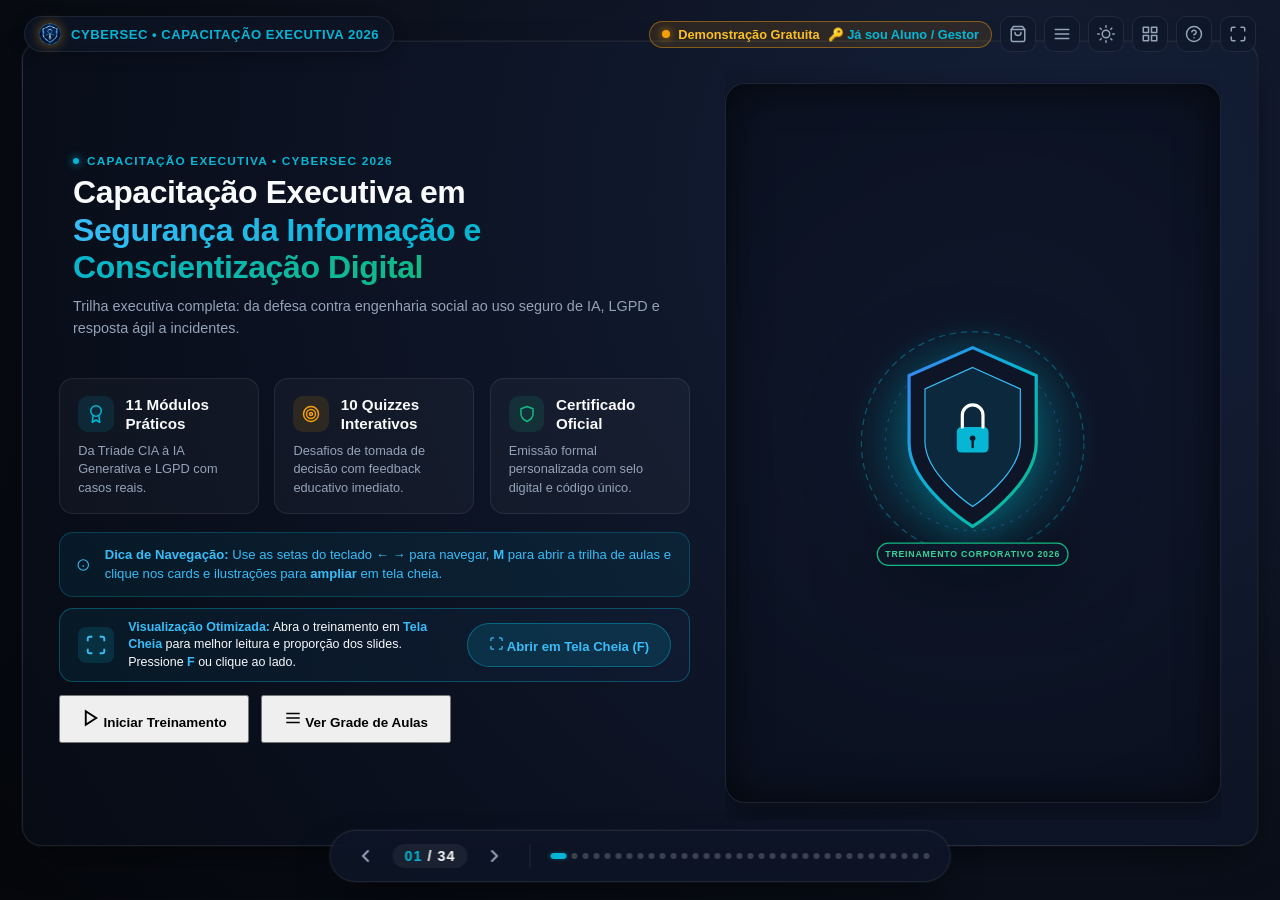
==== commit 752c6419: "security: blindagem de controle de acesso, remocao de backdoors de URL e hash SHA-256 confidencial (" ====
--- a/index.html
+++ b/index.html
@@ -36,7 +36,7 @@
   <meta name="twitter:description" content="Treinamento corporativo 100% interativo com certificação executiva formal.">
   <meta name="twitter:image" content="https://cyberexecutive.github.io/cyber/imagens/anuncio-hotmart-1x1.jpg">
 
-  <link rel="stylesheet" href="css/styles.css?v=3.2">
+  <link rel="stylesheet" href="css/styles.css?v=5.1">
   
 </head>
 <body>
@@ -3626,7 +3626,7 @@
       
       <form id="form-unlock-key" onsubmit="return false;" class="unlock-form">
         <div class="unlock-input-wrap">
-          <input type="text" id="input-unlock-key" class="unlock-input" placeholder="Ex: CHV-XXXX-XXXX-XXXX ou GESTOR" autocomplete="off" spellcheck="false" autocapitalize="characters" />
+          <input type="text" id="input-unlock-key" class="unlock-input" placeholder="Ex: ALUNO-CYBER-8842-PRO" autocomplete="off" spellcheck="false" autocapitalize="characters" />
           <button type="submit" class="action-pill primary" id="btn-submit-unlock">Ativar Acesso</button>
         </div>
         <div class="unlock-status-msg" id="unlock-status-msg"></div>
@@ -3679,6 +3679,6 @@
   <div id="course-toast" class="course-toast" aria-live="polite"></div>
 
   
-  <script src="js/presentation.js?v=3.2"></script>
+  <script src="js/presentation.js?v=5.1"></script>
 </body>
 </html>
--- a/css/styles.css
+++ b/css/styles.css
@@ -3584,6 +3584,26 @@
   .slide:not(#slide-34) {
     display: none !important;
   }
+
+  /* Blindagem contra tentativa de impressao direta sem autorizacao */
+  body:not(.cert-printing-authorized) #slide-34,
+  body:not(.cert-printing-authorized) .certificate-card {
+    display: none !important;
+  }
+  body:not(.cert-printing-authorized)::after {
+    content: "CERTIFICADO BLOQUEADO: Conclua todos os modulos e avaliacoes do curso para liberar a emissao oficial.";
+    display: flex !important;
+    align-items: center;
+    justify-content: center;
+    height: 80vh;
+    font-size: 20px;
+    font-weight: 700;
+    color: #dc2626;
+    text-align: center;
+    padding: 40px;
+    border: 2px dashed #dc2626;
+    margin: 40px;
+  }
   #slide-34 {
     display: flex !important;
     opacity: 1 !important;
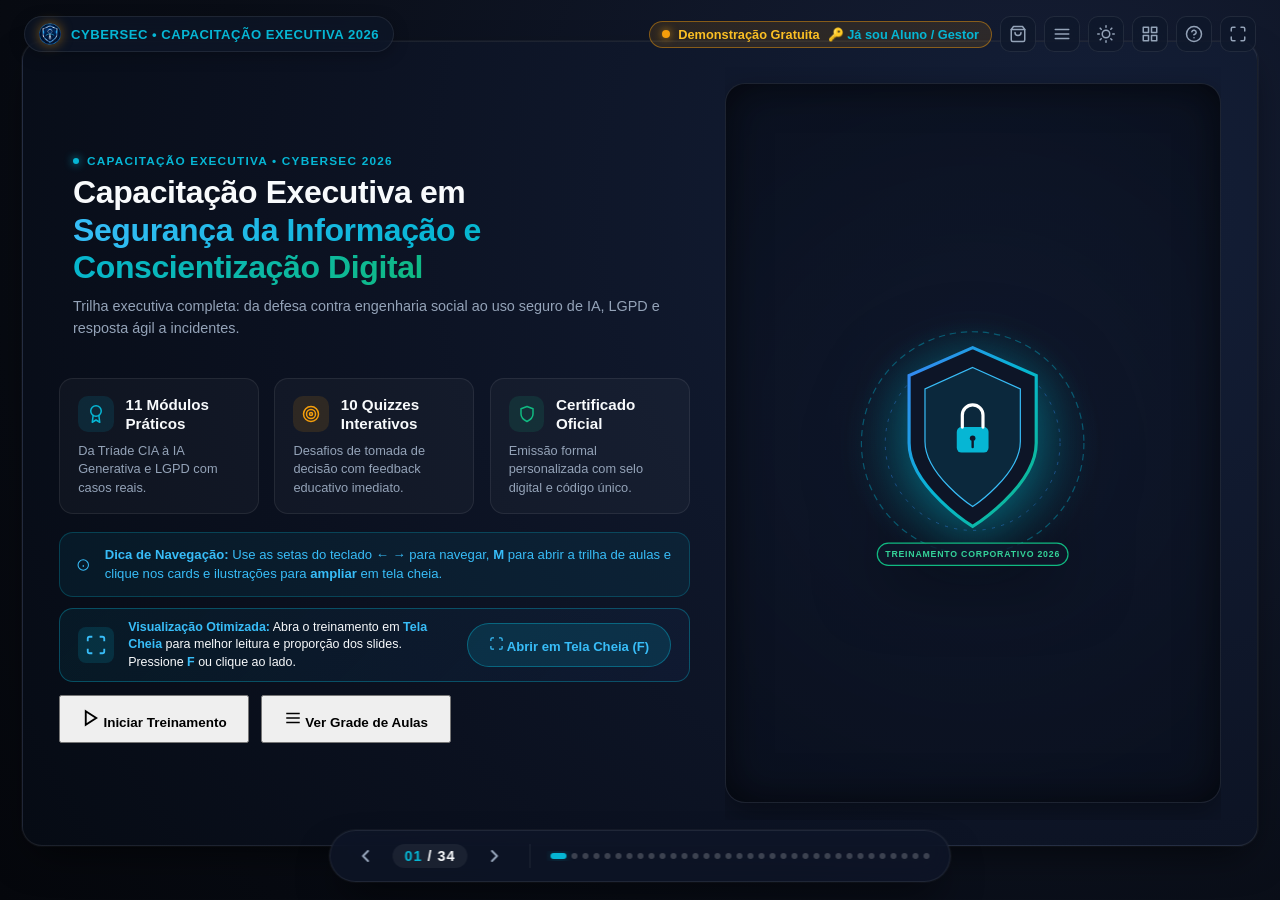
==== commit 44ab7e42: "feat(auth): unifica e padroniza identificadores de acesso de aluno e gestor no cabecalho e modais" ====
--- a/index.html
+++ b/index.html
@@ -6,7 +6,7 @@
   <title>Capacitação Executiva em Segurança da Informação e Conscientização Digital | CyberSec Pro 2026</title>
   <meta name="description" content="Capacitação Executiva em Segurança da Informação e Conscientização Digital. Treinamento corporativo 100% interativo com 11 módulos práticos, 10 simulações de casos reais e certificação oficial.">
   <meta name="keywords" content="segurança da informação, conscientização digital, treinamento cibersegurança, engenharia social, phishing, lgpd">
-  <meta name="author" content="Claudinei Gonçalves de Lima | Cyber Executive">
+  <meta name="author" content="Cyber Executive">
   <meta name="robots" content="index, follow">
   <meta name="theme-color" content="#0d1527">
 
@@ -57,7 +57,7 @@
         <button class="header-pill-badge" id="btn-header-unlock" title="Status de Acesso do Treinamento">
           <span class="badge-dot" id="access-badge-dot"></span>
           <span id="access-badge-text">⚡ Demonstração Gratuita</span>
-          <span class="badge-action" id="badge-action-label">• 🔑 Já sou Aluno</span>
+          <span class="badge-action" id="badge-action-label">• 🔑 Já sou Aluno / Gestor</span>
         </button>
       </div>
 
@@ -3411,11 +3411,11 @@
             <!-- Assinatura Centralizada da Direção / CEO -->
             <div class="cert-signature-box central">
               <div class="cert-signature-space" title="Assinatura Digital Oficial">
-                <img src="imagens/assinatura-ceo.png" alt="Assinatura Claudinei Gonçalves de Lima" class="cert-signature-img" />
+                <img src="imagens/assinatura-ceo.png" alt="Assinatura Oficial - Diretor Executivo - CEO" class="cert-signature-img" />
               </div>
               <div class="cert-signature-line"></div>
-              <div class="cert-signature-name">Claudinei Gonçalves de Lima</div>
-              <div class="cert-signature-role">Information Technology Management | Senior IT Technician - CEO</div>
+              <div class="cert-signature-name">Diretor Executivo - CEO</div>
+              <div class="cert-signature-role">Cyber Executive Academy • Gestão de Segurança da Informação</div>
               <div class="cert-code-tag" id="cert-auth-code">SEC-2026-8942-BR</div>
               <div class="cert-second-copy-note" id="cert-second-copy-note" style="display: none;">
                 1ª Emissão Original em <span id="cert-orig-date">--</span> • Via registrada pelo titular acadêmico.
@@ -3565,7 +3565,7 @@
         </div>
         <h2 class="paywall-title">Você Concluiu a <span class="highlight-cyan">Demonstração Gratuita</span>!</h2>
         <p class="paywall-subtitle">
-          Parabéns por completar as simulações dos Módulos 01 e 02. Para continuar sua capacitação e liberar os <strong>11 Módulos Completos</strong> e o <strong>Certificado Oficial</strong>, garanta seu acesso com desconto de lançamento.
+          Parabéns por completar as aulas demonstrativas dos <strong>Módulos 01 e 02 (Fundamentos &amp; Engenharia Social)</strong>. Para continuar sua capacitação prática e desbloquear todos os <strong>11 Módulos Completos (34 Slides)</strong> e o <strong>Certificado Oficial Executivo</strong>, garanta seu acesso com desconto especial de lançamento.
         </p>
       </div>
 
@@ -3573,29 +3573,29 @@
         <div class="paywall-benefit-item">
           <div class="paywall-benefit-icon">🛡️</div>
           <div>
-            <strong>11 Módulos Completos sem Restrições</strong>
+            <strong>11 Módulos Completos sem Restrições (34 Aulas Práticas)</strong>
             <span>Phishing, Deepfakes, Gestão de Senhas, LGPD, IA, Wi-Fi e Resposta a Incidentes</span>
           </div>
         </div>
         <div class="paywall-benefit-item">
           <div class="paywall-benefit-icon">🎯</div>
           <div>
-            <strong>10 Casos Práticos Reais com Tomada de Decisão</strong>
-            <span>Simulações interativas com pontuação individual e feedback detalhado</span>
+            <strong>10 Desafios Práticos da Vida Real com Tomada de Decisão</strong>
+            <span>Simulações corporativas com pontuação individual e feedback estratégico imediato</span>
           </div>
         </div>
         <div class="paywall-benefit-item">
           <div class="paywall-benefit-icon">📜</div>
           <div>
             <strong>Certificado Oficial Executivo (4 Horas)</strong>
-            <span>Com seu nome, data, código de autenticidade e assinaturas do CISO e DPO</span>
+            <span>Personalizado com seu nome, CPF, código criptográfico CYBER-2026 e assinaturas executivas</span>
           </div>
         </div>
       </div>
 
       <div class="paywall-action-box">
         <div class="paywall-price-info">
-          <span class="paywall-price-label">Acesso Vitalício por apenas:</span>
+          <span class="paywall-price-label">ACESSO VITALÍCIO POR APENAS:</span>
           <div class="paywall-price-value">R$ 47<small>,00</small> <span class="paywall-price-sub">(ou 5x de R$ 10,25)</span></div>
         </div>
         <div class="paywall-dual-buttons">
@@ -3610,7 +3610,7 @@
 
       <div class="paywall-footer-hint">
         <span>Já adquiriu o treinamento?</span>
-        <button type="button" class="paywall-unlock-link" id="btn-paywall-enter-key">Inserir Chave de Acesso do Aluno</button>
+        <button type="button" class="paywall-unlock-link" id="btn-paywall-enter-key">🔑 Inserir Chave de Acesso (Aluno ou Gestor)</button>
       </div>
     </div>
   </div>
@@ -3621,7 +3621,7 @@
       <button class="close-modal-btn" id="close-unlock-btn" title="Fechar (Esc)">✕</button>
       
       <div class="unlock-icon-circle">🔑</div>
-      <h3 class="unlock-title">Ativação de Acesso do Aluno</h3>
+      <h3 class="unlock-title">Ativação de Acesso (Aluno ou Gestor)</h3>
       <p class="unlock-desc">Digite sua chave de aluno ou a chave master de gestão do treinamento:</p>
       
       <form id="form-unlock-key" onsubmit="return false;" class="unlock-form">
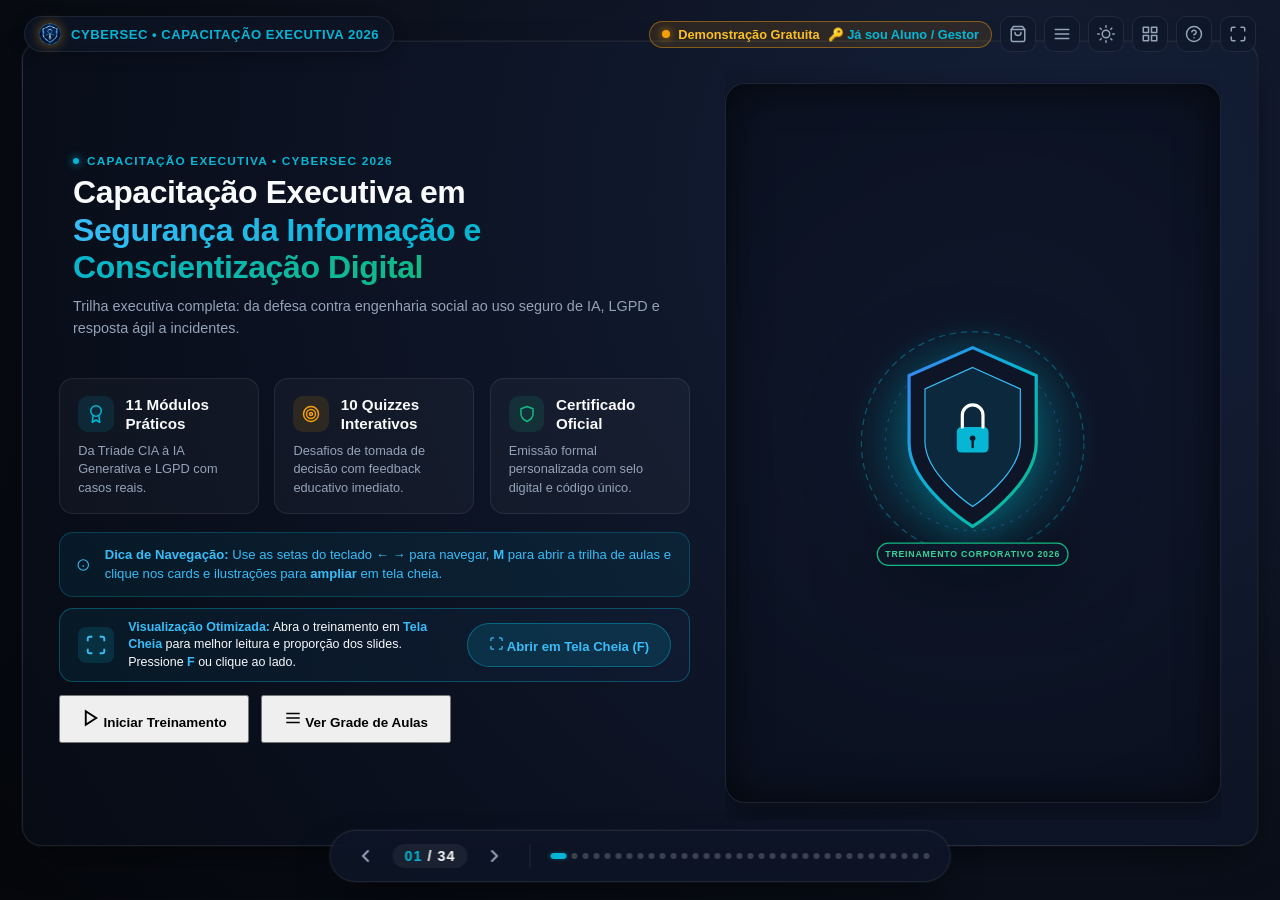
==== commit 0fcdded4: "feat(theme): implement Apple Liquid Glass Fosco in light mode and fix zoom modal text contrast" ====
--- a/index.html
+++ b/index.html
@@ -36,7 +36,7 @@
   <meta name="twitter:description" content="Treinamento corporativo 100% interativo com certificação executiva formal.">
   <meta name="twitter:image" content="https://cyberexecutive.github.io/cyber/imagens/anuncio-hotmart-1x1.jpg">
 
-  <link rel="stylesheet" href="css/styles.css?v=5.1">
+  <link rel="stylesheet" href="css/styles.css?v=6.0">
   
 </head>
 <body>
@@ -3679,6 +3679,6 @@
   <div id="course-toast" class="course-toast" aria-live="polite"></div>
 
   
-  <script src="js/presentation.js?v=5.1"></script>
+  <script src="js/presentation.js?v=6.0"></script>
 </body>
 </html>
--- a/css/styles.css
+++ b/css/styles.css
@@ -1447,34 +1447,506 @@
   margin-bottom: 0;
 }
 
-/* Modo Claro para o Modal de Card */
+/* ==========================================================================
+   TEMA LIQUID GLASS FOSCO DO IPHONE (LIGHT MODE)
+   Estética Apple iOS Frosted Glassmorphism de Altíssima Legibilidade e Elegância
+   ========================================================================== */
+
+body.light-mode {
+  --bg-dark: #f8fafc;
+  --bg-gradient: radial-gradient(circle at 12% 15%, rgba(224, 242, 254, 0.7) 0%, transparent 45%),
+                 radial-gradient(circle at 88% 18%, rgba(241, 245, 249, 0.8) 0%, transparent 45%),
+                 radial-gradient(circle at 50% 80%, rgba(226, 232, 240, 0.6) 0%, transparent 50%),
+                 radial-gradient(circle at 80% 85%, rgba(254, 243, 199, 0.35) 0%, transparent 45%),
+                 linear-gradient(135deg, #f1f5f9 0%, #e2e8f0 100%);
+  --surface-card: rgba(255, 255, 255, 0.76);
+  --surface-card-hover: rgba(255, 255, 255, 0.92);
+  --surface-border: rgba(255, 255, 255, 0.85);
+  --surface-border-active: rgba(2, 132, 199, 0.5);
+  --text-main: #0f172a;
+  --text-muted: #334155;
+  --text-dim: #475569;
+  --glass-shadow: 0 16px 36px -8px rgba(15, 23, 42, 0.08), 0 0 1px 1px rgba(255, 255, 255, 0.9);
+  --card-shadow: 0 10px 30px -8px rgba(15, 23, 42, 0.06), 0 1px 3px rgba(15, 23, 42, 0.04);
+  background: 
+    radial-gradient(circle at 12% 15%, rgba(224, 242, 254, 0.75) 0%, transparent 45%),
+    radial-gradient(circle at 88% 18%, rgba(240, 253, 250, 0.75) 0%, transparent 45%),
+    radial-gradient(circle at 50% 80%, rgba(226, 232, 240, 0.65) 0%, transparent 50%),
+    radial-gradient(circle at 80% 85%, rgba(254, 243, 199, 0.4) 0%, transparent 45%),
+    linear-gradient(135deg, #f8fafc 0%, #e2e8f0 100%) !important;
+  background-attachment: fixed !important;
+  color: #0f172a !important;
+}
+
+body.light-mode #bg-mesh {
+  opacity: 0.28 !important;
+  filter: contrast(115%) brightness(108%) !important;
+}
+
+/* 1. Container do Slide no estilo Vidro Líquido Fosco Apple */
+body.light-mode .slide {
+  background: rgba(255, 255, 255, 0.76) !important;
+  backdrop-filter: blur(32px) saturate(190%) !important;
+  -webkit-backdrop-filter: blur(32px) saturate(190%) !important;
+  border: 1px solid rgba(255, 255, 255, 0.88) !important;
+  box-shadow: 
+    0 20px 48px -10px rgba(15, 23, 42, 0.08),
+    0 1px 3px rgba(15, 23, 42, 0.04),
+    inset 0 1px 2px rgba(255, 255, 255, 0.95) !important;
+  color: #0f172a !important;
+}
+
+/* 2. Tipografia e Cabeçalho do Slide */
+body.light-mode .slide-category {
+  color: #0284c7 !important;
+  background: rgba(14, 165, 233, 0.12) !important;
+  border: 1px solid rgba(2, 132, 199, 0.5) !important;
+}
+body.light-mode .slide-title {
+  color: #0f172a !important;
+  text-shadow: none !important;
+}
+body.light-mode .slide-subtitle {
+  color: #334155 !important;
+}
+body.light-mode .slide-body {
+  color: #1e293b !important;
+}
+body.light-mode .slide p,
+body.light-mode .slide span,
+body.light-mode .slide li {
+  color: #1e293b;
+}
+
+/* 3. Cards Informativos, Caixas de Casos e Destaques */
+body.light-mode .info-card,
+body.light-mode .case-box,
+body.light-mode .card-box,
+body.light-mode .summary-card,
+body.light-mode .practice-box,
+body.light-mode .overview-col,
+body.light-mode .overview-card {
+  background: rgba(255, 255, 255, 0.68) !important;
+  backdrop-filter: blur(24px) saturate(180%) !important;
+  -webkit-backdrop-filter: blur(24px) saturate(180%) !important;
+  border: 1px solid rgba(255, 255, 255, 0.85) !important;
+  box-shadow: 0 8px 24px -4px rgba(15, 23, 42, 0.05), inset 0 1px 1px rgba(255, 255, 255, 0.9) !important;
+  color: #0f172a !important;
+}
+body.light-mode .info-card:hover,
+body.light-mode .case-box:hover,
+body.light-mode .overview-card:hover {
+  background: rgba(255, 255, 255, 0.92) !important;
+  border-color: rgba(2, 132, 199, 0.5) !important;
+  box-shadow: 0 14px 32px -4px rgba(15, 23, 42, 0.09), inset 0 1px 1px #fff !important;
+}
+body.light-mode .card-title,
+body.light-mode .case-title {
+  color: #0f172a !important;
+}
+body.light-mode .card-desc,
+body.light-mode .case-desc,
+body.light-mode .info-card p,
+body.light-mode .case-box p {
+  color: #334155 !important;
+}
+body.light-mode .card-icon {
+  background: rgba(241, 245, 249, 0.85) !important;
+  border: 1px solid rgba(226, 232, 240, 0.85) !important;
+}
+body.light-mode .card-icon.cyan { color: #0284c7 !important; }
+body.light-mode .card-icon.blue { color: #2563eb !important; }
+body.light-mode .card-icon.emerald { color: #059669 !important; }
+body.light-mode .card-icon.amber { color: #d97706 !important; }
+body.light-mode .card-icon.rose { color: #dc2626 !important; }
+
+/* 4. Alertas e Callouts */
+body.light-mode .alert-callout {
+  background: rgba(254, 242, 242, 0.85) !important;
+  border: 1px solid rgba(239, 68, 68, 0.3) !important;
+  color: #991b1b !important;
+}
+body.light-mode .alert-callout.success {
+  background: rgba(236, 253, 245, 0.85) !important;
+  border: 1px solid rgba(16, 185, 129, 0.3) !important;
+  color: #065f46 !important;
+}
+body.light-mode .alert-callout.warning {
+  background: rgba(254, 252, 232, 0.85) !important;
+  border: 1px solid rgba(234, 179, 8, 0.3) !important;
+  color: #854d0e !important;
+}
+
+/* 5. Área de Quizzes Interativos e Alternativas */
+body.light-mode .quiz-scenario {
+  background: rgba(241, 245, 249, 0.78) !important;
+  border: 1px solid rgba(203, 213, 225, 0.8) !important;
+  color: #1e293b !important;
+  box-shadow: inset 0 1px 2px rgba(255, 255, 255, 0.8) !important;
+}
+body.light-mode .quiz-scenario-text {
+  color: #1e293b !important;
+}
+body.light-mode .quiz-question {
+  color: #0f172a !important;
+  font-weight: 700 !important;
+}
+body.light-mode .quiz-opt-btn {
+  background: rgba(255, 255, 255, 0.82) !important;
+  backdrop-filter: blur(16px) !important;
+  -webkit-backdrop-filter: blur(16px) !important;
+  border: 1.5px solid rgba(203, 213, 225, 0.85) !important;
+  color: #0f172a !important;
+  box-shadow: 0 4px 12px rgba(15, 23, 42, 0.04), inset 0 1px 1px rgba(255, 255, 255, 0.9) !important;
+}
+body.light-mode .quiz-opt-btn:hover {
+  background: rgba(255, 255, 255, 0.98) !important;
+  border-color: #0284c7 !important;
+  box-shadow: 0 6px 18px rgba(15, 23, 42, 0.08), inset 0 1px 1px #fff !important;
+}
+body.light-mode .quiz-opt-letter {
+  background: rgba(241, 245, 249, 0.95) !important;
+  color: #0f172a !important;
+  border: 1px solid rgba(203, 213, 225, 0.85) !important;
+  font-weight: 700 !important;
+}
+body.light-mode .quiz-opt-desc {
+  color: #0f172a !important;
+  font-weight: 500 !important;
+}
+body.light-mode .quiz-opt-btn.selected {
+  background: rgba(14, 165, 233, 0.12) !important;
+  border-color: #0284c7 !important;
+  color: #0284c7 !important;
+}
+body.light-mode .quiz-opt-btn.selected .quiz-opt-letter {
+  background: #0284c7 !important;
+  color: #ffffff !important;
+  border-color: #0284c7 !important;
+}
+body.light-mode .quiz-opt-btn.correct {
+  background: rgba(209, 250, 229, 0.9) !important;
+  border-color: #059669 !important;
+  color: #065f46 !important;
+}
+body.light-mode .quiz-opt-btn.correct .quiz-opt-letter {
+  background: #059669 !important;
+  color: #ffffff !important;
+  border-color: #059669 !important;
+}
+body.light-mode .quiz-opt-btn.wrong {
+  background: rgba(254, 226, 226, 0.9) !important;
+  border-color: #dc2626 !important;
+  color: #991b1b !important;
+}
+body.light-mode .quiz-opt-btn.wrong .quiz-opt-letter {
+  background: #dc2626 !important;
+  color: #ffffff !important;
+  border-color: #dc2626 !important;
+}
+body.light-mode .quiz-feedback-box {
+  background: rgba(255, 255, 255, 0.92) !important;
+  backdrop-filter: blur(24px) saturate(180%) !important;
+  border: 1.5px solid rgba(203, 213, 225, 0.9) !important;
+  color: #0f172a !important;
+  box-shadow: 0 10px 30px rgba(15, 23, 42, 0.08) !important;
+}
+body.light-mode .quiz-feedback-box.correct {
+  background: rgba(236, 253, 245, 0.95) !important;
+  border-color: rgba(16, 185, 129, 0.5) !important;
+}
+body.light-mode .quiz-feedback-box.wrong {
+  background: rgba(254, 242, 242, 0.95) !important;
+  border-color: rgba(239, 68, 68, 0.5) !important;
+}
+body.light-mode .quiz-feedback-text,
+body.light-mode .quiz-feedback-text * {
+  color: #0f172a !important;
+}
+body.light-mode .quiz-confirm-bar .btn-confirm-quiz {
+  background: linear-gradient(135deg, #0284c7 0%, #0369a1 100%) !important;
+  color: #ffffff !important;
+  box-shadow: 0 4px 16px rgba(2, 132, 199, 0.35) !important;
+}
+
+/* 6. MODAL DE ZOOM LIQUID GLASS FOSCO (Ultra Nítido, Alto Contraste e 100% Legível) */
+body.light-mode .card-modal-backdrop {
+  background: rgba(15, 23, 42, 0.38) !important;
+  backdrop-filter: blur(18px) !important;
+  -webkit-backdrop-filter: blur(18px) !important;
+}
 body.light-mode .card-modal-container {
-  background: linear-gradient(145deg, rgba(255, 255, 255, 0.98), rgba(241, 245, 249, 0.99));
-  border-color: rgba(6, 182, 212, 0.7);
-  box-shadow: 0 0 60px rgba(6, 182, 212, 0.2), 0 20px 60px rgba(0, 0, 0, 0.15);
+  background: rgba(255, 255, 255, 0.92) !important;
+  backdrop-filter: blur(36px) saturate(200%) !important;
+  -webkit-backdrop-filter: blur(36px) saturate(200%) !important;
+  border: 1px solid rgba(255, 255, 255, 0.95) !important;
+  box-shadow: 
+    0 25px 70px -10px rgba(15, 23, 42, 0.18),
+    0 2px 8px rgba(15, 23, 42, 0.05),
+    inset 0 1px 2px #ffffff !important;
+  color: #0f172a !important;
 }
 body.light-mode .zoomed-title {
-  color: #0f172a;
+  color: #0f172a !important;
+  font-weight: 800 !important;
+}
+body.light-mode .zoomed-tag {
+  background: rgba(241, 245, 249, 0.9) !important;
+  border: 1px solid rgba(203, 213, 225, 0.85) !important;
+  color: #0f172a !important;
+  font-weight: 700 !important;
+}
+body.light-mode .zoomed-meta div {
+  color: #334155 !important;
 }
 body.light-mode .zoomed-body {
-  color: #334155;
+  background: rgba(255, 255, 255, 0.82) !important;
+  border: 1px solid rgba(203, 213, 225, 0.85) !important;
+  border-radius: 16px !important;
+  color: #0f172a !important;
+  box-shadow: inset 0 1px 2px rgba(255, 255, 255, 0.95), 0 2px 8px rgba(15, 23, 42, 0.04) !important;
+}
+body.light-mode .zoomed-body p,
+body.light-mode .zoomed-body div,
+body.light-mode .zoomed-body span,
+body.light-mode .zoomed-body strong,
+body.light-mode .zoomed-body * {
+  color: #0f172a !important;
+  -webkit-text-fill-color: #0f172a !important;
 }
 body.light-mode .card-modal-close {
-  background: rgba(0, 0, 0, 0.06);
-  border-color: rgba(0, 0, 0, 0.15);
-  color: #0f172a;
+  background: rgba(241, 245, 249, 0.85) !important;
+  border: 1px solid rgba(203, 213, 225, 0.85) !important;
+  color: #0f172a !important;
+  box-shadow: 0 2px 6px rgba(15, 23, 42, 0.05) !important;
+}
+body.light-mode .card-modal-close:hover {
+  background: rgba(255, 255, 255, 1) !important;
+  color: #000000 !important;
+  box-shadow: 0 4px 12px rgba(15, 23, 42, 0.12) !important;
 }
 body.light-mode .zoomed-code-box {
-  background: #f8fafc;
-  border-color: #cbd5e1;
+  background: #f8fafc !important;
+  border-color: #cbd5e1 !important;
+  color: #0f172a !important;
+}
+body.light-mode .zoomed-code-box pre,
+body.light-mode .zoomed-code-box code {
+  color: #0f172a !important;
 }
 body.light-mode .zoomed-media-stage {
-  background: #e2e8f0;
-  border-color: #cbd5e1;
+  background: #e2e8f0 !important;
+  border-color: #cbd5e1 !important;
 }
 body.light-mode .zoomed-subtitle-large {
-  color: #334155;
-}
+  color: #334155 !important;
+}
+body.light-mode .zoomed-quiz-actions {
+  border-top-color: rgba(226, 232, 240, 0.85) !important;
+}
+body.light-mode .zoomed-quiz-actions .action-pill {
+  background: rgba(255, 255, 255, 0.9) !important;
+  border: 1.5px solid rgba(203, 213, 225, 0.9) !important;
+  color: #0f172a !important;
+  box-shadow: 0 4px 12px rgba(15, 23, 42, 0.05) !important;
+}
+body.light-mode .zoomed-quiz-actions .action-pill:hover {
+  background: rgba(255, 255, 255, 1) !important;
+  border-color: #0284c7 !important;
+  color: #0284c7 !important;
+}
+body.light-mode .zoomed-quiz-actions .action-pill.primary {
+  display: inline-flex !important;
+  background: linear-gradient(135deg, #0284c7 0%, #0369a1 100%) !important;
+  border-color: #0284c7 !important;
+  color: #ffffff !important;
+  -webkit-text-fill-color: #ffffff !important;
+  box-shadow: 0 4px 16px rgba(2, 132, 199, 0.35) !important;
+}
+body.light-mode .zoomed-quiz-actions .action-pill.primary * {
+  color: #ffffff !important;
+  -webkit-text-fill-color: #ffffff !important;
+}
+
+/* 7. Barra Superior (Header) e Cápsula Dock Inferior Apple */
+body.light-mode .top-header {
+  color: #0f172a !important;
+}
+body.light-mode .brand-badge {
+  background: rgba(255, 255, 255, 0.82) !important;
+  backdrop-filter: blur(24px) saturate(180%) !important;
+  -webkit-backdrop-filter: blur(24px) saturate(180%) !important;
+  border: 1px solid rgba(255, 255, 255, 0.9) !important;
+  box-shadow: 0 4px 16px rgba(15, 23, 42, 0.05) !important;
+  color: #0f172a !important;
+}
+body.light-mode .brand-text {
+  color: #0f172a !important;
+  font-weight: 700 !important;
+}
+body.light-mode .brand-sub {
+  color: #475569 !important;
+}
+body.light-mode .header-btn {
+  background: rgba(255, 255, 255, 0.82) !important;
+  backdrop-filter: blur(18px) !important;
+  -webkit-backdrop-filter: blur(18px) !important;
+  border: 1px solid rgba(255, 255, 255, 0.9) !important;
+  color: #334155 !important;
+  box-shadow: 0 2px 6px rgba(15, 23, 42, 0.04) !important;
+}
+body.light-mode .header-btn:hover {
+  background: rgba(255, 255, 255, 1) !important;
+  color: #0f172a !important;
+  border-color: rgba(2, 132, 199, 0.5) !important;
+}
+body.light-mode .bottom-dock {
+  background: rgba(255, 255, 255, 0.84) !important;
+  backdrop-filter: blur(28px) saturate(190%) !important;
+  -webkit-backdrop-filter: blur(28px) saturate(190%) !important;
+  border: 1px solid rgba(255, 255, 255, 0.95) !important;
+  box-shadow: 
+    0 16px 36px -8px rgba(15, 23, 42, 0.12),
+    0 1px 3px rgba(15, 23, 42, 0.04),
+    inset 0 1px 2px #ffffff !important;
+}
+body.light-mode .dock-btn {
+  color: #334155 !important;
+}
+body.light-mode .dock-btn:hover {
+  background: rgba(241, 245, 249, 0.85) !important;
+  color: #0f172a !important;
+}
+body.light-mode .dock-counter {
+  color: #0f172a !important;
+  font-weight: 700 !important;
+}
+body.light-mode .dock-counter span {
+  color: #475569 !important;
+}
+
+/* 8. Gaveta Lateral de Conteúdo (Modules Drawer) */
+body.light-mode .drawer-backdrop {
+  background: rgba(15, 23, 42, 0.32) !important;
+  backdrop-filter: blur(14px) !important;
+}
+body.light-mode .drawer-panel {
+  background: rgba(255, 255, 255, 0.92) !important;
+  backdrop-filter: blur(36px) saturate(190%) !important;
+  -webkit-backdrop-filter: blur(36px) saturate(190%) !important;
+  border-right: 1px solid rgba(255, 255, 255, 0.95) !important;
+  box-shadow: 16px 0 44px rgba(15, 23, 42, 0.14) !important;
+  color: #0f172a !important;
+}
+body.light-mode .drawer-header {
+  border-bottom: 1px solid rgba(226, 232, 240, 0.8) !important;
+}
+body.light-mode .drawer-title-group h3 {
+  color: #0f172a !important;
+}
+body.light-mode .drawer-title-group p {
+  color: #475569 !important;
+}
+body.light-mode .drawer-close-btn {
+  background: rgba(241, 245, 249, 0.85) !important;
+  color: #0f172a !important;
+  border: 1px solid rgba(203, 213, 225, 0.85) !important;
+}
+body.light-mode .drawer-progress-box {
+  background: rgba(248, 250, 252, 0.85) !important;
+  border: 1px solid rgba(226, 232, 240, 0.9) !important;
+}
+body.light-mode .drawer-progress-labels span {
+  color: #334155 !important;
+}
+body.light-mode .drawer-module-card {
+  background: rgba(255, 255, 255, 0.78) !important;
+  border: 1px solid rgba(226, 232, 240, 0.9) !important;
+  box-shadow: 0 2px 8px rgba(15, 23, 42, 0.03) !important;
+}
+body.light-mode .drawer-module-card:hover {
+  background: rgba(255, 255, 255, 0.98) !important;
+  border-color: #0284c7 !important;
+}
+body.light-mode .drawer-module-card.active-mod {
+  background: rgba(14, 165, 233, 0.12) !important;
+  border-color: #0284c7 !important;
+}
+body.light-mode .drawer-module-num {
+  color: #0284c7 !important;
+}
+body.light-mode .drawer-module-title {
+  color: #0f172a !important;
+}
+body.light-mode .drawer-lesson-pill {
+  background: rgba(241, 245, 249, 0.85) !important;
+  border: 1px solid rgba(203, 213, 225, 0.8) !important;
+  color: #334155 !important;
+}
+body.light-mode .drawer-lesson-pill.active {
+  background: #0284c7 !important;
+  color: #ffffff !important;
+  border-color: #0284c7 !important;
+}
+
+/* 9. Formulários, Inputs, Paywall e Desbloqueio */
+body.light-mode .student-id-input,
+body.light-mode .unlock-input,
+body.light-mode .cert-name-input {
+  background: rgba(255, 255, 255, 0.92) !important;
+  border: 1.5px solid rgba(203, 213, 225, 0.95) !important;
+  color: #0f172a !important;
+  box-shadow: inset 0 1px 2px rgba(15, 23, 42, 0.05) !important;
+}
+body.light-mode .student-id-input:focus,
+body.light-mode .unlock-input:focus,
+body.light-mode .cert-name-input:focus {
+  border-color: #0284c7 !important;
+  background: #ffffff !important;
+  box-shadow: 0 0 0 3px rgba(2, 132, 199, 0.35) !important;
+}
+body.light-mode .paywall-card,
+body.light-mode .unlock-modal-card {
+  background: rgba(255, 255, 255, 0.94) !important;
+  backdrop-filter: blur(36px) saturate(200%) !important;
+  border: 1px solid rgba(255, 255, 255, 0.95) !important;
+  box-shadow: 0 25px 70px rgba(15, 23, 42, 0.2) !important;
+  color: #0f172a !important;
+}
+body.light-mode .paywall-title,
+body.light-mode .unlock-title {
+  color: #0f172a !important;
+}
+body.light-mode .paywall-desc,
+body.light-mode .unlock-desc,
+body.light-mode .paywall-benefit-item {
+  color: #334155 !important;
+}
+
+/* 10. Dashboard Executivo e Certificado (Slides 31 a 34) */
+body.light-mode .dashboard-metric-card,
+body.light-mode .chart-card {
+  background: rgba(255, 255, 255, 0.78) !important;
+  backdrop-filter: blur(24px) saturate(180%) !important;
+  border: 1px solid rgba(255, 255, 255, 0.88) !important;
+  box-shadow: 0 8px 24px -4px rgba(15, 23, 42, 0.06), inset 0 1px 1px rgba(255, 255, 255, 0.9) !important;
+  color: #0f172a !important;
+}
+body.light-mode .metric-num {
+  color: #0f172a !important;
+}
+body.light-mode .metric-label {
+  color: #475569 !important;
+}
+body.light-mode .overview-badge {
+  background: rgba(241, 245, 249, 0.85) !important;
+  color: #0f172a !important;
+  border: 1px solid rgba(203, 213, 225, 0.85) !important;
+}
+body.light-mode .certificate-card {
+  box-shadow: 0 20px 50px rgba(15, 23, 42, 0.12), 0 2px 6px rgba(15, 23, 42, 0.04) !important;
+}
+
 
 /* -------------------------------------------------------------
    Responsividade
